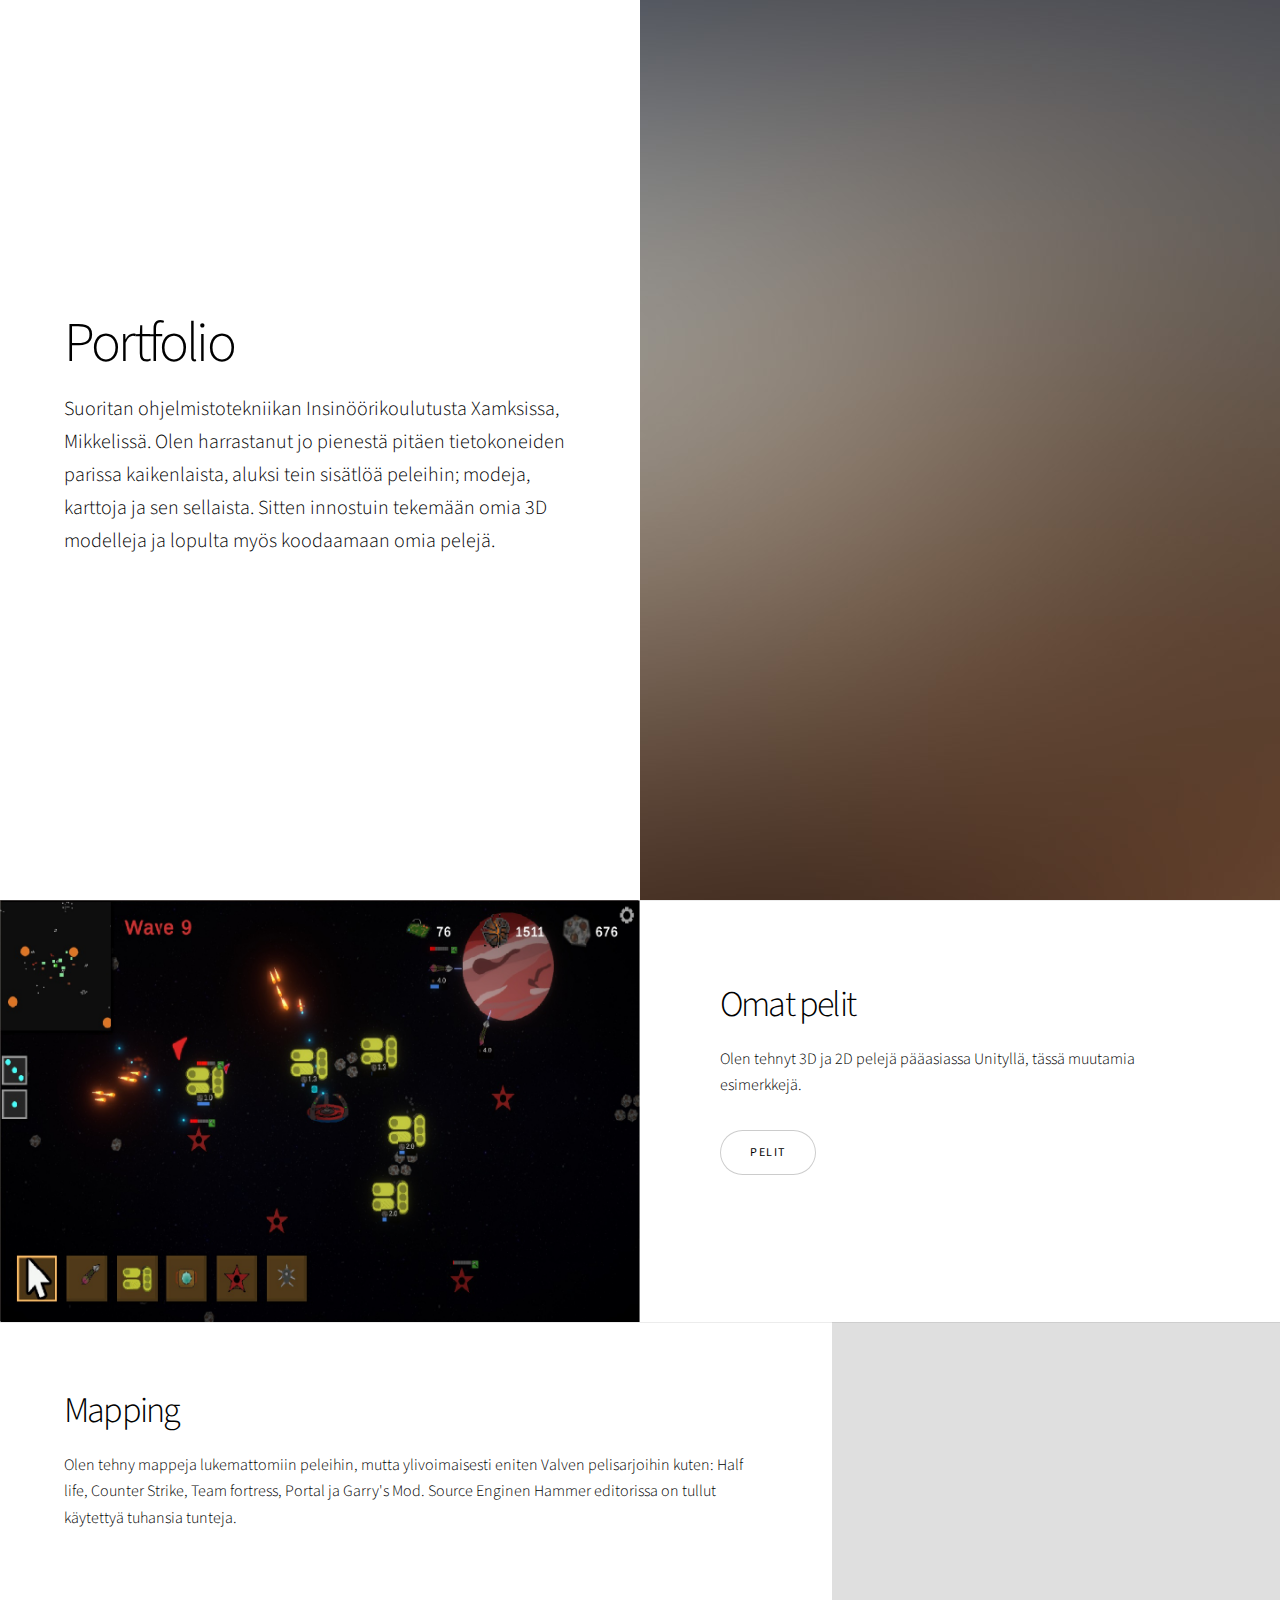
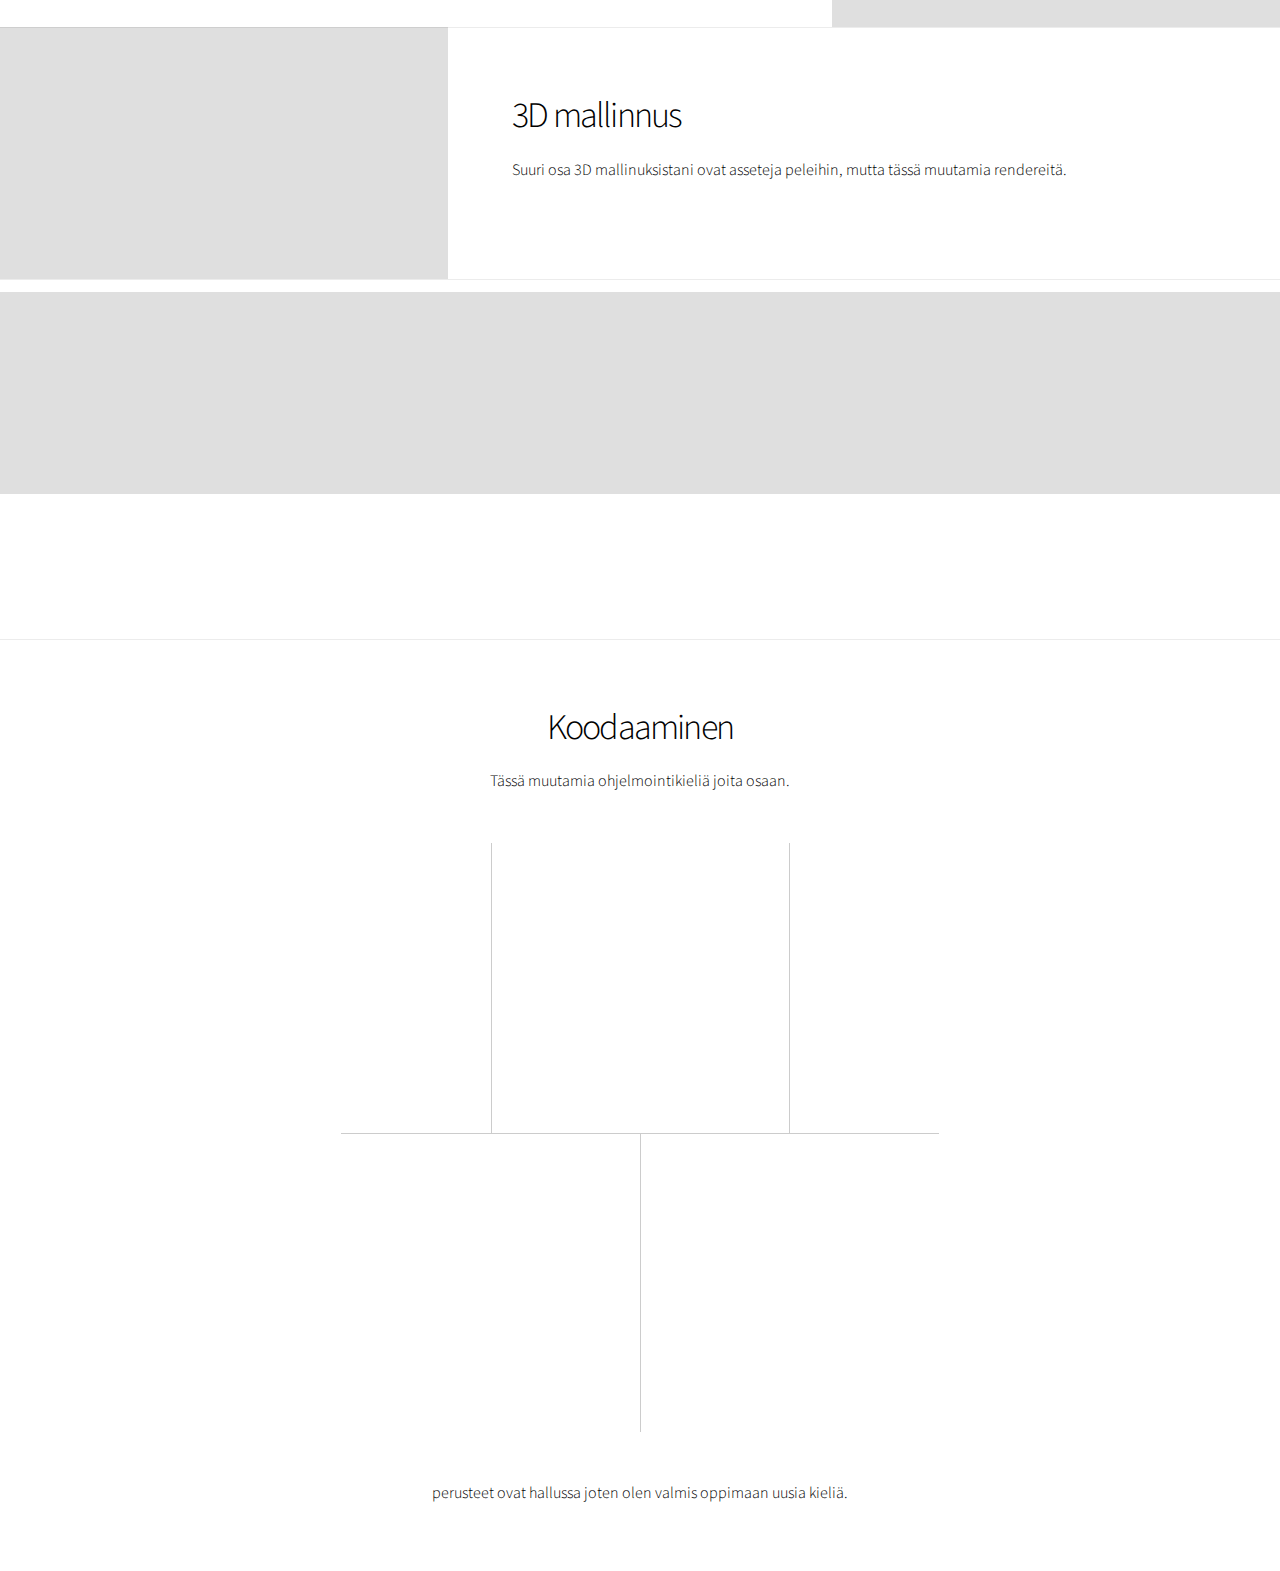
==== index.html @ 754f5ac3 "Add files via upload" ====
<!DOCTYPE HTML>
<html>
	<head>
		<title>Portfolio</title>
		<meta charset="utf-8" />
		<meta name="viewport" content="width=device-width, initial-scale=1, user-scalable=no" />
		<link rel="stylesheet" href="assets/css/main.css" />
		<noscript><link rel="stylesheet" href="assets/css/noscript.css" /></noscript>
	</head>
	<body class="is-preload">

		<!-- Wrapper -->
			<div id="wrapper" class="divided">

				<!-- One -->
					<section class="banner style1 orient-left content-align-left image-position-right fullscreen onload-image-fade-in onload-content-fade-right">
						<div class="content">
							<h1>Portfolio</h1>
							<p class="major">Suoritan ohjelmistotekniikan Insinöörikoulutusta Xamksissa, Mikkelissä. Olen harrastanut jo pienestä pitäen tietokoneiden parissa kaikenlaista, aluksi tein sisätlöä peleihin; modeja, karttoja ja sen sellaista. Sitten innostuin tekemään omia 3D modelleja ja lopulta myös koodaamaan omia pelejä.</p>
							<ul class="actions stacked">
							</ul>
						</div>
						<div class="image">
							<img src="images/banner.jpg" alt="" />
						</div>
					</section>

				<!-- Two -->

					<section style="display: flex; flex-direction: row; flex-wrap: wrap;">
						<img src="images/spotlight01.jpg" alt="" class="teemu-image"/>
						<div class="content mobile-fullwidth">
							<h2>Omat pelit</h2>
							<p>Olen tehnyt 3D ja 2D pelejä pääasiassa Unityllä, tässä muutamia esimerkkejä.</p>
							<ul class="actions stacked">
								<li><a href="/Games.html" class="button">Pelit</a></li>
							</ul>
						</div>
					</section>
					
				<!-- Three -->
					<section class="spotlight style1 orient-left content-align-left image-position-center onscroll-image-fade-in">
						<div class="content">
							<h2>Mapping</h2>
							<p>Olen tehny mappeja lukemattomiin peleihin, mutta ylivoimaisesti eniten Valven pelisarjoihin kuten: Half life, Counter Strike, Team fortress, Portal ja Garry's Mod. Source Enginen Hammer editorissa on tullut käytettyä tuhansia tunteja.</p>
							<ul class="actions stacked">
							
							</ul>
						</div>
						<div class="image">
							<img src="images/Source2.png" alt="" />
						</div>
					</section>

				<!-- Four -->
					<section class="spotlight style1 orient-right content-align-left image-position-center onscroll-image-fade-in">
						<div class="content">
							<h2>3D mallinnus</h2>
							<p>Suuri osa 3D mallinuksistani ovat asseteja peleihin, mutta tässä muutamia rendereitä.</p>
							<ul class="actions stacked">
							</ul>
						</div>
						<div class="image">
							<img src="images/gallery/fulls/barrel.png" alt="" />
						</div>
					</section>

				<!-- Five -->
					<section class="wrapper style1 align-center">
						<div style="padding-top: 1%;">							
						</div>

						<!-- Gallery -->
							<div class="gallery style2 medium lightbox onscroll-fade-in">
								<article>
									<a href="images/gallery/fulls/TaloNight.png" class="image">
										<img src="images/gallery/fulls/TaloNight.png" alt="" />
									</a>
									<div class="caption">
										<h3>Rintamamiestalo</h3>
										<p>Isometrinen rintamamiestalo talvella</p>
										<ul class="actions fixed">
											<li><span class="button small">iso kuva</span></li>
										</ul>
									</div>
								</article>
								<article>
									<a href="images/gallery/fulls/Rendercompass04.png" class="image">
										<img src="images/gallery/fulls/Rendercompass04.png" alt="" />
									</a>
									<div class="caption">
										<h3>Kompassi</h3>
										<p>Kompassi kannon päällä</p>
										<ul class="actions fixed">
											<li><span class="button small">iso kuva</span></li>
										</ul>
									</div>
								</article>
								<article>
									<a href="images/gallery/fulls/Chair.png" class="image">
										<img src="images/gallery/fulls/Chair.png" alt="" />
									</a>
									<div class="caption">
										<h3>Søborg tuoli</h3>
										<p>Tuoli.</p>
										<ul class="actions fixed">
											<li><span class="button small">iso kuva</span></li>
										</ul>
									</div>
								</article>
								<article>
									<a href="images/gallery/fulls/Render.png" class="image">
										<img src="images/gallery/fulls/Render.png" alt="" />
									</a>
									<div class="caption">
										<h3>Vene</h3>
										<p>Vene järvellä</p>
										<ul class="actions fixed">
											<li><span class="button small">iso kuva</span></li>
										</ul>
									</div>
								</article>
								<article>
									<a href="images/gallery/fulls/ModernTest3.png" class="image">
										<img src="images/gallery/fulls/ModernTest3.png" alt="" />
									</a>
									<div class="caption">
										<h3>Moderni talo</h3>
										<p>Isometrinen moderni talo yöllä</p>
										<ul class="actions fixed">
											<li><span class="button small">iso kuva</span></li>
										</ul>
									</div>
								</article>
								<article>
									<a href="images/gallery/fulls/Render02.png" class="image">
										<img src="images/gallery/thumbs/RenderThumb.png" alt="" />
									</a>
									<div class="caption">
										<h3>Subway</h3>
										<p>Subway tunnelin portaat</p>
										<ul class="actions fixed">
											<li><span class="button small">iso kuva</span></li>
										</ul>
									</div>
								</article>
								<article>
									<a href="images/gallery/fulls/Bottle.png" class="image">
										<img src="images/gallery/fulls/Bottle.png" alt="" />
									</a>
									<div class="caption">
										<h3>Pullo</h3>
										<p>Lasipullo täynnä epäilyttävää mönjää</p>
										<ul class="actions fixed">
											<li><span class="button small">iso kuva</span></li>
										</ul>
									</div>
								</article>
								<article>
									<a href="images/gallery/fulls/FireCar.png" class="image">
										<img src="images/gallery/thumbs/FireCarThumb.png" alt="" />
									</a>
									<div class="caption">
										<h3>Auto</h3>
										<p>Sairaan nopee auto</p>
										<ul class="actions fixed">
											<li><span class="button small">iso kuva</span></li>
										</ul>
									</div>
								</article>
								<article>
									<a href="images/gallery/fulls/tunnelsRender.png" class="image">
										<img src="images/gallery/fulls/tunnelsRender.png" alt="" />
									</a>
									<div class="caption">
										<h3>Tunneli</h3>
										<p>Maanalainen juna asema</p>
										<ul class="actions fixed">
											<li><span class="button small">iso kuva</span></li>
										</ul>
									</div>
								</article>
								<article>
									<a href="images/gallery/fulls/Render2.png" class="image">
										<img src="images/gallery/fulls/Render2.png" alt="" />
									</a>
									<div class="caption">
										<h3>Spitfire</h3>
										<p>Spitfire lentokone</p>
										<ul class="actions fixed">
											<li><span class="button small">iso kuva</span></li>
										</ul>
									</div>
								</article>
								<article>
									<a href="images/gallery/fulls/Render3.png" class="image">
										<img src="images/gallery/fulls/Render3.png" alt="" />
									</a>
									<div class="caption">
										<h3>Lentokenttä</h3>
										<p>Lentokenttä täynnä spitfire lentokoneita</p>
										<ul class="actions fixed">
											<li><span class="button small">iso kuva</span></li>
										</ul>
									</div>
								</article>
								<article>
									<a href="images/gallery/fulls/RoomXmass.png" class="image">
										<img src="images/gallery/thumbs/RoomXmassThumb.png" alt="" />
									</a>
									<div class="caption">
										<h3>Joulu</h3>
										<p>Joulukuusi pienessä yksiössä</p>
										<ul class="actions fixed">
											<li><span class="button small">iso kuva</span></li>
										</ul>
									</div>
								</article>

								<section style="display: flex; flex-direction: row; margin-top: 32px;">
									<iframe width="560" height="315" src="https://www.youtube.com/embed/3MI1x42mP4A" title="YouTube video player" frameborder="0" allow="accelerometer; autoplay; clipboard-write; encrypted-media; gyroscope; picture-in-picture" allowfullscreen></iframe>
								</section>							
								
							</div>

					</section>

				<!-- Six -->
					<section class="wrapper style1 align-center">
						<div class="inner">
							<h2>Koodaaminen

							</h2>
							<p>Tässä muutamia ohjelmointikieliä joita osaan.</p>
							<div class="items style1 medium onscroll-fade-in">
								<section>
									<img class="logo" src="images/gallery/cSharp.svg" alt="">
									<h3>C#</h3>
									<p>C# on vahvin kielistäni, olen käyttänyt sitä niin harrasteprojekteissa kuin koulussakin.</p>
								</section>
								<section>
									<img class="logo" src="images/gallery/C++.svg" alt="">
									<h3>C++</h3>
									<p>Paljon samaa c#:n kanssa, mutta olen käyttäny myös pelkkää c++</p>
								</section>
								<section>
									<img class="logo" src="images/gallery/python.svg" alt="">
									<h3>Python</h3>
									<p>Pythonin Syntaksi luonnistuu ja olen tehnyt muutamia text-based pelejä ja ohjelmia</p>
								</section>
								<section>
									<img class="logo" src="images/gallery/HTML.svg" alt="">
									<h3>HTML</h3>
									<p>Osaan HTML:n perusasiat, jotta ymmärän nettisivujen toiminnasta. Muutamia sivuja olen tehny itsekkin.</p>
								</section>
								<section>
									<img class="logo" src="images/gallery/JS.svg" alt="">
									<h3>JavaScript</h3>
									<p>JavaScriptiä olen kätyttänyt hieman omiin nettisivuihin, sekä olen koodannut oman Discord botin.</p>
								</section>

							</div>
							<p>perusteet ovat hallussa joten olen valmis oppimaan uusia kieliä.</p>
						</div>
					</section>

			</div>

		<!-- Scripts -->
			<script src="assets/js/jquery.min.js"></script>
			<script src="assets/js/jquery.scrollex.min.js"></script>
			<script src="assets/js/jquery.scrolly.min.js"></script>
			<script src="assets/js/browser.min.js"></script>
			<script src="assets/js/breakpoints.min.js"></script>
			<script src="assets/js/util.js"></script>
			<script src="assets/js/main.js"></script>

	</body>
</html>
---- assets/css/main.css ----
@import url(fontawesome-all.min.css);
@import url("https://fonts.googleapis.com/css?family=Source+Sans+Pro:300,300i,400,400i");

/*
	Story by HTML5 UP
	html5up.net | @ajlkn
	Free for personal and commercial use under the CCA 3.0 license (html5up.net/license)
*/

html, body, div, span, applet, object,
iframe, h1, h2, h3, h4, h5, h6, p, blockquote,
pre, a, abbr, acronym, address, big, cite,
code, del, dfn, em, img, ins, kbd, q, s, samp,
small, strike, strong, sub, sup, tt, var, b,
u, i, center, dl, dt, dd, ol, ul, li, fieldset,
form, label, legend, table, caption, tbody,
tfoot, thead, tr, th, td, article, aside,
canvas, details, embed, figure, figcaption,
footer, header, hgroup, menu, nav, output, ruby,
section, summary, time, mark, audio, video {
	margin: 0;
	padding: 0;
	border: 0;
	font-size: 100%;
	font: inherit;
	vertical-align: baseline;}

article, aside, details, figcaption, figure,
footer, header, hgroup, menu, nav, section {
	display: block;}

body {
	line-height: 1;
}

ol, ul {
	list-style: none;
}

blockquote, q {
	quotes: none;
}

	blockquote:before, blockquote:after, q:before, q:after {
		content: '';
		content: none;
	}

table {
	border-collapse: collapse;
	border-spacing: 0;
}

body {
	-webkit-text-size-adjust: none;
}

mark {
	background-color: transparent;
	color: inherit;
}

input::-moz-focus-inner {
	border: 0;
	padding: 0;
}

input, select, textarea {
	-moz-appearance: none;
	-webkit-appearance: none;
	-ms-appearance: none;
	appearance: none;
}

/* Basic */

	@-ms-viewport {
		width: device-width;
	}

	body {
		-ms-overflow-style: scrollbar;
	}

	@media screen and (max-width: 480px) {

		html, body {
			min-width: 320px;
		}

	}

	html {
		box-sizing: border-box;
	}

	*, *:before, *:after {
		box-sizing: inherit;
	}

	body {
		background: #ffffff;
	}

		body.is-preload *, body.is-preload *:before, body.is-preload *:after {
			-moz-animation: none !important;
			-webkit-animation: none !important;
			-ms-animation: none !important;
			animation: none !important;
			-moz-transition: none !important;
			-webkit-transition: none !important;
			-ms-transition: none !important;
			transition: none !important;
		}

/* Type */

	html {
		font-size: 18pt;
	}

		@media screen and (max-width: 1680px) {

			html {
				font-size: 14pt;
			}

		}

		@media screen and (max-width: 1280px) {

			html {
				font-size: 12pt;
			}

		}

		@media screen and (max-width: 736px) {

			html {
				font-size: 11pt;
			}

		}

		@media screen and (max-width: 360px) {

			html {
				font-size: 10pt;
			}

		}

	body {
		background-color: #ffffff;
		color: #000000;
	}

	body, input, select, textarea {
		font-family: "Source Sans Pro", Helvetica, sans-serif;
		font-size: 1rem;
		font-weight: 300;
		line-height: 1.65;
	}

	a {
		-moz-transition: color 0.2s ease-in-out;
		-webkit-transition: color 0.2s ease-in-out;
		-ms-transition: color 0.2s ease-in-out;
		transition: color 0.2s ease-in-out;
		text-decoration: underline;
	}

		a:hover {
			text-decoration: none;
		}

	strong, b {
		font-weight: 400;
	}

	em, i {
		font-style: italic;
	}

	p {
		margin: 0 0 2rem 0;
	}

		p.major {
			font-size: 1.25rem;
		}

	h1, h2, h3, h4, h5, h6 {
		font-weight: 300;
		line-height: 1.375;
		letter-spacing: -0.05em;
		margin: 0 0 1rem 0;
	}

		h1 a, h2 a, h3 a, h4 a, h5 a, h6 a {
			color: inherit;
			text-decoration: none;
		}

	h1 {
		font-size: 3.5rem;
		line-height: 1.2;
	}

	h2 {
		font-size: 2.25rem;
	}

	h3 {
		font-size: 1.5rem;
	}

	h4 {
		font-size: 1.1rem;
	}

	h5 {
		font-size: 0.9rem;
	}

	h6 {
		font-size: 0.7rem;
	}

	sub {
		font-size: 0.8rem;
		position: relative;
		top: 0.5rem;
	}

	sup {
		font-size: 0.8rem;
		position: relative;
		top: -0.5rem;
	}

	blockquote {
		border-left: solid 4px;
		font-style: italic;
		margin: 0 0 2rem 0;
		padding: 0.5rem 0 0.5rem 2rem;
	}

	code {
		border-radius: 4px;
		font-family: "Courier New", monospace;
		font-size: 0.9em;
		margin: 0 0.25rem;
		padding: 0.25rem 0.325rem;
	}

	pre {
		-webkit-overflow-scrolling: touch;
		font-family: "Courier New", monospace;
		font-size: 0.9em;
		margin: 0 0 2rem 0;
	}

		pre code {
			display: block;
			line-height: 1.5;
			padding: 0.75rem 1rem;
			overflow-x: auto;
		}

	hr {
		border: 0;
		border-bottom: solid 1px;
		margin: 2.5rem 0;
	}

		hr.major {
			margin: 3.5rem 0;
		}

	.align-left {
		text-align: left;
	}

	.align-center {
		text-align: center;
	}

	.align-right {
		text-align: right;
	}

	@media screen and (max-width: 736px) {

		p.major {
			font-size: 1.1rem;
		}

		h1 {
			font-size: 2.5rem;
		}

		h2 {
			font-size: 2rem;
		}

		h3 {
			font-size: 1.25rem;
		}

		h4 {
			font-size: 1rem;
		}

	}

	input, select, textarea {
		color: #000000;
	}

	a {
		color: #000000;
	}

		a:hover {
			color: #47D3E5;
		}

	strong, b {
		color: #000000;
	}

	h1, h2, h3, h4, h5, h6 {
		color: #000000;
	}

	blockquote {
		border-left-color: rgba(0, 0, 0, 0.2);
	}

	code {
		background: rgba(0, 0, 0, 0.05);
		border-color: rgba(0, 0, 0, 0.2);
	}

	hr {
		border-bottom-color: rgba(0, 0, 0, 0.2);
	}

/* Row */

	.row {
		display: flex;
		flex-wrap: wrap;
		box-sizing: border-box;
		align-items: stretch;
	}

		.row > * {
			box-sizing: border-box;
		}

		.row.gtr-uniform > * > :last-child {
			margin-bottom: 0;
		}

		.row.aln-left {
			justify-content: flex-start;
		}

		.row.aln-center {
			justify-content: center;
		}

		.row.aln-right {
			justify-content: flex-end;
		}

		.row.aln-top {
			align-items: flex-start;
		}

		.row.aln-middle {
			align-items: center;
		}

		.row.aln-bottom {
			align-items: flex-end;
		}

		.row > .imp {
			order: -1;
		}

		.row > .col-1 {
			width: 8.33333%;
		}

		.row > .off-1 {
			margin-left: 8.33333%;
		}

		.row > .col-2 {
			width: 16.66667%;
		}

		.row > .off-2 {
			margin-left: 16.66667%;
		}

		.row > .col-3 {
			width: 25%;
		}

		.row > .off-3 {
			margin-left: 25%;
		}

		.row > .col-4 {
			width: 33.33333%;
		}

		.row > .off-4 {
			margin-left: 33.33333%;
		}

		.row > .col-5 {
			width: 41.66667%;
		}

		.row > .off-5 {
			margin-left: 41.66667%;
		}

		.row > .col-6 {
			width: 50%;
		}

		.row > .off-6 {
			margin-left: 50%;
		}

		.row > .col-7 {
			width: 58.33333%;
		}

		.row > .off-7 {
			margin-left: 58.33333%;
		}

		.row > .col-8 {
			width: 66.66667%;
		}

		.row > .off-8 {
			margin-left: 66.66667%;
		}

		.row > .col-9 {
			width: 75%;
		}

		.row > .off-9 {
			margin-left: 75%;
		}

		.row > .col-10 {
			width: 83.33333%;
		}

		.row > .off-10 {
			margin-left: 83.33333%;
		}

		.row > .col-11 {
			width: 91.66667%;
		}

		.row > .off-11 {
			margin-left: 91.66667%;
		}

		.row > .col-12 {
			width: 100%;
		}

		.row > .off-12 {
			margin-left: 100%;
		}

		.row.gtr-0 {
			margin-top: 0;
			margin-left: 0rem;
		}

			.row.gtr-0 > * {
				padding: 0 0 0 0rem;
			}

			.row.gtr-0.gtr-uniform {
				margin-top: 0rem;
			}

				.row.gtr-0.gtr-uniform > * {
					padding-top: 0rem;
				}

		.row.gtr-25 {
			margin-top: 0;
			margin-left: -0.5rem;
		}

			.row.gtr-25 > * {
				padding: 0 0 0 0.5rem;
			}

			.row.gtr-25.gtr-uniform {
				margin-top: -0.5rem;
			}

				.row.gtr-25.gtr-uniform > * {
					padding-top: 0.5rem;
				}

		.row.gtr-50 {
			margin-top: 0;
			margin-left: -1rem;
		}

			.row.gtr-50 > * {
				padding: 0 0 0 1rem;
			}

			.row.gtr-50.gtr-uniform {
				margin-top: -1rem;
			}

				.row.gtr-50.gtr-uniform > * {
					padding-top: 1rem;
				}

		.row {
			margin-top: 0;
			margin-left: -2rem;
		}

			.row > * {
				padding: 0 0 0 2rem;
			}

			.row.gtr-uniform {
				margin-top: -2rem;
			}

				.row.gtr-uniform > * {
					padding-top: 2rem;
				}

		.row.gtr-150 {
			margin-top: 0;
			margin-left: -3rem;
		}

			.row.gtr-150 > * {
				padding: 0 0 0 3rem;
			}

			.row.gtr-150.gtr-uniform {
				margin-top: -3rem;
			}

				.row.gtr-150.gtr-uniform > * {
					padding-top: 3rem;
				}

		.row.gtr-200 {
			margin-top: 0;
			margin-left: -4rem;
		}

			.row.gtr-200 > * {
				padding: 0 0 0 4rem;
			}

			.row.gtr-200.gtr-uniform {
				margin-top: -4rem;
			}

				.row.gtr-200.gtr-uniform > * {
					padding-top: 4rem;
				}

		@media screen and (max-width: 1680px) {

			.row {
				display: flex;
				flex-wrap: wrap;
				box-sizing: border-box;
				align-items: stretch;
			}

				.row > * {
					box-sizing: border-box;
				}

				.row.gtr-uniform > * > :last-child {
					margin-bottom: 0;
				}

				.row.aln-left {
					justify-content: flex-start;
				}

				.row.aln-center {
					justify-content: center;
				}

				.row.aln-right {
					justify-content: flex-end;
				}

				.row.aln-top {
					align-items: flex-start;
				}

				.row.aln-middle {
					align-items: center;
				}

				.row.aln-bottom {
					align-items: flex-end;
				}

				.row > .imp-xlarge {
					order: -1;
				}

				.row > .col-1-xlarge {
					width: 8.33333%;
				}

				.row > .off-1-xlarge {
					margin-left: 8.33333%;
				}

				.row > .col-2-xlarge {
					width: 16.66667%;
				}

				.row > .off-2-xlarge {
					margin-left: 16.66667%;
				}

				.row > .col-3-xlarge {
					width: 25%;
				}

				.row > .off-3-xlarge {
					margin-left: 25%;
				}

				.row > .col-4-xlarge {
					width: 33.33333%;
				}

				.row > .off-4-xlarge {
					margin-left: 33.33333%;
				}

				.row > .col-5-xlarge {
					width: 41.66667%;
				}

				.row > .off-5-xlarge {
					margin-left: 41.66667%;
				}

				.row > .col-6-xlarge {
					width: 50%;
				}

				.row > .off-6-xlarge {
					margin-left: 50%;
				}

				.row > .col-7-xlarge {
					width: 58.33333%;
				}

				.row > .off-7-xlarge {
					margin-left: 58.33333%;
				}

				.row > .col-8-xlarge {
					width: 66.66667%;
				}

				.row > .off-8-xlarge {
					margin-left: 66.66667%;
				}

				.row > .col-9-xlarge {
					width: 75%;
				}

				.row > .off-9-xlarge {
					margin-left: 75%;
				}

				.row > .col-10-xlarge {
					width: 83.33333%;
				}

				.row > .off-10-xlarge {
					margin-left: 83.33333%;
				}

				.row > .col-11-xlarge {
					width: 91.66667%;
				}

				.row > .off-11-xlarge {
					margin-left: 91.66667%;
				}

				.row > .col-12-xlarge {
					width: 100%;
				}

				.row > .off-12-xlarge {
					margin-left: 100%;
				}

				.row.gtr-0 {
					margin-top: 0;
					margin-left: 0rem;
				}

					.row.gtr-0 > * {
						padding: 0 0 0 0rem;
					}

					.row.gtr-0.gtr-uniform {
						margin-top: 0rem;
					}

						.row.gtr-0.gtr-uniform > * {
							padding-top: 0rem;
						}

				.row.gtr-25 {
					margin-top: 0;
					margin-left: -0.5rem;
				}

					.row.gtr-25 > * {
						padding: 0 0 0 0.5rem;
					}

					.row.gtr-25.gtr-uniform {
						margin-top: -0.5rem;
					}

						.row.gtr-25.gtr-uniform > * {
							padding-top: 0.5rem;
						}

				.row.gtr-50 {
					margin-top: 0;
					margin-left: -1rem;
				}

					.row.gtr-50 > * {
						padding: 0 0 0 1rem;
					}

					.row.gtr-50.gtr-uniform {
						margin-top: -1rem;
					}

						.row.gtr-50.gtr-uniform > * {
							padding-top: 1rem;
						}

				.row {
					margin-top: 0;
					margin-left: -2rem;
				}

					.row > * {
						padding: 0 0 0 2rem;
					}

					.row.gtr-uniform {
						margin-top: -2rem;
					}

						.row.gtr-uniform > * {
							padding-top: 2rem;
						}

				.row.gtr-150 {
					margin-top: 0;
					margin-left: -3rem;
				}

					.row.gtr-150 > * {
						padding: 0 0 0 3rem;
					}

					.row.gtr-150.gtr-uniform {
						margin-top: -3rem;
					}

						.row.gtr-150.gtr-uniform > * {
							padding-top: 3rem;
						}

				.row.gtr-200 {
					margin-top: 0;
					margin-left: -4rem;
				}

					.row.gtr-200 > * {
						padding: 0 0 0 4rem;
					}

					.row.gtr-200.gtr-uniform {
						margin-top: -4rem;
					}

						.row.gtr-200.gtr-uniform > * {
							padding-top: 4rem;
						}

		}

		@media screen and (max-width: 1280px) {

			.row {
				display: flex;
				flex-wrap: wrap;
				box-sizing: border-box;
				align-items: stretch;
			}

				.row > * {
					box-sizing: border-box;
				}

				.row.gtr-uniform > * > :last-child {
					margin-bottom: 0;
				}

				.row.aln-left {
					justify-content: flex-start;
				}

				.row.aln-center {
					justify-content: center;
				}

				.row.aln-right {
					justify-content: flex-end;
				}

				.row.aln-top {
					align-items: flex-start;
				}

				.row.aln-middle {
					align-items: center;
				}

				.row.aln-bottom {
					align-items: flex-end;
				}

				.row > .imp-large {
					order: -1;
				}

				.row > .col-1-large {
					width: 8.33333%;
				}

				.row > .off-1-large {
					margin-left: 8.33333%;
				}

				.row > .col-2-large {
					width: 16.66667%;
				}

				.row > .off-2-large {
					margin-left: 16.66667%;
				}

				.row > .col-3-large {
					width: 25%;
				}

				.row > .off-3-large {
					margin-left: 25%;
				}

				.row > .col-4-large {
					width: 33.33333%;
				}

				.row > .off-4-large {
					margin-left: 33.33333%;
				}

				.row > .col-5-large {
					width: 41.66667%;
				}

				.row > .off-5-large {
					margin-left: 41.66667%;
				}

				.row > .col-6-large {
					width: 50%;
				}

				.row > .off-6-large {
					margin-left: 50%;
				}

				.row > .col-7-large {
					width: 58.33333%;
				}

				.row > .off-7-large {
					margin-left: 58.33333%;
				}

				.row > .col-8-large {
					width: 66.66667%;
				}

				.row > .off-8-large {
					margin-left: 66.66667%;
				}

				.row > .col-9-large {
					width: 75%;
				}

				.row > .off-9-large {
					margin-left: 75%;
				}

				.row > .col-10-large {
					width: 83.33333%;
				}

				.row > .off-10-large {
					margin-left: 83.33333%;
				}

				.row > .col-11-large {
					width: 91.66667%;
				}

				.row > .off-11-large {
					margin-left: 91.66667%;
				}

				.row > .col-12-large {
					width: 100%;
				}

				.row > .off-12-large {
					margin-left: 100%;
				}

				.row.gtr-0 {
					margin-top: 0;
					margin-left: 0rem;
				}

					.row.gtr-0 > * {
						padding: 0 0 0 0rem;
					}

					.row.gtr-0.gtr-uniform {
						margin-top: 0rem;
					}

						.row.gtr-0.gtr-uniform > * {
							padding-top: 0rem;
						}

				.row.gtr-25 {
					margin-top: 0;
					margin-left: -0.5rem;
				}

					.row.gtr-25 > * {
						padding: 0 0 0 0.5rem;
					}

					.row.gtr-25.gtr-uniform {
						margin-top: -0.5rem;
					}

						.row.gtr-25.gtr-uniform > * {
							padding-top: 0.5rem;
						}

				.row.gtr-50 {
					margin-top: 0;
					margin-left: -1rem;
				}

					.row.gtr-50 > * {
						padding: 0 0 0 1rem;
					}

					.row.gtr-50.gtr-uniform {
						margin-top: -1rem;
					}

						.row.gtr-50.gtr-uniform > * {
							padding-top: 1rem;
						}

				.row {
					margin-top: 0;
					margin-left: -2rem;
				}

					.row > * {
						padding: 0 0 0 2rem;
					}

					.row.gtr-uniform {
						margin-top: -2rem;
					}

						.row.gtr-uniform > * {
							padding-top: 2rem;
						}

				.row.gtr-150 {
					margin-top: 0;
					margin-left: -3rem;
				}

					.row.gtr-150 > * {
						padding: 0 0 0 3rem;
					}

					.row.gtr-150.gtr-uniform {
						margin-top: -3rem;
					}

						.row.gtr-150.gtr-uniform > * {
							padding-top: 3rem;
						}

				.row.gtr-200 {
					margin-top: 0;
					margin-left: -4rem;
				}

					.row.gtr-200 > * {
						padding: 0 0 0 4rem;
					}

					.row.gtr-200.gtr-uniform {
						margin-top: -4rem;
					}

						.row.gtr-200.gtr-uniform > * {
							padding-top: 4rem;
						}

		}

		@media screen and (max-width: 980px) {

			.row {
				display: flex;
				flex-wrap: wrap;
				box-sizing: border-box;
				align-items: stretch;
			}

				.row > * {
					box-sizing: border-box;
				}

				.row.gtr-uniform > * > :last-child {
					margin-bottom: 0;
				}

				.row.aln-left {
					justify-content: flex-start;
				}

				.row.aln-center {
					justify-content: center;
				}

				.row.aln-right {
					justify-content: flex-end;
				}

				.row.aln-top {
					align-items: flex-start;
				}

				.row.aln-middle {
					align-items: center;
				}

				.row.aln-bottom {
					align-items: flex-end;
				}

				.row > .imp-medium {
					order: -1;
				}

				.row > .col-1-medium {
					width: 8.33333%;
				}

				.row > .off-1-medium {
					margin-left: 8.33333%;
				}

				.row > .col-2-medium {
					width: 16.66667%;
				}

				.row > .off-2-medium {
					margin-left: 16.66667%;
				}

				.row > .col-3-medium {
					width: 25%;
				}

				.row > .off-3-medium {
					margin-left: 25%;
				}

				.row > .col-4-medium {
					width: 33.33333%;
				}

				.row > .off-4-medium {
					margin-left: 33.33333%;
				}

				.row > .col-5-medium {
					width: 41.66667%;
				}

				.row > .off-5-medium {
					margin-left: 41.66667%;
				}

				.row > .col-6-medium {
					width: 50%;
				}

				.row > .off-6-medium {
					margin-left: 50%;
				}

				.row > .col-7-medium {
					width: 58.33333%;
				}

				.row > .off-7-medium {
					margin-left: 58.33333%;
				}

				.row > .col-8-medium {
					width: 66.66667%;
				}

				.row > .off-8-medium {
					margin-left: 66.66667%;
				}

				.row > .col-9-medium {
					width: 75%;
				}

				.row > .off-9-medium {
					margin-left: 75%;
				}

				.row > .col-10-medium {
					width: 83.33333%;
				}

				.row > .off-10-medium {
					margin-left: 83.33333%;
				}

				.row > .col-11-medium {
					width: 91.66667%;
				}

				.row > .off-11-medium {
					margin-left: 91.66667%;
				}

				.row > .col-12-medium {
					width: 100%;
				}

				.row > .off-12-medium {
					margin-left: 100%;
				}

				.row.gtr-0 {
					margin-top: 0;
					margin-left: 0rem;
				}

					.row.gtr-0 > * {
						padding: 0 0 0 0rem;
					}

					.row.gtr-0.gtr-uniform {
						margin-top: 0rem;
					}

						.row.gtr-0.gtr-uniform > * {
							padding-top: 0rem;
						}

				.row.gtr-25 {
					margin-top: 0;
					margin-left: -0.5rem;
				}

					.row.gtr-25 > * {
						padding: 0 0 0 0.5rem;
					}

					.row.gtr-25.gtr-uniform {
						margin-top: -0.5rem;
					}

						.row.gtr-25.gtr-uniform > * {
							padding-top: 0.5rem;
						}

				.row.gtr-50 {
					margin-top: 0;
					margin-left: -1rem;
				}

					.row.gtr-50 > * {
						padding: 0 0 0 1rem;
					}

					.row.gtr-50.gtr-uniform {
						margin-top: -1rem;
					}

						.row.gtr-50.gtr-uniform > * {
							padding-top: 1rem;
						}

				.row {
					margin-top: 0;
					margin-left: -2rem;
				}

					.row > * {
						padding: 0 0 0 2rem;
					}

					.row.gtr-uniform {
						margin-top: -2rem;
					}

						.row.gtr-uniform > * {
							padding-top: 2rem;
						}

				.row.gtr-150 {
					margin-top: 0;
					margin-left: -3rem;
				}

					.row.gtr-150 > * {
						padding: 0 0 0 3rem;
					}

					.row.gtr-150.gtr-uniform {
						margin-top: -3rem;
					}

						.row.gtr-150.gtr-uniform > * {
							padding-top: 3rem;
						}

				.row.gtr-200 {
					margin-top: 0;
					margin-left: -4rem;
				}

					.row.gtr-200 > * {
						padding: 0 0 0 4rem;
					}

					.row.gtr-200.gtr-uniform {
						margin-top: -4rem;
					}

						.row.gtr-200.gtr-uniform > * {
							padding-top: 4rem;
						}

		}

		@media screen and (max-width: 736px) {

			.row {
				display: flex;
				flex-wrap: wrap;
				box-sizing: border-box;
				align-items: stretch;
			}

				.row > * {
					box-sizing: border-box;
				}

				.row.gtr-uniform > * > :last-child {
					margin-bottom: 0;
				}

				.row.aln-left {
					justify-content: flex-start;
				}

				.row.aln-center {
					justify-content: center;
				}

				.row.aln-right {
					justify-content: flex-end;
				}

				.row.aln-top {
					align-items: flex-start;
				}

				.row.aln-middle {
					align-items: center;
				}

				.row.aln-bottom {
					align-items: flex-end;
				}

				.row > .imp-small {
					order: -1;
				}

				.row > .col-1-small {
					width: 8.33333%;
				}

				.row > .off-1-small {
					margin-left: 8.33333%;
				}

				.row > .col-2-small {
					width: 16.66667%;
				}

				.row > .off-2-small {
					margin-left: 16.66667%;
				}

				.row > .col-3-small {
					width: 25%;
				}

				.row > .off-3-small {
					margin-left: 25%;
				}

				.row > .col-4-small {
					width: 33.33333%;
				}

				.row > .off-4-small {
					margin-left: 33.33333%;
				}

				.row > .col-5-small {
					width: 41.66667%;
				}

				.row > .off-5-small {
					margin-left: 41.66667%;
				}

				.row > .col-6-small {
					width: 50%;
				}

				.row > .off-6-small {
					margin-left: 50%;
				}

				.row > .col-7-small {
					width: 58.33333%;
				}

				.row > .off-7-small {
					margin-left: 58.33333%;
				}

				.row > .col-8-small {
					width: 66.66667%;
				}

				.row > .off-8-small {
					margin-left: 66.66667%;
				}

				.row > .col-9-small {
					width: 75%;
				}

				.row > .off-9-small {
					margin-left: 75%;
				}

				.row > .col-10-small {
					width: 83.33333%;
				}

				.row > .off-10-small {
					margin-left: 83.33333%;
				}

				.row > .col-11-small {
					width: 91.66667%;
				}

				.row > .off-11-small {
					margin-left: 91.66667%;
				}

				.row > .col-12-small {
					width: 100%;
				}

				.row > .off-12-small {
					margin-left: 100%;
				}

				.row.gtr-0 {
					margin-top: 0;
					margin-left: 0rem;
				}

					.row.gtr-0 > * {
						padding: 0 0 0 0rem;
					}

					.row.gtr-0.gtr-uniform {
						margin-top: 0rem;
					}

						.row.gtr-0.gtr-uniform > * {
							padding-top: 0rem;
						}

				.row.gtr-25 {
					margin-top: 0;
					margin-left: -0.5rem;
				}

					.row.gtr-25 > * {
						padding: 0 0 0 0.5rem;
					}

					.row.gtr-25.gtr-uniform {
						margin-top: -0.5rem;
					}

						.row.gtr-25.gtr-uniform > * {
							padding-top: 0.5rem;
						}

				.row.gtr-50 {
					margin-top: 0;
					margin-left: -1rem;
				}

					.row.gtr-50 > * {
						padding: 0 0 0 1rem;
					}

					.row.gtr-50.gtr-uniform {
						margin-top: -1rem;
					}

						.row.gtr-50.gtr-uniform > * {
							padding-top: 1rem;
						}

				.row {
					margin-top: 0;
					margin-left: -2rem;
				}

					.row > * {
						padding: 0 0 0 2rem;
					}

					.row.gtr-uniform {
						margin-top: -2rem;
					}

						.row.gtr-uniform > * {
							padding-top: 2rem;
						}

				.row.gtr-150 {
					margin-top: 0;
					margin-left: -3rem;
				}

					.row.gtr-150 > * {
						padding: 0 0 0 3rem;
					}

					.row.gtr-150.gtr-uniform {
						margin-top: -3rem;
					}

						.row.gtr-150.gtr-uniform > * {
							padding-top: 3rem;
						}

				.row.gtr-200 {
					margin-top: 0;
					margin-left: -4rem;
				}

					.row.gtr-200 > * {
						padding: 0 0 0 4rem;
					}

					.row.gtr-200.gtr-uniform {
						margin-top: -4rem;
					}

						.row.gtr-200.gtr-uniform > * {
							padding-top: 4rem;
						}

		}

		@media screen and (max-width: 480px) {

			.row {
				display: flex;
				flex-wrap: wrap;
				box-sizing: border-box;
				align-items: stretch;
			}

				.row > * {
					box-sizing: border-box;
				}

				.row.gtr-uniform > * > :last-child {
					margin-bottom: 0;
				}

				.row.aln-left {
					justify-content: flex-start;
				}

				.row.aln-center {
					justify-content: center;
				}

				.row.aln-right {
					justify-content: flex-end;
				}

				.row.aln-top {
					align-items: flex-start;
				}

				.row.aln-middle {
					align-items: center;
				}

				.row.aln-bottom {
					align-items: flex-end;
				}

				.row > .imp-xsmall {
					order: -1;
				}

				.row > .col-1-xsmall {
					width: 8.33333%;
				}

				.row > .off-1-xsmall {
					margin-left: 8.33333%;
				}

				.row > .col-2-xsmall {
					width: 16.66667%;
				}

				.row > .off-2-xsmall {
					margin-left: 16.66667%;
				}

				.row > .col-3-xsmall {
					width: 25%;
				}

				.row > .off-3-xsmall {
					margin-left: 25%;
				}

				.row > .col-4-xsmall {
					width: 33.33333%;
				}

				.row > .off-4-xsmall {
					margin-left: 33.33333%;
				}

				.row > .col-5-xsmall {
					width: 41.66667%;
				}

				.row > .off-5-xsmall {
					margin-left: 41.66667%;
				}

				.row > .col-6-xsmall {
					width: 50%;
				}

				.row > .off-6-xsmall {
					margin-left: 50%;
				}

				.row > .col-7-xsmall {
					width: 58.33333%;
				}

				.row > .off-7-xsmall {
					margin-left: 58.33333%;
				}

				.row > .col-8-xsmall {
					width: 66.66667%;
				}

				.row > .off-8-xsmall {
					margin-left: 66.66667%;
				}

				.row > .col-9-xsmall {
					width: 75%;
				}

				.row > .off-9-xsmall {
					margin-left: 75%;
				}

				.row > .col-10-xsmall {
					width: 83.33333%;
				}

				.row > .off-10-xsmall {
					margin-left: 83.33333%;
				}

				.row > .col-11-xsmall {
					width: 91.66667%;
				}

				.row > .off-11-xsmall {
					margin-left: 91.66667%;
				}

				.row > .col-12-xsmall {
					width: 100%;
				}

				.row > .off-12-xsmall {
					margin-left: 100%;
				}

				.row.gtr-0 {
					margin-top: 0;
					margin-left: 0rem;
				}

					.row.gtr-0 > * {
						padding: 0 0 0 0rem;
					}

					.row.gtr-0.gtr-uniform {
						margin-top: 0rem;
					}

						.row.gtr-0.gtr-uniform > * {
							padding-top: 0rem;
						}

				.row.gtr-25 {
					margin-top: 0;
					margin-left: -0.5rem;
				}

					.row.gtr-25 > * {
						padding: 0 0 0 0.5rem;
					}

					.row.gtr-25.gtr-uniform {
						margin-top: -0.5rem;
					}

						.row.gtr-25.gtr-uniform > * {
							padding-top: 0.5rem;
						}

				.row.gtr-50 {
					margin-top: 0;
					margin-left: -1rem;
				}

					.row.gtr-50 > * {
						padding: 0 0 0 1rem;
					}

					.row.gtr-50.gtr-uniform {
						margin-top: -1rem;
					}

						.row.gtr-50.gtr-uniform > * {
							padding-top: 1rem;
						}

				.row {
					margin-top: 0;
					margin-left: -2rem;
				}

					.row > * {
						padding: 0 0 0 2rem;
					}

					.row.gtr-uniform {
						margin-top: -2rem;
					}

						.row.gtr-uniform > * {
							padding-top: 2rem;
						}

				.row.gtr-150 {
					margin-top: 0;
					margin-left: -3rem;
				}

					.row.gtr-150 > * {
						padding: 0 0 0 3rem;
					}

					.row.gtr-150.gtr-uniform {
						margin-top: -3rem;
					}

						.row.gtr-150.gtr-uniform > * {
							padding-top: 3rem;
						}

				.row.gtr-200 {
					margin-top: 0;
					margin-left: -4rem;
				}

					.row.gtr-200 > * {
						padding: 0 0 0 4rem;
					}

					.row.gtr-200.gtr-uniform {
						margin-top: -4rem;
					}

						.row.gtr-200.gtr-uniform > * {
							padding-top: 4rem;
						}

		}

		@media screen and (max-width: 360px) {

			.row {
				display: flex;
				flex-wrap: wrap;
				box-sizing: border-box;
				align-items: stretch;
			}

				.row > * {
					box-sizing: border-box;
				}

				.row.gtr-uniform > * > :last-child {
					margin-bottom: 0;
				}

				.row.aln-left {
					justify-content: flex-start;
				}

				.row.aln-center {
					justify-content: center;
				}

				.row.aln-right {
					justify-content: flex-end;
				}

				.row.aln-top {
					align-items: flex-start;
				}

				.row.aln-middle {
					align-items: center;
				}

				.row.aln-bottom {
					align-items: flex-end;
				}

				.row > .imp-xxsmall {
					order: -1;
				}

				.row > .col-1-xxsmall {
					width: 8.33333%;
				}

				.row > .off-1-xxsmall {
					margin-left: 8.33333%;
				}

				.row > .col-2-xxsmall {
					width: 16.66667%;
				}

				.row > .off-2-xxsmall {
					margin-left: 16.66667%;
				}

				.row > .col-3-xxsmall {
					width: 25%;
				}

				.row > .off-3-xxsmall {
					margin-left: 25%;
				}

				.row > .col-4-xxsmall {
					width: 33.33333%;
				}

				.row > .off-4-xxsmall {
					margin-left: 33.33333%;
				}

				.row > .col-5-xxsmall {
					width: 41.66667%;
				}

				.row > .off-5-xxsmall {
					margin-left: 41.66667%;
				}

				.row > .col-6-xxsmall {
					width: 50%;
				}

				.row > .off-6-xxsmall {
					margin-left: 50%;
				}

				.row > .col-7-xxsmall {
					width: 58.33333%;
				}

				.row > .off-7-xxsmall {
					margin-left: 58.33333%;
				}

				.row > .col-8-xxsmall {
					width: 66.66667%;
				}

				.row > .off-8-xxsmall {
					margin-left: 66.66667%;
				}

				.row > .col-9-xxsmall {
					width: 75%;
				}

				.row > .off-9-xxsmall {
					margin-left: 75%;
				}

				.row > .col-10-xxsmall {
					width: 83.33333%;
				}

				.row > .off-10-xxsmall {
					margin-left: 83.33333%;
				}

				.row > .col-11-xxsmall {
					width: 91.66667%;
				}

				.row > .off-11-xxsmall {
					margin-left: 91.66667%;
				}

				.row > .col-12-xxsmall {
					width: 100%;
				}

				.row > .off-12-xxsmall {
					margin-left: 100%;
				}

				.row.gtr-0 {
					margin-top: 0;
					margin-left: 0rem;
				}

					.row.gtr-0 > * {
						padding: 0 0 0 0rem;
					}

					.row.gtr-0.gtr-uniform {
						margin-top: 0rem;
					}

						.row.gtr-0.gtr-uniform > * {
							padding-top: 0rem;
						}

				.row.gtr-25 {
					margin-top: 0;
					margin-left: -0.5rem;
				}

					.row.gtr-25 > * {
						padding: 0 0 0 0.5rem;
					}

					.row.gtr-25.gtr-uniform {
						margin-top: -0.5rem;
					}

						.row.gtr-25.gtr-uniform > * {
							padding-top: 0.5rem;
						}

				.row.gtr-50 {
					margin-top: 0;
					margin-left: -1rem;
				}

					.row.gtr-50 > * {
						padding: 0 0 0 1rem;
					}

					.row.gtr-50.gtr-uniform {
						margin-top: -1rem;
					}

						.row.gtr-50.gtr-uniform > * {
							padding-top: 1rem;
						}

				.row {
					margin-top: 0;
					margin-left: -2rem;
				}

					.row > * {
						padding: 0 0 0 2rem;
					}

					.row.gtr-uniform {
						margin-top: -2rem;
					}

						.row.gtr-uniform > * {
							padding-top: 2rem;
						}

				.row.gtr-150 {
					margin-top: 0;
					margin-left: -3rem;
				}

					.row.gtr-150 > * {
						padding: 0 0 0 3rem;
					}

					.row.gtr-150.gtr-uniform {
						margin-top: -3rem;
					}

						.row.gtr-150.gtr-uniform > * {
							padding-top: 3rem;
						}

				.row.gtr-200 {
					margin-top: 0;
					margin-left: -4rem;
				}

					.row.gtr-200 > * {
						padding: 0 0 0 4rem;
					}

					.row.gtr-200.gtr-uniform {
						margin-top: -4rem;
					}

						.row.gtr-200.gtr-uniform > * {
							padding-top: 4rem;
						}

		}

/* Box */

	.box {
		border-radius: 4px;
		border: solid 1px;
		margin-bottom: 2rem;
		padding: 1.5rem;
	}

		.box > :last-child,
		.box > :last-child > :last-child,
		.box > :last-child > :last-child > :last-child {
			margin-bottom: 0;
		}

		.box.alt {
			border: 0;
			border-radius: 0;
			padding: 0;
		}

	.box {
		border-color: rgba(0, 0, 0, 0.2);
	}

/* Button */

	input[type="submit"],
	input[type="reset"],
	input[type="button"],
	button,
	.button {
		-moz-appearance: none;
		-webkit-appearance: none;
		-ms-appearance: none;
		appearance: none;
		-moz-transition: background-color 0.2s ease-in-out, box-shadow 0.2s ease-in-out, color 0.2s ease-in-out;
		-webkit-transition: background-color 0.2s ease-in-out, box-shadow 0.2s ease-in-out, color 0.2s ease-in-out;
		-ms-transition: background-color 0.2s ease-in-out, box-shadow 0.2s ease-in-out, color 0.2s ease-in-out;
		transition: background-color 0.2s ease-in-out, box-shadow 0.2s ease-in-out, color 0.2s ease-in-out;
		border: 0;
		cursor: pointer;
		display: inline-block;
		font-weight: 400;
		letter-spacing: 0.125em;
		text-align: center;
		text-decoration: none;
		text-transform: uppercase;
		white-space: nowrap;
		font-size: 0.75rem;
		max-width: 20rem;
		height: 3.75em;
		line-height: 3.75em;
		border-radius: 3.75em;
		padding: 0 2.5em;
		text-overflow: ellipsis;
		overflow: hidden;
	}

		input[type="submit"].icon:before,
		input[type="reset"].icon:before,
		input[type="button"].icon:before,
		button.icon:before,
		.button.icon:before {
			margin-right: 0.5rem;
		}

		input[type="submit"].fit,
		input[type="reset"].fit,
		input[type="button"].fit,
		button.fit,
		.button.fit {
			width: 100%;
		}

		input[type="submit"].small,
		input[type="reset"].small,
		input[type="button"].small,
		button.small,
		.button.small {
			font-size: 0.6rem;
			height: 3.325em;
			line-height: 3.325em;
			border-radius: 3.325em;
			padding: 0 2em;
		}

		input[type="submit"].large,
		input[type="reset"].large,
		input[type="button"].large,
		button.large,
		.button.large {
			font-size: 0.8rem;
			height: 4em;
			line-height: 4em;
			border-radius: 4em;
			padding: 0 3em;
		}

		input[type="submit"].wide,
		input[type="reset"].wide,
		input[type="button"].wide,
		button.wide,
		.button.wide {
			min-width: 14em;
		}

		input[type="submit"].disabled, input[type="submit"]:disabled,
		input[type="reset"].disabled,
		input[type="reset"]:disabled,
		input[type="button"].disabled,
		input[type="button"]:disabled,
		button.disabled,
		button:disabled,
		.button.disabled,
		.button:disabled {
			pointer-events: none;
			opacity: 0.25;
		}

	input[type="submit"],
	input[type="reset"],
	input[type="button"],
	button,
	.button {
		background-color: transparent;
		box-shadow: inset 0 0 0 1px rgba(0, 0, 0, 0.2);
		color: #000000 !important;
	}

		input[type="submit"]:hover,
		input[type="reset"]:hover,
		input[type="button"]:hover,
		button:hover,
		.button:hover {
			box-shadow: inset 0 0 0 1px #47D3E5;
			color: #47D3E5 !important;
		}

		input[type="submit"]:active,
		input[type="reset"]:active,
		input[type="button"]:active,
		button:active,
		.button:active {
			background-color: rgba(71, 211, 229, 0.2);
			box-shadow: inset 0 0 0 1px #47D3E5;
			color: #47D3E5 !important;
		}

		input[type="submit"].primary,
		input[type="reset"].primary,
		input[type="button"].primary,
		button.primary,
		.button.primary {
			background-color: #000000;
			box-shadow: none;
			color: #ffffff !important;
		}

			input[type="submit"].primary:hover,
			input[type="reset"].primary:hover,
			input[type="button"].primary:hover,
			button.primary:hover,
			.button.primary:hover {
				background-color: #47D3E5;
			}

			input[type="submit"].primary:active,
			input[type="reset"].primary:active,
			input[type="button"].primary:active,
			button.primary:active,
			.button.primary:active {
				background-color: #1ebdd1;
			}

/* Form */

	form {
		margin: 0 0 2rem 0;
	}

		form > :last-child {
			margin-bottom: 0;
		}

		form > .fields {
			display: -moz-flex;
			display: -webkit-flex;
			display: -ms-flex;
			display: flex;
			-moz-flex-wrap: wrap;
			-webkit-flex-wrap: wrap;
			-ms-flex-wrap: wrap;
			flex-wrap: wrap;
			width: calc(100% + 3rem);
			margin: -1.5rem 0 2rem -1.5rem;
		}

			form > .fields > .field {
				-moz-flex-grow: 0;
				-webkit-flex-grow: 0;
				-ms-flex-grow: 0;
				flex-grow: 0;
				-moz-flex-shrink: 0;
				-webkit-flex-shrink: 0;
				-ms-flex-shrink: 0;
				flex-shrink: 0;
				padding: 1.5rem 0 0 1.5rem;
				width: calc(100% - 1.5rem);
			}

				form > .fields > .field.half {
					width: calc(50% - 0.75rem);
				}

				form > .fields > .field.third {
					width: calc(100%/3 - 0.5rem);
				}

				form > .fields > .field.quarter {
					width: calc(25% - 0.375rem);
				}

		@media screen and (max-width: 480px) {

			form > .fields {
				width: calc(100% + 3rem);
				margin: -1.5rem 0 2rem -1.5rem;
			}

				form > .fields > .field {
					padding: 1.5rem 0 0 1.5rem;
					width: calc(100% - 1.5rem);
				}

					form > .fields > .field.half {
						width: calc(100% - 1.5rem);
					}

					form > .fields > .field.third {
						width: calc(100% - 1.5rem);
					}

					form > .fields > .field.quarter {
						width: calc(100% - 1.5rem);
					}

		}

	label {
		display: block;
		font-size: 0.9rem;
		font-weight: 400;
		margin: 0 0 1rem 0;
	}

	input[type="text"],
	input[type="password"],
	input[type="email"],
	input[type="tel"],
	input[type="search"],
	input[type="url"],
	select,
	textarea {
		-moz-appearance: none;
		-webkit-appearance: none;
		-ms-appearance: none;
		appearance: none;
		background-color: transparent;
		border-radius: 4px;
		border: none;
		border: solid 1px;
		color: inherit;
		display: block;
		outline: 0;
		padding: 0 0.825rem;
		text-decoration: none;
		width: 100%;
	}

		input[type="text"]:invalid,
		input[type="password"]:invalid,
		input[type="email"]:invalid,
		input[type="tel"]:invalid,
		input[type="search"]:invalid,
		input[type="url"]:invalid,
		select:invalid,
		textarea:invalid {
			box-shadow: none;
		}

	select {
		background-size: 1.25rem;
		background-repeat: no-repeat;
		background-position: calc(100% - 1rem) center;
		height: 2.75rem;
		padding-right: 2.75rem;
		text-overflow: ellipsis;
	}

		select:focus::-ms-value {
			background-color: transparent;
		}

		select::-ms-expand {
			display: none;
		}

	input[type="text"],
	input[type="password"],
	input[type="email"],
	input[type="tel"],
	input[type="search"],
	input[type="url"],
	select {
		height: 2.75rem;
	}

	textarea {
		padding: 0.75rem 1rem;
	}

	input[type="checkbox"],
	input[type="radio"] {
		-moz-appearance: none;
		-webkit-appearance: none;
		-ms-appearance: none;
		appearance: none;
		display: block;
		float: left;
		margin-right: -2rem;
		opacity: 0;
		width: 1rem;
		z-index: -1;
	}

		input[type="checkbox"] + label,
		input[type="radio"] + label {
			text-decoration: none;
			-moz-user-select: none;
			-webkit-user-select: none;
			-ms-user-select: none;
			user-select: none;
			cursor: pointer;
			display: inline-block;
			font-size: 1rem;
			font-weight: 300;
			padding-left: 2.4rem;
			padding-right: 0.75rem;
			position: relative;
			margin-bottom: 0;
		}

			input[type="checkbox"] + label:before,
			input[type="radio"] + label:before {
				-moz-osx-font-smoothing: grayscale;
				-webkit-font-smoothing: antialiased;
				display: inline-block;
				font-style: normal;
				font-variant: normal;
				text-rendering: auto;
				line-height: 1;
				text-transform: none !important;
				font-family: 'Font Awesome 5 Free';
				font-weight: 900;
			}

			input[type="checkbox"] + label:before,
			input[type="radio"] + label:before {
				border-radius: 4px;
				border: solid 1px;
				content: '';
				display: inline-block;
				font-size: 0.8rem;
				height: 1.65rem;
				left: 0;
				line-height: 1.65rem;
				position: absolute;
				text-align: center;
				top: 0;
				width: 1.65rem;
			}

		input[type="checkbox"]:checked + label:before,
		input[type="radio"]:checked + label:before {
			content: '\f00c';
		}

	input[type="checkbox"] + label:before {
		border-radius: 4px;
	}

	input[type="radio"] + label:before {
		border-radius: 100%;
	}

	::-webkit-input-placeholder {
		opacity: 1.0;
	}

	:-moz-placeholder {
		opacity: 1.0;
	}

	::-moz-placeholder {
		opacity: 1.0;
	}

	:-ms-input-placeholder {
		opacity: 1.0;
	}

	label {
		color: #000000;
	}

	input[type="text"],
	input[type="password"],
	input[type="email"],
	input[type="tel"],
	input[type="search"],
	input[type="url"],
	select,
	textarea {
		border-color: rgba(0, 0, 0, 0.2);
	}

		input[type="text"]:focus,
		input[type="password"]:focus,
		input[type="email"]:focus,
		input[type="tel"]:focus,
		input[type="search"]:focus,
		input[type="url"]:focus,
		select:focus,
		textarea:focus {
			border-color: #47D3E5;
			box-shadow: 0 0 0 1px #47D3E5;
		}

	select {
		background-image: url("data:image/svg+xml;charset=utf8,%3Csvg xmlns='http://www.w3.org/2000/svg' width='40' height='40' preserveAspectRatio='none' viewBox='0 0 40 40'%3E%3Cpath d='M9.4,12.3l10.4,10.4l10.4-10.4c0.2-0.2,0.5-0.4,0.9-0.4c0.3,0,0.6,0.1,0.9,0.4l3.3,3.3c0.2,0.2,0.4,0.5,0.4,0.9 c0,0.4-0.1,0.6-0.4,0.9L20.7,31.9c-0.2,0.2-0.5,0.4-0.9,0.4c-0.3,0-0.6-0.1-0.9-0.4L4.3,17.3c-0.2-0.2-0.4-0.5-0.4-0.9 c0-0.4,0.1-0.6,0.4-0.9l3.3-3.3c0.2-0.2,0.5-0.4,0.9-0.4S9.1,12.1,9.4,12.3z' fill='rgba(0, 0, 0, 0.2)' /%3E%3C/svg%3E");
	}

		select option {
			color: #000000;
			background: #ffffff;
		}

	input[type="checkbox"] + label,
	input[type="radio"] + label {
		color: #000000;
	}

		input[type="checkbox"] + label:before,
		input[type="radio"] + label:before {
			border-color: rgba(0, 0, 0, 0.2);
		}

	input[type="checkbox"]:checked + label:before,
	input[type="radio"]:checked + label:before {
		background-color: #000000;
		border-color: #000000;
		color: #ffffff;
	}

	input[type="checkbox"]:focus + label:before,
	input[type="radio"]:focus + label:before {
		border-color: #47D3E5;
		box-shadow: 0 0 0 1px #47D3E5;
	}

	::-webkit-input-placeholder {
		color: rgba(0, 0, 0, 0.75) !important;
	}

	:-moz-placeholder {
		color: rgba(0, 0, 0, 0.75) !important;
	}

	::-moz-placeholder {
		color: rgba(0, 0, 0, 0.75) !important;
	}

	:-ms-input-placeholder {
		color: rgba(0, 0, 0, 0.75) !important;
	}

/* Icon */

	.icon {
		text-decoration: none;
		border-bottom: none;
		position: relative;
		text-align: center;
	}

		.icon:before {
			-moz-osx-font-smoothing: grayscale;
			-webkit-font-smoothing: antialiased;
			display: inline-block;
			font-style: normal;
			font-variant: normal;
			text-rendering: auto;
			line-height: 1;
			text-transform: none !important;
			font-family: 'Font Awesome 5 Free';
			font-weight: 400;
		}

		.icon > .label {
			display: none;
		}

		.icon:before {
			line-height: inherit;
		}

		.icon.solid:before {
			font-weight: 900;
		}

		.icon.brands:before {
			font-family: 'Font Awesome 5 Brands';
		}

		.icon.style2:before {
			border-radius: 2.75em;
			display: inline-block;
			height: 2.75em;
			line-height: 2.75em;
			width: 2.75em;
		}

		.icon.major {
			display: block;
			margin: 0 0 1rem 0;
		}

			.icon.major:before {
				font-size: 1.25rem;
			}

	a.icon.style2:before {
		-moz-transition: background-color 0.2s ease-in-out, box-shadow 0.2s ease-in-out, color 0.2s ease-in-out;
		-webkit-transition: background-color 0.2s ease-in-out, box-shadow 0.2s ease-in-out, color 0.2s ease-in-out;
		-ms-transition: background-color 0.2s ease-in-out, box-shadow 0.2s ease-in-out, color 0.2s ease-in-out;
		transition: background-color 0.2s ease-in-out, box-shadow 0.2s ease-in-out, color 0.2s ease-in-out;
	}

	.icon.style2:before {
		box-shadow: inset 0 0 0 1px rgba(0, 0, 0, 0.2);
	}

	a.icon.style2:hover:before {
		box-shadow: inset 0 0 0 1px #47D3E5;
		color: #47D3E5;
	}

	a.icon.style2:active:before {
		background-color: rgba(71, 211, 229, 0.1);
		box-shadow: inset 0 0 0 1px #47D3E5;
		color: #47D3E5;
	}

/* Image */

.logo {
	width: 25%;
	height: 25%;
}

	.image {
		border: 0;
		border-radius: 4px;
		display: inline-block;
		position: relative;
	}

		.image img {
			display: block;
			border-radius: 4px;
		}

		.image.left, .image.right {
			width: 40%;
			max-width: 10rem;
		}

			.image.left img, .image.right img {
				width: 100%;
			}

		.image.left {
			float: left;
			margin: 0 1.5rem 1rem 0;
			top: 0.25rem;
		}

		.image.right {
			float: right;
			margin: 0 0 1rem 1.5rem;
			top: 0.25rem;
		}

		.image.fit {
			display: block;
			margin: 0 0 2rem 0;
			width: 100%;
			max-width: 100vw;
		}

			.image.fit img {
				width: 100%;
			}

		.image.main {
			display: block;
			margin: 0 0 3rem 0;
			width: 100%;
		}

			.image.main img {
				width: 100%;
			}

/* List */

	ol {
		list-style: decimal;
		margin: 0 0 2rem 0;
		padding-left: 1.25rem;
	}

		ol li {
			padding-left: 0.25rem;
		}

	ul {
		list-style: disc;
		margin: 0 0 2rem 0;
		padding-left: 1rem;
	}

		ul li {
			padding-left: 0.5rem;
		}

		ul.alt {
			list-style: none;
			padding-left: 0;
		}

			ul.alt li {
				border-top: solid 1px;
				padding: 0.5rem 0;
			}

				ul.alt li:first-child {
					border-top: 0;
					padding-top: 0;
				}

	dl {
		margin: 0 0 2rem 0;
	}

		dl dt {
			display: block;
			font-weight: 400;
			margin: 0 0 1rem 0;
		}

		dl dd {
			margin-left: 2rem;
		}

		dl.style2 dt {
			width: 25%;
			float: left;
		}

		dl.style2 dd {
			width: 70%;
			float: left;
		}

		dl.style2:after {
			content: '';
			display: block;
			clear: both;
		}

	ul.alt li {
		border-top-color: rgba(0, 0, 0, 0.2);
	}

/* Actions */

	ul.actions {
		display: -moz-flex;
		display: -webkit-flex;
		display: -ms-flex;
		display: flex;
		cursor: default;
		list-style: none;
		margin-left: -1rem;
		padding-left: 0;
	}

		ul.actions li {
			padding: 0 0 0 1rem;
			vertical-align: middle;
		}

		ul.actions.special {
			-moz-justify-content: center;
			-webkit-justify-content: center;
			-ms-justify-content: center;
			justify-content: center;
			width: 100%;
			margin-left: 0;
		}

			ul.actions.special li:first-child {
				padding-left: 0;
			}

		ul.actions.stacked {
			-moz-flex-direction: column;
			-webkit-flex-direction: column;
			-ms-flex-direction: column;
			flex-direction: column;
			margin-left: 0;
		}

			ul.actions.stacked li {
				padding: 1.3rem 0 0 0;
			}

				ul.actions.stacked li:first-child {
					padding-top: 0;
				}

		ul.actions.fit {
			width: calc(100% + 1rem);
		}

			ul.actions.fit li {
				-moz-flex-grow: 1;
				-webkit-flex-grow: 1;
				-ms-flex-grow: 1;
				flex-grow: 1;
				-moz-flex-shrink: 1;
				-webkit-flex-shrink: 1;
				-ms-flex-shrink: 1;
				flex-shrink: 1;
				width: 100%;
			}

				ul.actions.fit li > * {
					width: 100%;
				}

			ul.actions.fit.stacked {
				width: 100%;
			}

		@media screen and (max-width: 480px) {

			ul.actions:not(.fixed) {
				-moz-flex-direction: column;
				-webkit-flex-direction: column;
				-ms-flex-direction: column;
				flex-direction: column;
				margin-left: 0;
				width: 100% !important;
			}

				ul.actions:not(.fixed) li {
					-moz-flex-grow: 1;
					-webkit-flex-grow: 1;
					-ms-flex-grow: 1;
					flex-grow: 1;
					-moz-flex-shrink: 1;
					-webkit-flex-shrink: 1;
					-ms-flex-shrink: 1;
					flex-shrink: 1;
					padding: 1rem 0 0 0;
					text-align: center;
					width: 100%;
				}

					ul.actions:not(.fixed) li > * {
						width: 100%;
					}

					ul.actions:not(.fixed) li:first-child {
						padding-top: 0;
					}

					ul.actions:not(.fixed) li input[type="submit"],
					ul.actions:not(.fixed) li input[type="reset"],
					ul.actions:not(.fixed) li input[type="button"],
					ul.actions:not(.fixed) li button,
					ul.actions:not(.fixed) li .button {
						width: 100%;
					}

						ul.actions:not(.fixed) li input[type="submit"].icon:before,
						ul.actions:not(.fixed) li input[type="reset"].icon:before,
						ul.actions:not(.fixed) li input[type="button"].icon:before,
						ul.actions:not(.fixed) li button.icon:before,
						ul.actions:not(.fixed) li .button.icon:before {
							margin-left: -0.5rem;
						}

		}

/* Icons */

	ul.icons {
		cursor: default;
		list-style: none;
		padding-left: 0;
	}

		ul.icons li {
			display: inline-block;
			padding: 0 0.75rem 0 0;
		}

			ul.icons li:last-child {
				padding-right: 0;
			}

/* Section/Article */

	section.special, article.special {
		text-align: center;
	}

	header p {
		position: relative;
		margin: -0.65rem 0 1.5rem 0;
		font-style: italic;
	}

	header h1 + p {
		font-size: 1.375rem;
	}

	header h2 + p {
		font-size: 1.25rem;
	}

	header h3 + p {
		font-size: 1.1rem;
	}

	header h4 + p,
	header h5 + p,
	header h6 + p {
		font-size: 0.9rem;
	}

	header p {
		color: rgba(0, 0, 0, 0.75);
	}

/* Table */

	.table-wrapper {
		-webkit-overflow-scrolling: touch;
		margin: 0 0 2rem 0;
		overflow-x: auto;
	}

		.table-wrapper > table {
			margin-bottom: 0;
		}

	table {
		margin: 0 0 2rem 0;
		width: 100%;
	}

		table tbody tr {
			border: solid 1px;
			border-left: 0;
			border-right: 0;
		}

		table td {
			padding: 0.75rem 0.75rem;
		}

		table th {
			font-size: 0.9rem;
			font-weight: 400;
			padding: 0 0.75rem 0.75rem 0.75rem;
			text-align: left;
		}

		table thead {
			border-bottom: solid 2px;
		}

		table tfoot {
			border-top: solid 2px;
		}

		table.alt {
			border-collapse: separate;
		}

			table.alt tbody tr td {
				border: solid 1px;
				border-left-width: 0;
				border-top-width: 0;
			}

				table.alt tbody tr td:first-child {
					border-left-width: 1px;
				}

			table.alt tbody tr:first-child td {
				border-top-width: 1px;
			}

			table.alt thead {
				border-bottom: 0;
			}

			table.alt tfoot {
				border-top: 0;
			}

		table.fixed {
			table-layout: fixed;
		}

	table tbody tr {
		border-color: rgba(0, 0, 0, 0.2);
	}

		table tbody tr:nth-child(2n + 1) {
			background-color: rgba(0, 0, 0, 0.05);
		}

		table tbody tr.alt {
			background-color: rgba(0, 0, 0, 0.05) !important;
		}

	table th {
		color: #000000;
	}

	table thead {
		border-bottom-color: rgba(0, 0, 0, 0.2);
	}

	table tfoot {
		border-top-color: rgba(0, 0, 0, 0.2);
	}

	table.alt tbody tr td {
		border-color: rgba(0, 0, 0, 0.2);
	}

	table.uniform tbody tr:nth-child(2n + 1) {
		background-color: transparent;
	}

/* Banner (transitions) */

	.banner.onload-content-fade-up .content {
		-moz-transition: opacity 0.75s ease-in-out, -moz-transform 0.75s ease-in-out;
		-webkit-transition: opacity 0.75s ease-in-out, -webkit-transform 0.75s ease-in-out;
		-ms-transition: opacity 0.75s ease-in-out, -ms-transform 0.75s ease-in-out;
		transition: opacity 0.75s ease-in-out, transform 0.75s ease-in-out;
	}

	body.is-preload .banner.onload-content-fade-up .content {
		-moz-transform: translateY(1rem);
		-webkit-transform: translateY(1rem);
		-ms-transform: translateY(1rem);
		transform: translateY(1rem);
		opacity: 0;
	}

	.banner.onload-content-fade-down .content {
		-moz-transition: opacity 0.75s ease-in-out, -moz-transform 0.75s ease-in-out;
		-webkit-transition: opacity 0.75s ease-in-out, -webkit-transform 0.75s ease-in-out;
		-ms-transition: opacity 0.75s ease-in-out, -ms-transform 0.75s ease-in-out;
		transition: opacity 0.75s ease-in-out, transform 0.75s ease-in-out;
	}

	body.is-preload .banner.onload-content-fade-down .content {
		-moz-transform: translateY(-1rem);
		-webkit-transform: translateY(-1rem);
		-ms-transform: translateY(-1rem);
		transform: translateY(-1rem);
		opacity: 0;
	}

	.banner.onload-content-fade-left .content {
		-moz-transition: opacity 0.75s ease-in-out, -moz-transform 0.75s ease-in-out;
		-webkit-transition: opacity 0.75s ease-in-out, -webkit-transform 0.75s ease-in-out;
		-ms-transition: opacity 0.75s ease-in-out, -ms-transform 0.75s ease-in-out;
		transition: opacity 0.75s ease-in-out, transform 0.75s ease-in-out;
	}

	body.is-preload .banner.onload-content-fade-left .content {
		-moz-transform: translateX(1rem);
		-webkit-transform: translateX(1rem);
		-ms-transform: translateX(1rem);
		transform: translateX(1rem);
		opacity: 0;
	}

	.banner.onload-content-fade-right .content {
		-moz-transition: opacity 0.75s ease-in-out, -moz-transform 0.75s ease-in-out;
		-webkit-transition: opacity 0.75s ease-in-out, -webkit-transform 0.75s ease-in-out;
		-ms-transition: opacity 0.75s ease-in-out, -ms-transform 0.75s ease-in-out;
		transition: opacity 0.75s ease-in-out, transform 0.75s ease-in-out;
	}

	body.is-preload .banner.onload-content-fade-right .content {
		-moz-transform: translateX(-1rem);
		-webkit-transform: translateX(-1rem);
		-ms-transform: translateX(-1rem);
		transform: translateX(-1rem);
		opacity: 0;
	}

	.banner.onload-content-fade-in .content {
		-moz-transition: opacity 0.75s ease-in-out;
		-webkit-transition: opacity 0.75s ease-in-out;
		-ms-transition: opacity 0.75s ease-in-out;
		transition: opacity 0.75s ease-in-out;
	}

	body.is-preload .banner.onload-content-fade-in .content {
		opacity: 0;
	}

	.banner.onload-image-fade-up .image {
		-moz-transition: opacity 0.75s ease-in-out, -moz-transform 0.75s ease-in-out;
		-webkit-transition: opacity 0.75s ease-in-out, -webkit-transform 0.75s ease-in-out;
		-ms-transition: opacity 0.75s ease-in-out, -ms-transform 0.75s ease-in-out;
		transition: opacity 0.75s ease-in-out, transform 0.75s ease-in-out;
	}

		.banner.onload-image-fade-up .image img {
			-moz-transition: opacity 0.75s ease-in-out;
			-webkit-transition: opacity 0.75s ease-in-out;
			-ms-transition: opacity 0.75s ease-in-out;
			transition: opacity 0.75s ease-in-out;
			-moz-transition-delay: 0.5625s;
			-webkit-transition-delay: 0.5625s;
			-ms-transition-delay: 0.5625s;
			transition-delay: 0.5625s;
		}

	body.is-preload .banner.onload-image-fade-up .image {
		-moz-transform: translateY(1rem);
		-webkit-transform: translateY(1rem);
		-ms-transform: translateY(1rem);
		transform: translateY(1rem);
		opacity: 0;
	}

		body.is-preload .banner.onload-image-fade-up .image img {
			opacity: 0;
		}

	.banner.onload-image-fade-down .image {
		-moz-transition: opacity 0.75s ease-in-out, -moz-transform 0.75s ease-in-out;
		-webkit-transition: opacity 0.75s ease-in-out, -webkit-transform 0.75s ease-in-out;
		-ms-transition: opacity 0.75s ease-in-out, -ms-transform 0.75s ease-in-out;
		transition: opacity 0.75s ease-in-out, transform 0.75s ease-in-out;
	}

		.banner.onload-image-fade-down .image img {
			-moz-transition: opacity 0.75s ease-in-out;
			-webkit-transition: opacity 0.75s ease-in-out;
			-ms-transition: opacity 0.75s ease-in-out;
			transition: opacity 0.75s ease-in-out;
			-moz-transition-delay: 0.5625s;
			-webkit-transition-delay: 0.5625s;
			-ms-transition-delay: 0.5625s;
			transition-delay: 0.5625s;
		}

	body.is-preload .banner.onload-image-fade-down .image {
		-moz-transform: translateY(-1rem);
		-webkit-transform: translateY(-1rem);
		-ms-transform: translateY(-1rem);
		transform: translateY(-1rem);
		opacity: 0;
	}

		body.is-preload .banner.onload-image-fade-down .image img {
			opacity: 0;
		}

	.banner.onload-image-fade-left .image {
		-moz-transition: opacity 0.75s ease-in-out, -moz-transform 0.75s ease-in-out;
		-webkit-transition: opacity 0.75s ease-in-out, -webkit-transform 0.75s ease-in-out;
		-ms-transition: opacity 0.75s ease-in-out, -ms-transform 0.75s ease-in-out;
		transition: opacity 0.75s ease-in-out, transform 0.75s ease-in-out;
	}

		.banner.onload-image-fade-left .image img {
			-moz-transition: opacity 0.75s ease-in-out;
			-webkit-transition: opacity 0.75s ease-in-out;
			-ms-transition: opacity 0.75s ease-in-out;
			transition: opacity 0.75s ease-in-out;
			-moz-transition-delay: 0.5625s;
			-webkit-transition-delay: 0.5625s;
			-ms-transition-delay: 0.5625s;
			transition-delay: 0.5625s;
		}

	body.is-preload .banner.onload-image-fade-left .image {
		-moz-transform: translateX(1rem);
		-webkit-transform: translateX(1rem);
		-ms-transform: translateX(1rem);
		transform: translateX(1rem);
		opacity: 0;
	}

		body.is-preload .banner.onload-image-fade-left .image img {
			opacity: 0;
		}

	.banner.onload-image-fade-right .image {
		-moz-transition: opacity 0.75s ease-in-out, -moz-transform 0.75s ease-in-out;
		-webkit-transition: opacity 0.75s ease-in-out, -webkit-transform 0.75s ease-in-out;
		-ms-transition: opacity 0.75s ease-in-out, -ms-transform 0.75s ease-in-out;
		transition: opacity 0.75s ease-in-out, transform 0.75s ease-in-out;
	}

		.banner.onload-image-fade-right .image img {
			-moz-transition: opacity 0.75s ease-in-out;
			-webkit-transition: opacity 0.75s ease-in-out;
			-ms-transition: opacity 0.75s ease-in-out;
			transition: opacity 0.75s ease-in-out;
			-moz-transition-delay: 0.5625s;
			-webkit-transition-delay: 0.5625s;
			-ms-transition-delay: 0.5625s;
			transition-delay: 0.5625s;
		}

	body.is-preload .banner.onload-image-fade-right .image {
		-moz-transform: translateX(-1rem);
		-webkit-transform: translateX(-1rem);
		-ms-transform: translateX(-1rem);
		transform: translateX(-1rem);
		opacity: 0;
	}

		body.is-preload .banner.onload-image-fade-right .image img {
			opacity: 0;
		}

	.banner.onload-image-fade-in .image img {
		-moz-transition: opacity 0.75s ease-in-out;
		-webkit-transition: opacity 0.75s ease-in-out;
		-ms-transition: opacity 0.75s ease-in-out;
		transition: opacity 0.75s ease-in-out;
	}

	body.is-preload .banner.onload-image-fade-in .image img {
		opacity: 0;
	}

	.banner.onscroll-content-fade-up .content {
		-moz-transition: opacity 0.75s ease-in-out, -moz-transform 0.75s ease-in-out;
		-webkit-transition: opacity 0.75s ease-in-out, -webkit-transform 0.75s ease-in-out;
		-ms-transition: opacity 0.75s ease-in-out, -ms-transform 0.75s ease-in-out;
		transition: opacity 0.75s ease-in-out, transform 0.75s ease-in-out;
	}

	.banner.onscroll-content-fade-up.is-inactive .content {
		-moz-transform: translateY(1rem);
		-webkit-transform: translateY(1rem);
		-ms-transform: translateY(1rem);
		transform: translateY(1rem);
		opacity: 0;
	}

	.banner.onscroll-content-fade-down .content {
		-moz-transition: opacity 0.75s ease-in-out, -moz-transform 0.75s ease-in-out;
		-webkit-transition: opacity 0.75s ease-in-out, -webkit-transform 0.75s ease-in-out;
		-ms-transition: opacity 0.75s ease-in-out, -ms-transform 0.75s ease-in-out;
		transition: opacity 0.75s ease-in-out, transform 0.75s ease-in-out;
	}

	.banner.onscroll-content-fade-down.is-inactive .content {
		-moz-transform: translateY(-1rem);
		-webkit-transform: translateY(-1rem);
		-ms-transform: translateY(-1rem);
		transform: translateY(-1rem);
		opacity: 0;
	}

	.banner.onscroll-content-fade-left .content {
		-moz-transition: opacity 0.75s ease-in-out, -moz-transform 0.75s ease-in-out;
		-webkit-transition: opacity 0.75s ease-in-out, -webkit-transform 0.75s ease-in-out;
		-ms-transition: opacity 0.75s ease-in-out, -ms-transform 0.75s ease-in-out;
		transition: opacity 0.75s ease-in-out, transform 0.75s ease-in-out;
	}

	.banner.onscroll-content-fade-left.is-inactive .content {
		-moz-transform: translateX(1rem);
		-webkit-transform: translateX(1rem);
		-ms-transform: translateX(1rem);
		transform: translateX(1rem);
		opacity: 0;
	}

	.banner.onscroll-content-fade-right .content {
		-moz-transition: opacity 0.75s ease-in-out, -moz-transform 0.75s ease-in-out;
		-webkit-transition: opacity 0.75s ease-in-out, -webkit-transform 0.75s ease-in-out;
		-ms-transition: opacity 0.75s ease-in-out, -ms-transform 0.75s ease-in-out;
		transition: opacity 0.75s ease-in-out, transform 0.75s ease-in-out;
	}

	.banner.onscroll-content-fade-right.is-inactive .content {
		-moz-transform: translateX(-1rem);
		-webkit-transform: translateX(-1rem);
		-ms-transform: translateX(-1rem);
		transform: translateX(-1rem);
		opacity: 0;
	}

	.banner.onscroll-content-fade-in .content {
		-moz-transition: opacity 0.75s ease-in-out;
		-webkit-transition: opacity 0.75s ease-in-out;
		-ms-transition: opacity 0.75s ease-in-out;
		transition: opacity 0.75s ease-in-out;
	}

	.banner.onscroll-content-fade-in.is-inactive .content {
		opacity: 0;
	}

	.banner.onscroll-image-fade-up .image {
		-moz-transition: opacity 0.75s ease-in-out, -moz-transform 0.75s ease-in-out;
		-webkit-transition: opacity 0.75s ease-in-out, -webkit-transform 0.75s ease-in-out;
		-ms-transition: opacity 0.75s ease-in-out, -ms-transform 0.75s ease-in-out;
		transition: opacity 0.75s ease-in-out, transform 0.75s ease-in-out;
	}

		.banner.onscroll-image-fade-up .image img {
			-moz-transition: opacity 0.75s ease-in-out;
			-webkit-transition: opacity 0.75s ease-in-out;
			-ms-transition: opacity 0.75s ease-in-out;
			transition: opacity 0.75s ease-in-out;
			-moz-transition-delay: 0.5625s;
			-webkit-transition-delay: 0.5625s;
			-ms-transition-delay: 0.5625s;
			transition-delay: 0.5625s;
		}

	.banner.onscroll-image-fade-up.is-inactive .image {
		-moz-transform: translateY(1rem);
		-webkit-transform: translateY(1rem);
		-ms-transform: translateY(1rem);
		transform: translateY(1rem);
		opacity: 0;
	}

		.banner.onscroll-image-fade-up.is-inactive .image img {
			opacity: 0;
		}

	.banner.onscroll-image-fade-down .image {
		-moz-transition: opacity 0.75s ease-in-out, -moz-transform 0.75s ease-in-out;
		-webkit-transition: opacity 0.75s ease-in-out, -webkit-transform 0.75s ease-in-out;
		-ms-transition: opacity 0.75s ease-in-out, -ms-transform 0.75s ease-in-out;
		transition: opacity 0.75s ease-in-out, transform 0.75s ease-in-out;
	}

		.banner.onscroll-image-fade-down .image img {
			-moz-transition: opacity 0.75s ease-in-out;
			-webkit-transition: opacity 0.75s ease-in-out;
			-ms-transition: opacity 0.75s ease-in-out;
			transition: opacity 0.75s ease-in-out;
			-moz-transition-delay: 0.5625s;
			-webkit-transition-delay: 0.5625s;
			-ms-transition-delay: 0.5625s;
			transition-delay: 0.5625s;
		}

	.banner.onscroll-image-fade-down.is-inactive .image {
		-moz-transform: translateY(-1rem);
		-webkit-transform: translateY(-1rem);
		-ms-transform: translateY(-1rem);
		transform: translateY(-1rem);
		opacity: 0;
	}

		.banner.onscroll-image-fade-down.is-inactive .image img {
			opacity: 0;
		}

	.banner.onscroll-image-fade-left .image {
		-moz-transition: opacity 0.75s ease-in-out, -moz-transform 0.75s ease-in-out;
		-webkit-transition: opacity 0.75s ease-in-out, -webkit-transform 0.75s ease-in-out;
		-ms-transition: opacity 0.75s ease-in-out, -ms-transform 0.75s ease-in-out;
		transition: opacity 0.75s ease-in-out, transform 0.75s ease-in-out;
	}

		.banner.onscroll-image-fade-left .image img {
			-moz-transition: opacity 0.75s ease-in-out;
			-webkit-transition: opacity 0.75s ease-in-out;
			-ms-transition: opacity 0.75s ease-in-out;
			transition: opacity 0.75s ease-in-out;
			-moz-transition-delay: 0.5625s;
			-webkit-transition-delay: 0.5625s;
			-ms-transition-delay: 0.5625s;
			transition-delay: 0.5625s;
		}

	.banner.onscroll-image-fade-left.is-inactive .image {
		-moz-transform: translateX(1rem);
		-webkit-transform: translateX(1rem);
		-ms-transform: translateX(1rem);
		transform: translateX(1rem);
		opacity: 0;
	}

		.banner.onscroll-image-fade-left.is-inactive .image img {
			opacity: 0;
		}

	.banner.onscroll-image-fade-right .image {
		-moz-transition: opacity 0.75s ease-in-out, -moz-transform 0.75s ease-in-out;
		-webkit-transition: opacity 0.75s ease-in-out, -webkit-transform 0.75s ease-in-out;
		-ms-transition: opacity 0.75s ease-in-out, -ms-transform 0.75s ease-in-out;
		transition: opacity 0.75s ease-in-out, transform 0.75s ease-in-out;
	}

		.banner.onscroll-image-fade-right .image img {
			-moz-transition: opacity 0.75s ease-in-out;
			-webkit-transition: opacity 0.75s ease-in-out;
			-ms-transition: opacity 0.75s ease-in-out;
			transition: opacity 0.75s ease-in-out;
			-moz-transition-delay: 0.5625s;
			-webkit-transition-delay: 0.5625s;
			-ms-transition-delay: 0.5625s;
			transition-delay: 0.5625s;
		}

	.banner.onscroll-image-fade-right.is-inactive .image {
		-moz-transform: translateX(-1rem);
		-webkit-transform: translateX(-1rem);
		-ms-transform: translateX(-1rem);
		transform: translateX(-1rem);
		opacity: 0;
	}

		.banner.onscroll-image-fade-right.is-inactive .image img {
			opacity: 0;
		}

	.banner.onscroll-image-fade-in .image img {
		-moz-transition: opacity 0.75s ease-in-out;
		-webkit-transition: opacity 0.75s ease-in-out;
		-ms-transition: opacity 0.75s ease-in-out;
		transition: opacity 0.75s ease-in-out;
	}

	.banner.onscroll-image-fade-in.is-inactive .image img {
		opacity: 0;
	}

/* Banner (style1) */

	.banner.style1 {
		-moz-align-items: -moz-stretch;
		-webkit-align-items: -webkit-stretch;
		-ms-align-items: -ms-stretch;
		align-items: stretch;
		display: -moz-flex;
		display: -webkit-flex;
		display: -ms-flex;
		display: flex;
		-moz-flex-direction: row;
		-webkit-flex-direction: row;
		-ms-flex-direction: row;
		flex-direction: row;
		-moz-justify-content: -moz-flex-end;
		-webkit-justify-content: -webkit-flex-end;
		-ms-justify-content: -ms-flex-end;
		justify-content: flex-end;
		position: relative;
		text-align: left;
		overflow-x: hidden;
	}

		.banner.style1 .content {
			padding: 7rem 7rem 5rem 7rem ;
			-moz-align-self: center;
			-webkit-align-self: center;
			-ms-align-self: center;
			align-self: center;
			-moz-flex-grow: 1;
			-webkit-flex-grow: 1;
			-ms-flex-grow: 1;
			flex-grow: 1;
			-moz-flex-shrink: 1;
			-webkit-flex-shrink: 1;
			-ms-flex-shrink: 1;
			flex-shrink: 1;
			width: 50%;
			max-width: 48rem;
			margin: 0 auto;
		}

		.banner.style1 .image {
			-moz-flex-grow: 0;
			-webkit-flex-grow: 0;
			-ms-flex-grow: 0;
			flex-grow: 0;
			-moz-flex-shrink: 0;
			-webkit-flex-shrink: 0;
			-ms-flex-shrink: 0;
			flex-shrink: 0;
			border-radius: 0;
			width: 50%;
		}

			.banner.style1 .image img {
				-moz-object-fit: cover;
				-webkit-object-fit: cover;
				-ms-object-fit: cover;
				object-fit: cover;
				-moz-object-position: center;
				-webkit-object-position: center;
				-ms-object-position: center;
				object-position: center;
				display: block;
				position: absolute;
				top: 0;
				left: 0;
				width: 100%;
				height: 100%;
				border-radius: 0;
			}

		@media screen and (max-width: 1680px) {

			.banner.style1 .content {
				padding: 5rem 5rem 3rem 5rem ;
			}

		}

		@media screen and (max-width: 1280px) {

			.banner.style1 .content {
				padding: 4rem 4rem 2rem 4rem ;
			}

		}

		@media screen and (max-width: 980px) {

			.banner.style1 .content {
				padding: 3.75rem 3rem 1.75rem 3rem ;
			}

		}

		@media screen and (max-width: 736px) {

			.banner.style1 .content {
				padding: 2.5rem 2rem 0.5rem 2rem ;
			}

		}

		@media screen and (orientation: portrait) {

			.banner.style1 {
				-moz-flex-direction: column-reverse;
				-webkit-flex-direction: column-reverse;
				-ms-flex-direction: column-reverse;
				flex-direction: column-reverse;
				text-align: center;
			}

				.banner.style1 .content {
					display: -moz-flex;
					display: -webkit-flex;
					display: -ms-flex;
					display: flex;
					-moz-flex-direction: column;
					-webkit-flex-direction: column;
					-ms-flex-direction: column;
					flex-direction: column;
					-moz-justify-content: center;
					-webkit-justify-content: center;
					-ms-justify-content: center;
					justify-content: center;
					width: 100%;
					max-width: 100%;
				}

				.banner.style1 .image {
					width: 100%;
					max-width: 100%;
					height: 45vh;
				}

		}

		.banner.style1.fullscreen {
			min-height: 100vh;
		}

			@media screen and (orientation: portrait) {

				.banner.style1.fullscreen .content {
					min-height: 50vh;
				}

				.banner.style1.fullscreen .image {
					height: 50vh;
				}

			}

		.banner.style1.orient-right {
			-moz-flex-direction: row-reverse;
			-webkit-flex-direction: row-reverse;
			-ms-flex-direction: row-reverse;
			flex-direction: row-reverse;
		}

			@media screen and (orientation: portrait) {

				.banner.style1.orient-right {
					-moz-flex-direction: column-reverse;
					-webkit-flex-direction: column-reverse;
					-ms-flex-direction: column-reverse;
					flex-direction: column-reverse;
				}

			}

		.banner.style1.content-align-center {
			text-align: center;
		}

		.banner.style1.content-align-right {
			text-align: right;
		}

			@media screen and (orientation: portrait) {

				.banner.style1.content-align-right {
					text-align: center;
				}

			}

		.banner.style1.image-position-left .image img {
			-moz-object-position: left;
			-webkit-object-position: left;
			-ms-object-position: left;
			object-position: left;
		}

		.banner.style1.image-position-right .image img {
			-moz-object-position: right;
			-webkit-object-position: right;
			-ms-object-position: right;
			object-position: right;
		}

/* Banner (style2) */

	.banner.style2 {
		padding: 5.25rem 5.25rem 3.25rem 5.25rem ;
		-moz-align-items: center;
		-webkit-align-items: center;
		-ms-align-items: center;
		align-items: center;
		display: -moz-flex;
		display: -webkit-flex;
		display: -ms-flex;
		display: flex;
		-moz-justify-content: center;
		-webkit-justify-content: center;
		-ms-justify-content: center;
		justify-content: center;
		background-color: inherit;
		position: relative;
		text-align: center;
		overflow-x: hidden;
	}

		.banner.style2 .content {
			padding: 5.25rem 5.25rem 3.25rem 5.25rem ;
			position: relative;
			width: 40rem;
			max-width: 100%;
			background-color: inherit;
			border-radius: 0.5rem;
			margin-bottom: 2rem;
			z-index: 1;
		}

		.banner.style2 .image {
			-moz-flex-grow: 0;
			-webkit-flex-grow: 0;
			-ms-flex-grow: 0;
			flex-grow: 0;
			-moz-flex-shrink: 0;
			-webkit-flex-shrink: 0;
			-ms-flex-shrink: 0;
			flex-shrink: 0;
			position: absolute;
			width: 100%;
			height: 100%;
			top: 0;
			left: 0;
			border-radius: 0;
		}

			.banner.style2 .image img {
				-moz-object-fit: cover;
				-webkit-object-fit: cover;
				-ms-object-fit: cover;
				object-fit: cover;
				-moz-object-position: center;
				-webkit-object-position: center;
				-ms-object-position: center;
				object-position: center;
				display: block;
				position: absolute;
				top: 0;
				left: 0;
				width: 100%;
				height: 100%;
				border-radius: 0;
			}

		@media screen and (max-width: 1680px) {

			.banner.style2 {
				padding: 3.75rem 3.75rem 1.75rem 3.75rem ;
			}

				.banner.style2 .content {
					padding: 3.75rem 3.75rem 1.75rem 3.75rem ;
				}

		}

		@media screen and (max-width: 1280px) {

			.banner.style2 {
				padding: 4rem 3rem 2rem 3rem ;
			}

				.banner.style2 .content {
					padding: 4rem 3rem 2rem 3rem ;
				}

		}

		@media screen and (max-width: 980px) {

			.banner.style2 {
				padding: 3rem 3rem 1rem 3rem ;
			}

				.banner.style2 .content {
					padding: 3.75rem 2.25rem 1.75rem 2.25rem ;
				}

		}

		@media screen and (max-width: 736px) {

			.banner.style2 {
				padding: 2rem 2rem 0.1rem 2rem ;
			}

				.banner.style2 .content {
					padding: 2.5rem 1.5rem 0.5rem 1.5rem ;
				}

		}

		.banner.style2.fullscreen {
			min-height: 100vh;
		}

		.banner.style2.orient-left {
			-moz-justify-content: -moz-flex-start;
			-webkit-justify-content: -webkit-flex-start;
			-ms-justify-content: -ms-flex-start;
			justify-content: flex-start;
			padding-left: 0;
		}

			.banner.style2.orient-left .content {
				border-top-left-radius: 0;
				border-bottom-left-radius: 0;
			}

		.banner.style2.orient-right {
			-moz-justify-content: -moz-flex-end;
			-webkit-justify-content: -webkit-flex-end;
			-ms-justify-content: -ms-flex-end;
			justify-content: flex-end;
			padding-right: 0;
		}

			.banner.style2.orient-right .content {
				border-top-right-radius: 0;
				border-bottom-right-radius: 0;
			}

		.banner.style2.content-align-left {
			text-align: left;
		}

		.banner.style2.content-align-right {
			text-align: right;
		}

		.banner.style2.image-position-left .image img {
			-moz-object-position: left;
			-webkit-object-position: left;
			-ms-object-position: left;
			object-position: left;
		}

		.banner.style2.image-position-right .image img {
			-moz-object-position: right;
			-webkit-object-position: right;
			-ms-object-position: right;
			object-position: right;
		}

/* Banner (style3) */

	.banner.style3 {
		padding: 7rem 7rem 5rem 7rem ;
		-moz-align-items: center;
		-webkit-align-items: center;
		-ms-align-items: center;
		align-items: center;
		display: -moz-flex;
		display: -webkit-flex;
		display: -ms-flex;
		display: flex;
		-moz-flex-direction: row-reverse;
		-webkit-flex-direction: row-reverse;
		-ms-flex-direction: row-reverse;
		flex-direction: row-reverse;
		-moz-justify-content: center;
		-webkit-justify-content: center;
		-ms-justify-content: center;
		justify-content: center;
		position: relative;
		text-align: left;
		overflow-x: hidden;
	}

		.banner.style3 .content {
			width: 31.5rem;
			max-width: 100%;
		}

		.banner.style3 .image {
			-moz-flex-grow: 0;
			-webkit-flex-grow: 0;
			-ms-flex-grow: 0;
			flex-grow: 0;
			-moz-flex-shrink: 0;
			-webkit-flex-shrink: 0;
			-ms-flex-shrink: 0;
			flex-shrink: 0;
			width: 21rem;
			height: 21rem;
			border-radius: 100%;
			margin: 0 3.5rem 2rem 0;
		}

			.banner.style3 .image img {
				-moz-object-fit: cover;
				-webkit-object-fit: cover;
				-ms-object-fit: cover;
				object-fit: cover;
				-moz-object-position: center;
				-webkit-object-position: center;
				-ms-object-position: center;
				object-position: center;
				display: block;
				width: 100%;
				height: 100%;
				border-radius: 100%;
			}

		@media screen and (max-width: 1680px) {

			.banner.style3 {
				padding: 5rem 5rem 3rem 5rem ;
			}

		}

		@media screen and (max-width: 1280px) {

			.banner.style3 {
				padding: 4rem 4rem 2rem 4rem ;
			}

		}

		@media screen and (max-width: 980px) {

			.banner.style3 {
				padding: 3.75rem 3rem 1.75rem 3rem ;
			}

				.banner.style3 .image {
					width: 18.375rem;
					height: 18.375rem;
				}

		}

		@media screen and (max-width: 736px) {

			.banner.style3 {
				padding: 2.5rem 2rem 0.5rem 2rem ;
				-moz-align-items: -moz-flex-start;
				-webkit-align-items: -webkit-flex-start;
				-ms-align-items: -ms-flex-start;
				align-items: flex-start;
			}

				.banner.style3 .image {
					width: 15.75rem;
					height: 15.75rem;
					margin: 0 2rem 2rem 0;
				}

		}

		@media screen and (orientation: portrait) {

			.banner.style3 {
				-moz-align-items: center;
				-webkit-align-items: center;
				-ms-align-items: center;
				align-items: center;
				-moz-flex-direction: column-reverse;
				-webkit-flex-direction: column-reverse;
				-ms-flex-direction: column-reverse;
				flex-direction: column-reverse;
				text-align: center;
			}

				.banner.style3 .content {
					width: 34rem;
					max-width: 100%;
				}

				.banner.style3 .image {
					margin-right: 0;
				}

		}

		.banner.style3.fullscreen {
			min-height: 100vh;
		}

		.banner.style3.orient-left {
			-moz-flex-direction: row;
			-webkit-flex-direction: row;
			-ms-flex-direction: row;
			flex-direction: row;
		}

			.banner.style3.orient-left .image {
				margin: 0 0 2rem 3.5rem;
			}

			@media screen and (max-width: 736px) {

				.banner.style3.orient-left .image {
					margin: 0 0 2rem 2rem;
				}

			}

			@media screen and (orientation: portrait) {

				.banner.style3.orient-left {
					-moz-flex-direction: column-reverse;
					-webkit-flex-direction: column-reverse;
					-ms-flex-direction: column-reverse;
					flex-direction: column-reverse;
				}

					.banner.style3.orient-left .image {
						margin-left: 0;
					}

			}

		.banner.style3.content-align-center {
			text-align: center;
		}

		.banner.style3.content-align-right {
			text-align: right;
		}

		.banner.style3.image-position-left .image img {
			-moz-object-position: left;
			-webkit-object-position: left;
			-ms-object-position: left;
			object-position: left;
		}

		.banner.style3.image-position-right .image img {
			-moz-object-position: right;
			-webkit-object-position: right;
			-ms-object-position: right;
			object-position: right;
		}

/* Banner (style4) */

	.banner.style4 {
		padding: 7rem 7rem 5rem 7rem ;
		-moz-align-items: center;
		-webkit-align-items: center;
		-ms-align-items: center;
		align-items: center;
		display: -moz-flex;
		display: -webkit-flex;
		display: -ms-flex;
		display: flex;
		-moz-flex-direction: row-reverse;
		-webkit-flex-direction: row-reverse;
		-ms-flex-direction: row-reverse;
		flex-direction: row-reverse;
		-moz-justify-content: center;
		-webkit-justify-content: center;
		-ms-justify-content: center;
		justify-content: center;
		position: relative;
		text-align: left;
		overflow-x: hidden;
	}

		.banner.style4 .content {
			width: 31.5rem;
			max-width: 100%;
		}

		.banner.style4 .image {
			-moz-flex-grow: 0;
			-webkit-flex-grow: 0;
			-ms-flex-grow: 0;
			flex-grow: 0;
			-moz-flex-shrink: 0;
			-webkit-flex-shrink: 0;
			-ms-flex-shrink: 0;
			flex-shrink: 0;
			border-radius: 0;
			border: solid 1px;
			width: 13rem;
			height: 23.11111rem;
			margin-top: 2.5rem;
			margin-bottom: 5rem;
			margin-right: 3.5rem;
		}

			.banner.style4 .image img {
				-moz-object-fit: cover;
				-webkit-object-fit: cover;
				-ms-object-fit: cover;
				object-fit: cover;
				-moz-object-position: center;
				-webkit-object-position: center;
				-ms-object-position: center;
				object-position: center;
				display: block;
				width: 100%;
				height: 100%;
				border-radius: 0;
			}

			.banner.style4 .image:before {
				content: '';
				display: block;
				background-position: center;
				background-repeat: no-repeat;
				border: solid 1px;
				border-bottom: 0;
			}

			.banner.style4 .image:after {
				content: '';
				display: block;
				background-position: center;
				background-repeat: no-repeat;
				border: solid 1px;
				border-top: 0;
			}

			.banner.style4 .image:before {
				height: 2.5rem;
				background-size: 64px 32px;
				margin-top: -2.5rem;
				border-radius: 1rem 1rem 0 0;
			}

			.banner.style4 .image:after {
				height: 3rem;
				background-size: 64px 32px;
				margin-bottom: -3rem;
				border-radius: 0 0 1rem 1rem;
			}

		@media screen and (max-width: 1680px) {

			.banner.style4 {
				padding: 5rem 5rem 3rem 5rem ;
			}

		}

		@media screen and (max-width: 1280px) {

			.banner.style4 {
				padding: 4rem 4rem 2rem 4rem ;
			}

		}

		@media screen and (max-width: 980px) {

			.banner.style4 {
				padding: 3.75rem 3rem 1.75rem 3rem ;
			}

				.banner.style4 .image {
					width: 11.375rem;
					height: 20.22222rem;
					margin-top: 2.1875rem;
					margin-bottom: 4.625rem;
				}

					.banner.style4 .image:before {
						height: 2.1875rem;
						background-size: 56px 28px;
						margin-top: -2.1875rem;
						border-radius: 0.875rem 0.875rem 0 0;
					}

					.banner.style4 .image:after {
						height: 2.625rem;
						background-size: 56px 28px;
						margin-bottom: -2.625rem;
						border-radius: 0 0 0.875rem 0.875rem;
					}

		}

		@media screen and (max-width: 736px) {

			.banner.style4 {
				padding: 2.5rem 2rem 0.5rem 2rem ;
				-moz-align-items: -moz-flex-start;
				-webkit-align-items: -webkit-flex-start;
				-ms-align-items: -ms-flex-start;
				align-items: flex-start;
			}

				.banner.style4 .image {
					width: 8.125rem;
					height: 14.44444rem;
					margin-top: 1.5625rem;
					margin-bottom: 3.875rem;
				}

					.banner.style4 .image:before {
						height: 1.5625rem;
						background-size: 40px 20px;
						margin-top: -1.5625rem;
						border-radius: 0.625rem 0.625rem 0 0;
					}

					.banner.style4 .image:after {
						height: 1.875rem;
						background-size: 40px 20px;
						margin-bottom: -1.875rem;
						border-radius: 0 0 0.625rem 0.625rem;
					}

		}

		@media screen and (orientation: portrait) {

			.banner.style4 {
				-moz-align-items: center;
				-webkit-align-items: center;
				-ms-align-items: center;
				align-items: center;
				-moz-flex-direction: column-reverse;
				-webkit-flex-direction: column-reverse;
				-ms-flex-direction: column-reverse;
				flex-direction: column-reverse;
				text-align: center;
			}

				.banner.style4 .content {
					width: 34rem;
					max-width: 100%;
				}

				.banner.style4 .image {
					margin-right: 0;
					margin-left: 0;
				}

		}

		.banner.style4.fullscreen {
			min-height: 100vh;
		}

		.banner.style4.orient-left {
			-moz-flex-direction: row;
			-webkit-flex-direction: row;
			-ms-flex-direction: row;
			flex-direction: row;
		}

			.banner.style4.orient-left .image {
				margin-right: 0;
				margin-left: 3.5rem;
			}

			@media screen and (orientation: portrait) {

				.banner.style4.orient-left {
					-moz-flex-direction: column-reverse;
					-webkit-flex-direction: column-reverse;
					-ms-flex-direction: column-reverse;
					flex-direction: column-reverse;
				}

					.banner.style4.orient-left .image {
						margin-right: 0;
						margin-left: 0;
					}

			}

		.banner.style4.content-align-center {
			text-align: center;
		}

		.banner.style4.content-align-right {
			text-align: right;
		}

		.banner.style4.image-position-left .image img {
			-moz-object-position: left;
			-webkit-object-position: left;
			-ms-object-position: left;
			object-position: left;
		}

		.banner.style4.image-position-right .image img {
			-moz-object-position: right;
			-webkit-object-position: right;
			-ms-object-position: right;
			object-position: right;
		}

/* Banner (style5) */

	.banner.style5 {
		padding: 7rem 7rem 5rem 7rem ;
		-moz-align-items: center;
		-webkit-align-items: center;
		-ms-align-items: center;
		align-items: center;
		display: -moz-flex;
		display: -webkit-flex;
		display: -ms-flex;
		display: flex;
		-moz-justify-content: center;
		-webkit-justify-content: center;
		-ms-justify-content: center;
		justify-content: center;
		background-color: inherit;
		position: relative;
		text-align: center;
		overflow-x: hidden;
	}

		.banner.style5 .content {
			position: relative;
			width: 40rem;
			max-width: 100%;
			margin-bottom: 2rem;
			z-index: 1;
		}

		.banner.style5 .image {
			-moz-flex-grow: 0;
			-webkit-flex-grow: 0;
			-ms-flex-grow: 0;
			flex-grow: 0;
			-moz-flex-shrink: 0;
			-webkit-flex-shrink: 0;
			-ms-flex-shrink: 0;
			flex-shrink: 0;
			position: absolute;
			width: 100%;
			height: 100%;
			top: 0;
			left: 0;
			border-radius: 0;
			opacity: 0.5;
		}

			.banner.style5 .image img {
				-moz-object-fit: cover;
				-webkit-object-fit: cover;
				-ms-object-fit: cover;
				object-fit: cover;
				-moz-object-position: center;
				-webkit-object-position: center;
				-ms-object-position: center;
				object-position: center;
				display: block;
				position: absolute;
				top: 0;
				left: 0;
				width: 100%;
				height: 100%;
				border-radius: 0;
			}

		@media screen and (max-width: 1680px) {

			.banner.style5 {
				padding: 5rem 5rem 3rem 5rem ;
			}

		}

		@media screen and (max-width: 1280px) {

			.banner.style5 {
				padding: 4rem 4rem 2rem 4rem ;
			}

		}

		@media screen and (max-width: 980px) {

			.banner.style5 {
				padding: 3.75rem 3rem 1.75rem 3rem ;
			}

		}

		@media screen and (max-width: 736px) {

			.banner.style5 {
				padding: 2.5rem 2rem 0.5rem 2rem ;
			}

		}

		.banner.style5.fullscreen {
			min-height: 100vh;
		}

		.banner.style5.content-align-left {
			text-align: left;
		}

		.banner.style5.content-align-right {
			text-align: right;
		}

		.banner.style5.image-position-left .image img {
			-moz-object-position: left;
			-webkit-object-position: left;
			-ms-object-position: left;
			object-position: left;
		}

		.banner.style5.image-position-right .image img {
			-moz-object-position: right;
			-webkit-object-position: right;
			-ms-object-position: right;
			object-position: right;
		}

	.banner .image {
		background-color: rgba(0, 0, 0, 0.125);
	}

	.banner.invert .image {
		background-color: rgba(255, 255, 255, 0.125);
	}

	.banner.style4 .image {
		border-color: rgba(0, 0, 0, 0.2);
		background-color: rgba(0, 0, 0, 0.2);
		border-width: 0;
	}

		.banner.style4 .image:before {
			background-image: url("data:image/svg+xml;charset=utf8,%3Csvg xmlns='http://www.w3.org/2000/svg' xmlns:xlink='http://www.w3.org/1999/xlink' width='64px' height='32px' viewBox='0 0 64 32' zoomAndPan='disable'%3E%3Cstyle%3Erect %7Bfill: transparent%3B stroke: rgba(0, 0, 0, 0.2)%3B stroke-width: 1px%3B %7D%3C/style%3E%3Crect rx='4' ry='4' x='11' y='12' width='42' height='8' vector-effect='non-scaling-stroke' /%3E%3C/svg%3E");
			border-color: rgba(0, 0, 0, 0.2);
			width: 100%;
		}

		.banner.style4 .image:after {
			background-image: url("data:image/svg+xml;charset=utf8,%3Csvg xmlns='http://www.w3.org/2000/svg' xmlns:xlink='http://www.w3.org/1999/xlink' width='64px' height='32px' viewBox='0 0 64 32' zoomAndPan='disable'%3E%3Cstyle%3Ecircle %7Bfill: transparent%3B stroke: rgba(0, 0, 0, 0.2)%3B stroke-width: 1px%3B %7D%3C/style%3E%3Ccircle cx='32' cy='16' r='14' vector-effect='non-scaling-stroke' /%3E%3C/svg%3E");
			border-color: rgba(0, 0, 0, 0.2);
			width: 100%;
		}

	.banner.style4.android .image:after {
		background-image: url("data:image/svg+xml;charset=utf8,%3Csvg xmlns='http://www.w3.org/2000/svg' xmlns:xlink='http://www.w3.org/1999/xlink' width='64px' height='32px' viewBox='0 0 64 32' zoomAndPan='disable'%3E%3Cstyle%3Erect %7Bfill: transparent%3B stroke: rgba(0, 0, 0, 0.2)%3B stroke-width: 1px%3B %7D%3C/style%3E%3Crect rx='4' ry='4' x='6' y='4' width='52' height='24' vector-effect='non-scaling-stroke' /%3E%3C/svg%3E");
	}

	.banner.style4.invert .image {
		border-color: white;
		background-color: white;
		border-width: 1px;
	}

		.banner.style4.invert .image:before {
			background-image: url("data:image/svg+xml;charset=utf8,%3Csvg xmlns='http://www.w3.org/2000/svg' xmlns:xlink='http://www.w3.org/1999/xlink' width='64px' height='32px' viewBox='0 0 64 32' zoomAndPan='disable'%3E%3Cstyle%3Erect %7Bfill: transparent%3B stroke: white%3B stroke-width: 1px%3B %7D%3C/style%3E%3Crect rx='4' ry='4' x='11' y='12' width='42' height='8' vector-effect='non-scaling-stroke' /%3E%3C/svg%3E");
			border-color: white;
			width: calc(100% + 2px);
			margin-left: -1px;
		}

		.banner.style4.invert .image:after {
			background-image: url("data:image/svg+xml;charset=utf8,%3Csvg xmlns='http://www.w3.org/2000/svg' xmlns:xlink='http://www.w3.org/1999/xlink' width='64px' height='32px' viewBox='0 0 64 32' zoomAndPan='disable'%3E%3Cstyle%3Ecircle %7Bfill: transparent%3B stroke: white%3B stroke-width: 1px%3B %7D%3C/style%3E%3Ccircle cx='32' cy='16' r='14' vector-effect='non-scaling-stroke' /%3E%3C/svg%3E");
			border-color: white;
			width: calc(100% + 2px);
			margin-left: -1px;
		}

	.banner.style4.invert.android .image:after {
		background-image: url("data:image/svg+xml;charset=utf8,%3Csvg xmlns='http://www.w3.org/2000/svg' xmlns:xlink='http://www.w3.org/1999/xlink' width='64px' height='32px' viewBox='0 0 64 32' zoomAndPan='disable'%3E%3Cstyle%3Erect %7Bfill: transparent%3B stroke: white%3B stroke-width: 1px%3B %7D%3C/style%3E%3Crect rx='4' ry='4' x='6' y='4' width='52' height='24' vector-effect='non-scaling-stroke' /%3E%3C/svg%3E");
	}

/* Spotlight (transitions) */

	.spotlight.onload-content-fade-up .content {
		-moz-transition: opacity 0.75s ease-in-out, -moz-transform 0.75s ease-in-out;
		-webkit-transition: opacity 0.75s ease-in-out, -webkit-transform 0.75s ease-in-out;
		-ms-transition: opacity 0.75s ease-in-out, -ms-transform 0.75s ease-in-out;
		transition: opacity 0.75s ease-in-out, transform 0.75s ease-in-out;
	}

	body.is-preload .spotlight.onload-content-fade-up .content {
		-moz-transform: translateY(1rem);
		-webkit-transform: translateY(1rem);
		-ms-transform: translateY(1rem);
		transform: translateY(1rem);
		opacity: 0;
	}

	.spotlight.onload-content-fade-down .content {
		-moz-transition: opacity 0.75s ease-in-out, -moz-transform 0.75s ease-in-out;
		-webkit-transition: opacity 0.75s ease-in-out, -webkit-transform 0.75s ease-in-out;
		-ms-transition: opacity 0.75s ease-in-out, -ms-transform 0.75s ease-in-out;
		transition: opacity 0.75s ease-in-out, transform 0.75s ease-in-out;
	}

	body.is-preload .spotlight.onload-content-fade-down .content {
		-moz-transform: translateY(-1rem);
		-webkit-transform: translateY(-1rem);
		-ms-transform: translateY(-1rem);
		transform: translateY(-1rem);
		opacity: 0;
	}

	.spotlight.onload-content-fade-left .content {
		-moz-transition: opacity 0.75s ease-in-out, -moz-transform 0.75s ease-in-out;
		-webkit-transition: opacity 0.75s ease-in-out, -webkit-transform 0.75s ease-in-out;
		-ms-transition: opacity 0.75s ease-in-out, -ms-transform 0.75s ease-in-out;
		transition: opacity 0.75s ease-in-out, transform 0.75s ease-in-out;
	}

	body.is-preload .spotlight.onload-content-fade-left .content {
		-moz-transform: translateX(1rem);
		-webkit-transform: translateX(1rem);
		-ms-transform: translateX(1rem);
		transform: translateX(1rem);
		opacity: 0;
	}

	.spotlight.onload-content-fade-right .content {
		-moz-transition: opacity 0.75s ease-in-out, -moz-transform 0.75s ease-in-out;
		-webkit-transition: opacity 0.75s ease-in-out, -webkit-transform 0.75s ease-in-out;
		-ms-transition: opacity 0.75s ease-in-out, -ms-transform 0.75s ease-in-out;
		transition: opacity 0.75s ease-in-out, transform 0.75s ease-in-out;
	}

	body.is-preload .spotlight.onload-content-fade-right .content {
		-moz-transform: translateX(-1rem);
		-webkit-transform: translateX(-1rem);
		-ms-transform: translateX(-1rem);
		transform: translateX(-1rem);
		opacity: 0;
	}

	.spotlight.onload-content-fade-in .content {
		-moz-transition: opacity 0.75s ease-in-out;
		-webkit-transition: opacity 0.75s ease-in-out;
		-ms-transition: opacity 0.75s ease-in-out;
		transition: opacity 0.75s ease-in-out;
	}

	body.is-preload .spotlight.onload-content-fade-in .content {
		opacity: 0;
	}

	.spotlight.onload-image-fade-up .image {
		-moz-transition: opacity 0.75s ease-in-out, -moz-transform 0.75s ease-in-out;
		-webkit-transition: opacity 0.75s ease-in-out, -webkit-transform 0.75s ease-in-out;
		-ms-transition: opacity 0.75s ease-in-out, -ms-transform 0.75s ease-in-out;
		transition: opacity 0.75s ease-in-out, transform 0.75s ease-in-out;
	}

		.spotlight.onload-image-fade-up .image img {
			-moz-transition: opacity 0.75s ease-in-out;
			-webkit-transition: opacity 0.75s ease-in-out;
			-ms-transition: opacity 0.75s ease-in-out;
			transition: opacity 0.75s ease-in-out;
			-moz-transition-delay: 0.5625s;
			-webkit-transition-delay: 0.5625s;
			-ms-transition-delay: 0.5625s;
			transition-delay: 0.5625s;
		}

	body.is-preload .spotlight.onload-image-fade-up .image {
		-moz-transform: translateY(1rem);
		-webkit-transform: translateY(1rem);
		-ms-transform: translateY(1rem);
		transform: translateY(1rem);
		opacity: 0;
	}

		body.is-preload .spotlight.onload-image-fade-up .image img {
			opacity: 0;
		}

	.spotlight.onload-image-fade-down .image {
		-moz-transition: opacity 0.75s ease-in-out, -moz-transform 0.75s ease-in-out;
		-webkit-transition: opacity 0.75s ease-in-out, -webkit-transform 0.75s ease-in-out;
		-ms-transition: opacity 0.75s ease-in-out, -ms-transform 0.75s ease-in-out;
		transition: opacity 0.75s ease-in-out, transform 0.75s ease-in-out;
	}

		.spotlight.onload-image-fade-down .image img {
			-moz-transition: opacity 0.75s ease-in-out;
			-webkit-transition: opacity 0.75s ease-in-out;
			-ms-transition: opacity 0.75s ease-in-out;
			transition: opacity 0.75s ease-in-out;
			-moz-transition-delay: 0.5625s;
			-webkit-transition-delay: 0.5625s;
			-ms-transition-delay: 0.5625s;
			transition-delay: 0.5625s;
		}

	body.is-preload .spotlight.onload-image-fade-down .image {
		-moz-transform: translateY(-1rem);
		-webkit-transform: translateY(-1rem);
		-ms-transform: translateY(-1rem);
		transform: translateY(-1rem);
		opacity: 0;
	}

		body.is-preload .spotlight.onload-image-fade-down .image img {
			opacity: 0;
		}

	.spotlight.onload-image-fade-left .image {
		-moz-transition: opacity 0.75s ease-in-out, -moz-transform 0.75s ease-in-out;
		-webkit-transition: opacity 0.75s ease-in-out, -webkit-transform 0.75s ease-in-out;
		-ms-transition: opacity 0.75s ease-in-out, -ms-transform 0.75s ease-in-out;
		transition: opacity 0.75s ease-in-out, transform 0.75s ease-in-out;
	}

		.spotlight.onload-image-fade-left .image img {
			-moz-transition: opacity 0.75s ease-in-out;
			-webkit-transition: opacity 0.75s ease-in-out;
			-ms-transition: opacity 0.75s ease-in-out;
			transition: opacity 0.75s ease-in-out;
			-moz-transition-delay: 0.5625s;
			-webkit-transition-delay: 0.5625s;
			-ms-transition-delay: 0.5625s;
			transition-delay: 0.5625s;
		}

	body.is-preload .spotlight.onload-image-fade-left .image {
		-moz-transform: translateX(1rem);
		-webkit-transform: translateX(1rem);
		-ms-transform: translateX(1rem);
		transform: translateX(1rem);
		opacity: 0;
	}

		body.is-preload .spotlight.onload-image-fade-left .image img {
			opacity: 0;
		}

	.spotlight.onload-image-fade-right .image {
		-moz-transition: opacity 0.75s ease-in-out, -moz-transform 0.75s ease-in-out;
		-webkit-transition: opacity 0.75s ease-in-out, -webkit-transform 0.75s ease-in-out;
		-ms-transition: opacity 0.75s ease-in-out, -ms-transform 0.75s ease-in-out;
		transition: opacity 0.75s ease-in-out, transform 0.75s ease-in-out;
	}

		.spotlight.onload-image-fade-right .image img {
			-moz-transition: opacity 0.75s ease-in-out;
			-webkit-transition: opacity 0.75s ease-in-out;
			-ms-transition: opacity 0.75s ease-in-out;
			transition: opacity 0.75s ease-in-out;
			-moz-transition-delay: 0.5625s;
			-webkit-transition-delay: 0.5625s;
			-ms-transition-delay: 0.5625s;
			transition-delay: 0.5625s;
		}

	body.is-preload .spotlight.onload-image-fade-right .image {
		-moz-transform: translateX(-1rem);
		-webkit-transform: translateX(-1rem);
		-ms-transform: translateX(-1rem);
		transform: translateX(-1rem);
		opacity: 0;
	}

		body.is-preload .spotlight.onload-image-fade-right .image img {
			opacity: 0;
		}

	.spotlight.onload-image-fade-in .image img {
		-moz-transition: opacity 0.75s ease-in-out;
		-webkit-transition: opacity 0.75s ease-in-out;
		-ms-transition: opacity 0.75s ease-in-out;
		transition: opacity 0.75s ease-in-out;
	}

	body.is-preload .spotlight.onload-image-fade-in .image img {
		opacity: 0;
	}

	.spotlight.onscroll-content-fade-up .content {
		-moz-transition: opacity 0.75s ease-in-out, -moz-transform 0.75s ease-in-out;
		-webkit-transition: opacity 0.75s ease-in-out, -webkit-transform 0.75s ease-in-out;
		-ms-transition: opacity 0.75s ease-in-out, -ms-transform 0.75s ease-in-out;
		transition: opacity 0.75s ease-in-out, transform 0.75s ease-in-out;
	}

	.spotlight.onscroll-content-fade-up.is-inactive .content {
		-moz-transform: translateY(1rem);
		-webkit-transform: translateY(1rem);
		-ms-transform: translateY(1rem);
		transform: translateY(1rem);
		opacity: 0;
	}

	.spotlight.onscroll-content-fade-down .content {
		-moz-transition: opacity 0.75s ease-in-out, -moz-transform 0.75s ease-in-out;
		-webkit-transition: opacity 0.75s ease-in-out, -webkit-transform 0.75s ease-in-out;
		-ms-transition: opacity 0.75s ease-in-out, -ms-transform 0.75s ease-in-out;
		transition: opacity 0.75s ease-in-out, transform 0.75s ease-in-out;
	}

	.spotlight.onscroll-content-fade-down.is-inactive .content {
		-moz-transform: translateY(-1rem);
		-webkit-transform: translateY(-1rem);
		-ms-transform: translateY(-1rem);
		transform: translateY(-1rem);
		opacity: 0;
	}

	.spotlight.onscroll-content-fade-left .content {
		-moz-transition: opacity 0.75s ease-in-out, -moz-transform 0.75s ease-in-out;
		-webkit-transition: opacity 0.75s ease-in-out, -webkit-transform 0.75s ease-in-out;
		-ms-transition: opacity 0.75s ease-in-out, -ms-transform 0.75s ease-in-out;
		transition: opacity 0.75s ease-in-out, transform 0.75s ease-in-out;
	}

	.spotlight.onscroll-content-fade-left.is-inactive .content {
		-moz-transform: translateX(1rem);
		-webkit-transform: translateX(1rem);
		-ms-transform: translateX(1rem);
		transform: translateX(1rem);
		opacity: 0;
	}

	.spotlight.onscroll-content-fade-right .content {
		-moz-transition: opacity 0.75s ease-in-out, -moz-transform 0.75s ease-in-out;
		-webkit-transition: opacity 0.75s ease-in-out, -webkit-transform 0.75s ease-in-out;
		-ms-transition: opacity 0.75s ease-in-out, -ms-transform 0.75s ease-in-out;
		transition: opacity 0.75s ease-in-out, transform 0.75s ease-in-out;
	}

	.spotlight.onscroll-content-fade-right.is-inactive .content {
		-moz-transform: translateX(-1rem);
		-webkit-transform: translateX(-1rem);
		-ms-transform: translateX(-1rem);
		transform: translateX(-1rem);
		opacity: 0;
	}

	.spotlight.onscroll-content-fade-in .content {
		-moz-transition: opacity 0.75s ease-in-out;
		-webkit-transition: opacity 0.75s ease-in-out;
		-ms-transition: opacity 0.75s ease-in-out;
		transition: opacity 0.75s ease-in-out;
	}

	.spotlight.onscroll-content-fade-in.is-inactive .content {
		opacity: 0;
	}

	.spotlight.onscroll-image-fade-up .image {
		-moz-transition: opacity 0.75s ease-in-out, -moz-transform 0.75s ease-in-out;
		-webkit-transition: opacity 0.75s ease-in-out, -webkit-transform 0.75s ease-in-out;
		-ms-transition: opacity 0.75s ease-in-out, -ms-transform 0.75s ease-in-out;
		transition: opacity 0.75s ease-in-out, transform 0.75s ease-in-out;
	}

		.spotlight.onscroll-image-fade-up .image img {
			-moz-transition: opacity 0.75s ease-in-out;
			-webkit-transition: opacity 0.75s ease-in-out;
			-ms-transition: opacity 0.75s ease-in-out;
			transition: opacity 0.75s ease-in-out;
			-moz-transition-delay: 0.5625s;
			-webkit-transition-delay: 0.5625s;
			-ms-transition-delay: 0.5625s;
			transition-delay: 0.5625s;
		}

	.spotlight.onscroll-image-fade-up.is-inactive .image {
		-moz-transform: translateY(1rem);
		-webkit-transform: translateY(1rem);
		-ms-transform: translateY(1rem);
		transform: translateY(1rem);
		opacity: 0;
	}

		.spotlight.onscroll-image-fade-up.is-inactive .image img {
			opacity: 0;
		}

	.spotlight.onscroll-image-fade-down .image {
		-moz-transition: opacity 0.75s ease-in-out, -moz-transform 0.75s ease-in-out;
		-webkit-transition: opacity 0.75s ease-in-out, -webkit-transform 0.75s ease-in-out;
		-ms-transition: opacity 0.75s ease-in-out, -ms-transform 0.75s ease-in-out;
		transition: opacity 0.75s ease-in-out, transform 0.75s ease-in-out;
	}

		.spotlight.onscroll-image-fade-down .image img {
			-moz-transition: opacity 0.75s ease-in-out;
			-webkit-transition: opacity 0.75s ease-in-out;
			-ms-transition: opacity 0.75s ease-in-out;
			transition: opacity 0.75s ease-in-out;
			-moz-transition-delay: 0.5625s;
			-webkit-transition-delay: 0.5625s;
			-ms-transition-delay: 0.5625s;
			transition-delay: 0.5625s;
		}

	.spotlight.onscroll-image-fade-down.is-inactive .image {
		-moz-transform: translateY(-1rem);
		-webkit-transform: translateY(-1rem);
		-ms-transform: translateY(-1rem);
		transform: translateY(-1rem);
		opacity: 0;
	}

		.spotlight.onscroll-image-fade-down.is-inactive .image img {
			opacity: 0;
		}

	.spotlight.onscroll-image-fade-left .image {
		-moz-transition: opacity 0.75s ease-in-out, -moz-transform 0.75s ease-in-out;
		-webkit-transition: opacity 0.75s ease-in-out, -webkit-transform 0.75s ease-in-out;
		-ms-transition: opacity 0.75s ease-in-out, -ms-transform 0.75s ease-in-out;
		transition: opacity 0.75s ease-in-out, transform 0.75s ease-in-out;
	}

		.spotlight.onscroll-image-fade-left .image img {
			-moz-transition: opacity 0.75s ease-in-out;
			-webkit-transition: opacity 0.75s ease-in-out;
			-ms-transition: opacity 0.75s ease-in-out;
			transition: opacity 0.75s ease-in-out;
			-moz-transition-delay: 0.5625s;
			-webkit-transition-delay: 0.5625s;
			-ms-transition-delay: 0.5625s;
			transition-delay: 0.5625s;
		}

	.spotlight.onscroll-image-fade-left.is-inactive .image {
		-moz-transform: translateX(1rem);
		-webkit-transform: translateX(1rem);
		-ms-transform: translateX(1rem);
		transform: translateX(1rem);
		opacity: 0;
	}

		.spotlight.onscroll-image-fade-left.is-inactive .image img {
			opacity: 0;
		}

	.spotlight.onscroll-image-fade-right .image {
		-moz-transition: opacity 0.75s ease-in-out, -moz-transform 0.75s ease-in-out;
		-webkit-transition: opacity 0.75s ease-in-out, -webkit-transform 0.75s ease-in-out;
		-ms-transition: opacity 0.75s ease-in-out, -ms-transform 0.75s ease-in-out;
		transition: opacity 0.75s ease-in-out, transform 0.75s ease-in-out;
	}

		.spotlight.onscroll-image-fade-right .image img {
			-moz-transition: opacity 0.75s ease-in-out;
			-webkit-transition: opacity 0.75s ease-in-out;
			-ms-transition: opacity 0.75s ease-in-out;
			transition: opacity 0.75s ease-in-out;
			-moz-transition-delay: 0.5625s;
			-webkit-transition-delay: 0.5625s;
			-ms-transition-delay: 0.5625s;
			transition-delay: 0.5625s;
		}

	.spotlight.onscroll-image-fade-right.is-inactive .image {
		-moz-transform: translateX(-1rem);
		-webkit-transform: translateX(-1rem);
		-ms-transform: translateX(-1rem);
		transform: translateX(-1rem);
		opacity: 0;
	}

		.spotlight.onscroll-image-fade-right.is-inactive .image img {
			opacity: 0;
		}

	.spotlight.onscroll-image-fade-in .image img {
		-moz-transition: opacity 0.75s ease-in-out;
		-webkit-transition: opacity 0.75s ease-in-out;
		-ms-transition: opacity 0.75s ease-in-out;
		transition: opacity 0.75s ease-in-out;
	}

	.spotlight.onscroll-image-fade-in.is-inactive .image img {
		opacity: 0;
	}

/* Spotlight (style1) */

	.spotlight.style1 {
		-moz-align-items: -moz-stretch;
		-webkit-align-items: -webkit-stretch;
		-ms-align-items: -ms-stretch;
		align-items: stretch;
		display: -moz-flex;
		display: -webkit-flex;
		display: -ms-flex;
		display: flex;
		-moz-flex-direction: row;
		-webkit-flex-direction: row;
		-ms-flex-direction: row;
		flex-direction: row;
		-moz-justify-content: -moz-flex-end;
		-webkit-justify-content: -webkit-flex-end;
		-ms-justify-content: -ms-flex-end;
		justify-content: flex-end;
		position: relative;
		overflow-x: hidden;
		text-align: left;
	}

		.spotlight.style1 .content {
			padding: 7rem 7rem 5rem 7rem ;
			-moz-align-self: center;
			-webkit-align-self: center;
			-ms-align-self: center;
			align-self: center;
			-moz-flex-grow: 1;
			-webkit-flex-grow: 1;
			-ms-flex-grow: 1;
			flex-grow: 1;
			-moz-flex-shrink: 1;
			-webkit-flex-shrink: 1;
			-ms-flex-shrink: 1;
			flex-shrink: 1;
			width: 65%;
			max-width: 64rem;
			margin: 0 auto;
		}

		.spotlight.style1 .image {
			-moz-flex-grow: 0;
			-webkit-flex-grow: 0;
			-ms-flex-grow: 0;
			flex-grow: 0;
			-moz-flex-shrink: 0;
			-webkit-flex-shrink: 0;
			-ms-flex-shrink: 0;
			flex-shrink: 0;
			width: 35%;
			min-width: 25rem;
			border-radius: 0;
		}

			.spotlight.style1 .image img {
				-moz-object-fit: cover;
				-webkit-object-fit: cover;
				-ms-object-fit: cover;
				object-fit: cover;
				-moz-object-position: center;
				-webkit-object-position: center;
				-ms-object-position: center;
				object-position: center;
				display: block;
				position: absolute;
				top: 0;
				left: 0;
				width: 100%;
				height: 100%;
				border-radius: 0;
			}

		@media screen and (max-width: 1680px) {

			.spotlight.style1 .content {
				padding: 5rem 5rem 3rem 5rem ;
			}

		}

		@media screen and (max-width: 1280px) {

			.spotlight.style1 .content {
				padding: 4rem 4rem 2rem 4rem ;
			}

		}

		@media screen and (max-width: 980px) {

			.spotlight.style1 .content {
				padding: 3.75rem 3rem 1.75rem 3rem ;
				width: 50%;
				min-width: 0;
			}

			.spotlight.style1 .image {
				width: 50%;
				min-width: 0;
			}

		}

		@media screen and (max-width: 736px) {

			.spotlight.style1 .content {
				padding: 2.5rem 2rem 0.5rem 2rem ;
			}

		}

	@media screen and (max-width: 736px) and (orientation: portrait) {

		.spotlight.style1 {
			-moz-flex-direction: column-reverse;
			-webkit-flex-direction: column-reverse;
			-ms-flex-direction: column-reverse;
			flex-direction: column-reverse;
			text-align: center !important;
		}

			.spotlight.style1 .content {
				width: 100%;
			}

			.spotlight.style1 .image {
				width: 100%;
			}

				.spotlight.style1 .image img {
					position: relative;
				}

	}

		.spotlight.style1.orient-right {
			-moz-flex-direction: row-reverse;
			-webkit-flex-direction: row-reverse;
			-ms-flex-direction: row-reverse;
			flex-direction: row-reverse;
		}

	@media screen and (max-width: 736px) and (orientation: portrait) {

		.spotlight.style1.orient-right {
			-moz-flex-direction: column-reverse;
			-webkit-flex-direction: column-reverse;
			-ms-flex-direction: column-reverse;
			flex-direction: column-reverse;
		}

	}

		.spotlight.style1.content-align-center {
			text-align: center;
		}

		.spotlight.style1.content-align-right {
			text-align: right;
		}

		.spotlight.style1.image-position-left .image img {
			-moz-object-position: left;
			-webkit-object-position: left;
			-ms-object-position: left;
			object-position: left;
		}

		.spotlight.style1.image-position-right .image img {
			-moz-object-position: right;
			-webkit-object-position: right;
			-ms-object-position: right;
			object-position: right;
		}

/* Spotlight (style2) */

	.spotlight.style2 {
		padding: 7rem 7rem 5rem 7rem ;
		-moz-align-items: center;
		-webkit-align-items: center;
		-ms-align-items: center;
		align-items: center;
		display: -moz-flex;
		display: -webkit-flex;
		display: -ms-flex;
		display: flex;
		-moz-flex-direction: row-reverse;
		-webkit-flex-direction: row-reverse;
		-ms-flex-direction: row-reverse;
		flex-direction: row-reverse;
		-moz-justify-content: center;
		-webkit-justify-content: center;
		-ms-justify-content: center;
		justify-content: center;
		position: relative;
		overflow-x: hidden;
		text-align: left;
	}

		.spotlight.style2 .content {
			width: 44.5rem;
			max-width: 100%;
		}

		.spotlight.style2 .image {
			-moz-flex-grow: 0;
			-webkit-flex-grow: 0;
			-ms-flex-grow: 0;
			flex-grow: 0;
			-moz-flex-shrink: 0;
			-webkit-flex-shrink: 0;
			-ms-flex-shrink: 0;
			flex-shrink: 0;
			width: 21rem;
			height: 21rem;
			border-radius: 100%;
			margin: 0 3.5rem 2rem 0;
		}

			.spotlight.style2 .image img {
				-moz-object-fit: cover;
				-webkit-object-fit: cover;
				-ms-object-fit: cover;
				object-fit: cover;
				-moz-object-position: center;
				-webkit-object-position: center;
				-ms-object-position: center;
				object-position: center;
				display: block;
				width: 100%;
				height: 100%;
				border-radius: 100%;
			}

		@media screen and (max-width: 1680px) {

			.spotlight.style2 {
				padding: 5rem 5rem 3rem 5rem ;
			}

		}

		@media screen and (max-width: 1280px) {

			.spotlight.style2 {
				padding: 4rem 4rem 2rem 4rem ;
			}

		}

		@media screen and (max-width: 980px) {

			.spotlight.style2 {
				padding: 3.75rem 3rem 1.75rem 3rem ;
			}

				.spotlight.style2 .image {
					width: 18.375rem;
					height: 18.375rem;
				}

		}

		@media screen and (max-width: 736px) {

			.spotlight.style2 {
				padding: 2.5rem 2rem 0.5rem 2rem ;
				-moz-align-items: -moz-flex-start;
				-webkit-align-items: -webkit-flex-start;
				-ms-align-items: -ms-flex-start;
				align-items: flex-start;
			}

				.spotlight.style2 .image {
					width: 15.75rem;
					height: 15.75rem;
					margin: 0 2rem 2rem 0;
				}

		}

		@media screen and (orientation: portrait) {

			.spotlight.style2 {
				-moz-align-items: center;
				-webkit-align-items: center;
				-ms-align-items: center;
				align-items: center;
				-moz-flex-direction: column-reverse;
				-webkit-flex-direction: column-reverse;
				-ms-flex-direction: column-reverse;
				flex-direction: column-reverse;
				text-align: center !important;
			}

				.spotlight.style2 .content {
					width: 34rem;
					max-width: 100%;
				}

				.spotlight.style2 .image {
					margin-right: 0;
				}

		}

		.spotlight.style2.orient-left {
			-moz-flex-direction: row;
			-webkit-flex-direction: row;
			-ms-flex-direction: row;
			flex-direction: row;
		}

			.spotlight.style2.orient-left .image {
				margin: 0 0 2rem 3.5rem;
			}

			@media screen and (max-width: 736px) {

				.spotlight.style2.orient-left .image {
					margin: 0 0 2rem 2rem;
				}

			}

			@media screen and (orientation: portrait) {

				.spotlight.style2.orient-left {
					-moz-flex-direction: column-reverse;
					-webkit-flex-direction: column-reverse;
					-ms-flex-direction: column-reverse;
					flex-direction: column-reverse;
				}

					.spotlight.style2.orient-left .image {
						margin-left: 0;
					}

			}

		.spotlight.style2.content-align-center {
			text-align: center;
		}

		.spotlight.style2.content-align-right {
			text-align: right;
		}

		.spotlight.style2.image-position-left .image img {
			-moz-object-position: left;
			-webkit-object-position: left;
			-ms-object-position: left;
			object-position: left;
		}

		.spotlight.style2.image-position-right .image img {
			-moz-object-position: right;
			-webkit-object-position: right;
			-ms-object-position: right;
			object-position: right;
		}

/* Spotlight (style3) */

	.spotlight.style3 {
		padding: 7rem 7rem 5rem 7rem ;
		-moz-align-items: center;
		-webkit-align-items: center;
		-ms-align-items: center;
		align-items: center;
		display: -moz-flex;
		display: -webkit-flex;
		display: -ms-flex;
		display: flex;
		-moz-flex-direction: row-reverse;
		-webkit-flex-direction: row-reverse;
		-ms-flex-direction: row-reverse;
		flex-direction: row-reverse;
		-moz-justify-content: center;
		-webkit-justify-content: center;
		-ms-justify-content: center;
		justify-content: center;
		position: relative;
		overflow-x: hidden;
		text-align: left;
	}

		.spotlight.style3 .content {
			width: 44.5rem;
			max-width: 100%;
		}

		.spotlight.style3 .image {
			-moz-flex-grow: 0;
			-webkit-flex-grow: 0;
			-ms-flex-grow: 0;
			flex-grow: 0;
			-moz-flex-shrink: 0;
			-webkit-flex-shrink: 0;
			-ms-flex-shrink: 0;
			flex-shrink: 0;
			border-radius: 0;
			border: solid 1px;
			width: 13rem;
			height: 23.11111rem;
			margin-top: 2.5rem;
			margin-bottom: 5rem;
			margin-right: 3.5rem;
		}

			.spotlight.style3 .image img {
				-moz-object-fit: cover;
				-webkit-object-fit: cover;
				-ms-object-fit: cover;
				object-fit: cover;
				-moz-object-position: center;
				-webkit-object-position: center;
				-ms-object-position: center;
				object-position: center;
				display: block;
				width: 100%;
				height: 100%;
				border-radius: 0;
			}

			.spotlight.style3 .image:before {
				content: '';
				display: block;
				background-position: center;
				background-repeat: no-repeat;
				border: solid 1px;
				border-bottom: 0;
			}

			.spotlight.style3 .image:after {
				content: '';
				display: block;
				background-position: center;
				background-repeat: no-repeat;
				border: solid 1px;
				border-top: 0;
			}

			.spotlight.style3 .image:before {
				height: 2.5rem;
				background-size: 64px 32px;
				margin-top: -2.5rem;
				border-radius: 1rem 1rem 0 0;
			}

			.spotlight.style3 .image:after {
				height: 3rem;
				background-size: 64px 32px;
				margin-bottom: -3rem;
				border-radius: 0 0 1rem 1rem;
			}

		@media screen and (max-width: 1680px) {

			.spotlight.style3 {
				padding: 5rem 5rem 3rem 5rem ;
			}

		}

		@media screen and (max-width: 1280px) {

			.spotlight.style3 {
				padding: 4rem 4rem 2rem 4rem ;
			}

		}

		@media screen and (max-width: 980px) {

			.spotlight.style3 {
				padding: 3.75rem 3rem 1.75rem 3rem ;
			}

				.spotlight.style3 .image {
					width: 11.375rem;
					height: 20.22222rem;
					margin-top: 2.1875rem;
					margin-bottom: 4.625rem;
				}

					.spotlight.style3 .image:before {
						height: 2.1875rem;
						background-size: 56px 28px;
						margin-top: -2.1875rem;
						border-radius: 0.875rem 0.875rem 0 0;
					}

					.spotlight.style3 .image:after {
						height: 2.625rem;
						background-size: 56px 28px;
						margin-bottom: -2.625rem;
						border-radius: 0 0 0.875rem 0.875rem;
					}

		}

		@media screen and (max-width: 736px) {

			.spotlight.style3 {
				padding: 2.5rem 2rem 0.5rem 2rem ;
				-moz-align-items: -moz-flex-start;
				-webkit-align-items: -webkit-flex-start;
				-ms-align-items: -ms-flex-start;
				align-items: flex-start;
			}

				.spotlight.style3 .image {
					width: 8.125rem;
					height: 14.44444rem;
					margin-top: 1.5625rem;
					margin-bottom: 3.875rem;
				}

					.spotlight.style3 .image:before {
						height: 1.5625rem;
						background-size: 40px 20px;
						margin-top: -1.5625rem;
						border-radius: 0.625rem 0.625rem 0 0;
					}

					.spotlight.style3 .image:after {
						height: 1.875rem;
						background-size: 40px 20px;
						margin-bottom: -1.875rem;
						border-radius: 0 0 0.625rem 0.625rem;
					}

		}

		@media screen and (orientation: portrait) {

			.spotlight.style3 {
				-moz-align-items: center;
				-webkit-align-items: center;
				-ms-align-items: center;
				align-items: center;
				-moz-flex-direction: column-reverse;
				-webkit-flex-direction: column-reverse;
				-ms-flex-direction: column-reverse;
				flex-direction: column-reverse;
				text-align: center !important;
			}

				.spotlight.style3 .content {
					width: 34rem;
					max-width: 100%;
				}

				.spotlight.style3 .image {
					margin-right: 0;
					margin-left: 0;
				}

		}

		.spotlight.style3.orient-left {
			-moz-flex-direction: row;
			-webkit-flex-direction: row;
			-ms-flex-direction: row;
			flex-direction: row;
		}

			.spotlight.style3.orient-left .image {
				margin-right: 0;
				margin-left: 3.5rem;
			}

			@media screen and (orientation: portrait) {

				.spotlight.style3.orient-left {
					-moz-flex-direction: column-reverse;
					-webkit-flex-direction: column-reverse;
					-ms-flex-direction: column-reverse;
					flex-direction: column-reverse;
				}

					.spotlight.style3.orient-left .image {
						margin-right: 0;
						margin-left: 0;
					}

			}

		.spotlight.style3.content-align-center {
			text-align: center;
		}

		.spotlight.style3.content-align-right {
			text-align: right;
		}

		.spotlight.style3.image-position-left .image img {
			-moz-object-position: left;
			-webkit-object-position: left;
			-ms-object-position: left;
			object-position: left;
		}

		.spotlight.style3.image-position-right .image img {
			-moz-object-position: right;
			-webkit-object-position: right;
			-ms-object-position: right;
			object-position: right;
		}

/* Spotlight (style4) */

	.spotlight.style4 {
		padding: 7rem 5.25rem 5rem 5.25rem ;
		-moz-align-items: center;
		-webkit-align-items: center;
		-ms-align-items: center;
		align-items: center;
		display: -moz-flex;
		display: -webkit-flex;
		display: -ms-flex;
		display: flex;
		-moz-justify-content: center;
		-webkit-justify-content: center;
		-ms-justify-content: center;
		justify-content: center;
		background-color: inherit;
		position: relative;
		overflow-x: hidden;
		text-align: center;
	}

		.spotlight.style4 .content {
			padding: 3.5rem 3.5rem 1.5rem 3.5rem ;
			position: relative;
			width: 40rem;
			max-width: 50%;
			background-color: inherit;
			border-radius: 0.5rem;
			margin-bottom: 2rem;
			z-index: 1;
		}

		.spotlight.style4 .image {
			-moz-flex-grow: 0;
			-webkit-flex-grow: 0;
			-ms-flex-grow: 0;
			flex-grow: 0;
			-moz-flex-shrink: 0;
			-webkit-flex-shrink: 0;
			-ms-flex-shrink: 0;
			flex-shrink: 0;
			position: absolute;
			width: 100%;
			height: 100%;
			top: 0;
			left: 0;
			border-radius: 0;
		}

			.spotlight.style4 .image img {
				-moz-object-fit: cover;
				-webkit-object-fit: cover;
				-ms-object-fit: cover;
				object-fit: cover;
				-moz-object-position: center;
				-webkit-object-position: center;
				-ms-object-position: center;
				object-position: center;
				display: block;
				position: absolute;
				top: 0;
				left: 0;
				width: 100%;
				height: 100%;
				border-radius: 0;
			}

		@media screen and (max-width: 1680px) {

			.spotlight.style4 {
				padding: 5rem 3.75rem 3rem 3.75rem ;
			}

				.spotlight.style4 .content {
					padding: 2.5rem 2.5rem 0.5rem 2.5rem ;
				}

		}

		@media screen and (max-width: 1280px) {

			.spotlight.style4 {
				padding: 4rem 3rem 2rem 3rem ;
			}

				.spotlight.style4 .content {
					padding: 3rem 3rem 1rem 3rem ;
				}

		}

		@media screen and (max-width: 980px) {

			.spotlight.style4 {
				padding: 3rem 2.25rem 1rem 2.25rem ;
			}

				.spotlight.style4 .content {
					padding: 2.25rem 2.25rem 0.25rem 2.25rem ;
				}

		}

		@media screen and (max-width: 736px) {

			.spotlight.style4 {
				padding: 2rem 1.5rem 0.1rem 1.5rem ;
			}

				.spotlight.style4 .content {
					padding: 1.5rem 1.5rem 0.1rem 1.5rem ;
				}

		}

		@media screen and (max-width: 480px) {

			.spotlight.style4 .content {
				max-width: 80%;
			}

		}

		.spotlight.style4.fullscreen {
			min-height: 100vh;
		}

		.spotlight.style4.halfscreen {
			min-height: 50vh;
		}

		.spotlight.style4.orient-left {
			-moz-justify-content: -moz-flex-start;
			-webkit-justify-content: -webkit-flex-start;
			-ms-justify-content: -ms-flex-start;
			justify-content: flex-start;
			padding-left: 0;
		}

			.spotlight.style4.orient-left .content {
				border-top-left-radius: 0;
				border-bottom-left-radius: 0;
			}

		.spotlight.style4.orient-right {
			-moz-justify-content: -moz-flex-end;
			-webkit-justify-content: -webkit-flex-end;
			-ms-justify-content: -ms-flex-end;
			justify-content: flex-end;
			padding-right: 0;
		}

			.spotlight.style4.orient-right .content {
				border-top-right-radius: 0;
				border-bottom-right-radius: 0;
			}

		.spotlight.style4.content-align-left {
			text-align: left;
		}

		.spotlight.style4.content-align-right {
			text-align: right;
		}

		.spotlight.style4.image-position-left .image img {
			-moz-object-position: left;
			-webkit-object-position: left;
			-ms-object-position: left;
			object-position: left;
		}

		.spotlight.style4.image-position-right .image img {
			-moz-object-position: right;
			-webkit-object-position: right;
			-ms-object-position: right;
			object-position: right;
		}

/* Spotlight (style5) */

	.spotlight.style5 {
		padding: 7rem 5.25rem 5rem 5.25rem ;
		-moz-align-items: center;
		-webkit-align-items: center;
		-ms-align-items: center;
		align-items: center;
		display: -moz-flex;
		display: -webkit-flex;
		display: -ms-flex;
		display: flex;
		-moz-justify-content: center;
		-webkit-justify-content: center;
		-ms-justify-content: center;
		justify-content: center;
		background-color: inherit;
		position: relative;
		overflow-x: hidden;
		text-align: center;
	}

		.spotlight.style5 .content {
			padding: 3.5rem 3.5rem 1.5rem 3.5rem ;
			position: relative;
			width: 40rem;
			max-width: 52.5%;
			background-color: inherit;
			border-radius: 0.5rem;
			margin-bottom: 2rem;
			z-index: 1;
		}

		.spotlight.style5 .image {
			-moz-flex-grow: 0;
			-webkit-flex-grow: 0;
			-ms-flex-grow: 0;
			flex-grow: 0;
			-moz-flex-shrink: 0;
			-webkit-flex-shrink: 0;
			-ms-flex-shrink: 0;
			flex-shrink: 0;
			position: absolute;
			width: 100%;
			height: 100%;
			top: 0;
			left: 0;
			border-radius: 0;
		}

			.spotlight.style5 .image img {
				-moz-object-fit: cover;
				-webkit-object-fit: cover;
				-ms-object-fit: cover;
				object-fit: cover;
				-moz-object-position: center;
				-webkit-object-position: center;
				-ms-object-position: center;
				object-position: center;
				display: block;
				position: absolute;
				top: 0;
				left: 0;
				width: 100%;
				height: 100%;
				border-radius: 0;
			}

		@media screen and (max-width: 1680px) {

			.spotlight.style5 {
				padding: 5rem 3.75rem 3rem 3.75rem ;
			}

				.spotlight.style5 .content {
					padding: 2.5rem 2.5rem 0.5rem 2.5rem ;
				}

		}

		@media screen and (max-width: 1280px) {

			.spotlight.style5 {
				padding: 4rem 3rem 2rem 3rem ;
			}

				.spotlight.style5 .content {
					padding: 3rem 3rem 1rem 3rem ;
				}

		}

		@media screen and (max-width: 980px) {

			.spotlight.style5 {
				padding: 3rem 2.25rem 1rem 2.25rem ;
			}

				.spotlight.style5 .content {
					padding: 2.25rem 2.25rem 0.25rem 2.25rem ;
				}

		}

		@media screen and (max-width: 736px) {

			.spotlight.style5 {
				padding: 2rem 1.5rem 0.1rem 1.5rem ;
			}

				.spotlight.style5 .content {
					padding: 1.5rem 1.5rem 0.1rem 1.5rem ;
				}

		}

		@media screen and (max-width: 480px) {

			.spotlight.style5 .content {
				max-width: 80%;
			}

		}

		.spotlight.style5.fullscreen {
			min-height: 100vh;
		}

		.spotlight.style5.halfscreen {
			min-height: 50vh;
		}

		.spotlight.style5.orient-left {
			-moz-justify-content: -moz-flex-start;
			-webkit-justify-content: -webkit-flex-start;
			-ms-justify-content: -ms-flex-start;
			justify-content: flex-start;
		}

		.spotlight.style5.orient-right {
			-moz-justify-content: -moz-flex-end;
			-webkit-justify-content: -webkit-flex-end;
			-ms-justify-content: -ms-flex-end;
			justify-content: flex-end;
		}

		.spotlight.style5.content-align-left {
			text-align: left;
		}

		.spotlight.style5.content-align-right {
			text-align: right;
		}

		.spotlight.style5.image-position-left .image img {
			-moz-object-position: left;
			-webkit-object-position: left;
			-ms-object-position: left;
			object-position: left;
		}

		.spotlight.style5.image-position-right .image img {
			-moz-object-position: right;
			-webkit-object-position: right;
			-ms-object-position: right;
			object-position: right;
		}

	.spotlight .image {
		background-color: rgba(0, 0, 0, 0.125);
	}

	.spotlight.invert .image {
		background-color: rgba(255, 255, 255, 0.125);
	}

	.spotlight.style3 .image {
		border-color: rgba(0, 0, 0, 0.2);
		background-color: rgba(0, 0, 0, 0.2);
		border-width: 0;
	}

		.spotlight.style3 .image:before {
			background-image: url("data:image/svg+xml;charset=utf8,%3Csvg xmlns='http://www.w3.org/2000/svg' xmlns:xlink='http://www.w3.org/1999/xlink' width='64px' height='32px' viewBox='0 0 64 32' zoomAndPan='disable'%3E%3Cstyle%3Erect %7Bfill: transparent%3B stroke: rgba(0, 0, 0, 0.2)%3B stroke-width: 1px%3B %7D%3C/style%3E%3Crect rx='4' ry='4' x='11' y='12' width='42' height='8' vector-effect='non-scaling-stroke' /%3E%3C/svg%3E");
			border-color: rgba(0, 0, 0, 0.2);
			width: 100%;
		}

		.spotlight.style3 .image:after {
			background-image: url("data:image/svg+xml;charset=utf8,%3Csvg xmlns='http://www.w3.org/2000/svg' xmlns:xlink='http://www.w3.org/1999/xlink' width='64px' height='32px' viewBox='0 0 64 32' zoomAndPan='disable'%3E%3Cstyle%3Ecircle %7Bfill: transparent%3B stroke: rgba(0, 0, 0, 0.2)%3B stroke-width: 1px%3B %7D%3C/style%3E%3Ccircle cx='32' cy='16' r='14' vector-effect='non-scaling-stroke' /%3E%3C/svg%3E");
			border-color: rgba(0, 0, 0, 0.2);
			width: 100%;
		}

	.spotlight.style3.android .image:after {
		background-image: url("data:image/svg+xml;charset=utf8,%3Csvg xmlns='http://www.w3.org/2000/svg' xmlns:xlink='http://www.w3.org/1999/xlink' width='64px' height='32px' viewBox='0 0 64 32' zoomAndPan='disable'%3E%3Cstyle%3Erect %7Bfill: transparent%3B stroke: rgba(0, 0, 0, 0.2)%3B stroke-width: 1px%3B %7D%3C/style%3E%3Crect rx='4' ry='4' x='6' y='4' width='52' height='24' vector-effect='non-scaling-stroke' /%3E%3C/svg%3E");
	}

	.spotlight.style3.invert .image {
		border-color: white;
		background-color: white;
		border-width: 1px;
	}

		.spotlight.style3.invert .image:before {
			background-image: url("data:image/svg+xml;charset=utf8,%3Csvg xmlns='http://www.w3.org/2000/svg' xmlns:xlink='http://www.w3.org/1999/xlink' width='64px' height='32px' viewBox='0 0 64 32' zoomAndPan='disable'%3E%3Cstyle%3Erect %7Bfill: transparent%3B stroke: white%3B stroke-width: 1px%3B %7D%3C/style%3E%3Crect rx='4' ry='4' x='11' y='12' width='42' height='8' vector-effect='non-scaling-stroke' /%3E%3C/svg%3E");
			border-color: white;
			width: calc(100% + 2px);
			margin-left: -1px;
		}

		.spotlight.style3.invert .image:after {
			background-image: url("data:image/svg+xml;charset=utf8,%3Csvg xmlns='http://www.w3.org/2000/svg' xmlns:xlink='http://www.w3.org/1999/xlink' width='64px' height='32px' viewBox='0 0 64 32' zoomAndPan='disable'%3E%3Cstyle%3Ecircle %7Bfill: transparent%3B stroke: white%3B stroke-width: 1px%3B %7D%3C/style%3E%3Ccircle cx='32' cy='16' r='14' vector-effect='non-scaling-stroke' /%3E%3C/svg%3E");
			border-color: white;
			width: calc(100% + 2px);
			margin-left: -1px;
		}

	.spotlight.style3.invert.android .image:after {
		background-image: url("data:image/svg+xml;charset=utf8,%3Csvg xmlns='http://www.w3.org/2000/svg' xmlns:xlink='http://www.w3.org/1999/xlink' width='64px' height='32px' viewBox='0 0 64 32' zoomAndPan='disable'%3E%3Cstyle%3Erect %7Bfill: transparent%3B stroke: white%3B stroke-width: 1px%3B %7D%3C/style%3E%3Crect rx='4' ry='4' x='6' y='4' width='52' height='24' vector-effect='non-scaling-stroke' /%3E%3C/svg%3E");
	}

/* Gallery (transitions) */

	.gallery.onload-fade-in article .image img {
		-moz-transition: opacity 0.75s ease-in-out;
		-webkit-transition: opacity 0.75s ease-in-out;
		-ms-transition: opacity 0.75s ease-in-out;
		transition: opacity 0.75s ease-in-out;
		-moz-transition-delay: 4.8s;
		-webkit-transition-delay: 4.8s;
		-ms-transition-delay: 4.8s;
		transition-delay: 4.8s;
	}

	.gallery.onload-fade-in article:nth-child(1) .image img {
		-moz-transition-delay: 0s;
		-webkit-transition-delay: 0s;
		-ms-transition-delay: 0s;
		transition-delay: 0s;
	}

	.gallery.onload-fade-in article:nth-child(2) .image img {
		-moz-transition-delay: 0.15s;
		-webkit-transition-delay: 0.15s;
		-ms-transition-delay: 0.15s;
		transition-delay: 0.15s;
	}

	.gallery.onload-fade-in article:nth-child(3) .image img {
		-moz-transition-delay: 0.3s;
		-webkit-transition-delay: 0.3s;
		-ms-transition-delay: 0.3s;
		transition-delay: 0.3s;
	}

	.gallery.onload-fade-in article:nth-child(4) .image img {
		-moz-transition-delay: 0.45s;
		-webkit-transition-delay: 0.45s;
		-ms-transition-delay: 0.45s;
		transition-delay: 0.45s;
	}

	.gallery.onload-fade-in article:nth-child(5) .image img {
		-moz-transition-delay: 0.6s;
		-webkit-transition-delay: 0.6s;
		-ms-transition-delay: 0.6s;
		transition-delay: 0.6s;
	}

	.gallery.onload-fade-in article:nth-child(6) .image img {
		-moz-transition-delay: 0.75s;
		-webkit-transition-delay: 0.75s;
		-ms-transition-delay: 0.75s;
		transition-delay: 0.75s;
	}

	.gallery.onload-fade-in article:nth-child(7) .image img {
		-moz-transition-delay: 0.9s;
		-webkit-transition-delay: 0.9s;
		-ms-transition-delay: 0.9s;
		transition-delay: 0.9s;
	}

	.gallery.onload-fade-in article:nth-child(8) .image img {
		-moz-transition-delay: 1.05s;
		-webkit-transition-delay: 1.05s;
		-ms-transition-delay: 1.05s;
		transition-delay: 1.05s;
	}

	.gallery.onload-fade-in article:nth-child(9) .image img {
		-moz-transition-delay: 1.2s;
		-webkit-transition-delay: 1.2s;
		-ms-transition-delay: 1.2s;
		transition-delay: 1.2s;
	}

	.gallery.onload-fade-in article:nth-child(10) .image img {
		-moz-transition-delay: 1.35s;
		-webkit-transition-delay: 1.35s;
		-ms-transition-delay: 1.35s;
		transition-delay: 1.35s;
	}

	.gallery.onload-fade-in article:nth-child(11) .image img {
		-moz-transition-delay: 1.5s;
		-webkit-transition-delay: 1.5s;
		-ms-transition-delay: 1.5s;
		transition-delay: 1.5s;
	}

	.gallery.onload-fade-in article:nth-child(12) .image img {
		-moz-transition-delay: 1.65s;
		-webkit-transition-delay: 1.65s;
		-ms-transition-delay: 1.65s;
		transition-delay: 1.65s;
	}

	.gallery.onload-fade-in article:nth-child(13) .image img {
		-moz-transition-delay: 1.8s;
		-webkit-transition-delay: 1.8s;
		-ms-transition-delay: 1.8s;
		transition-delay: 1.8s;
	}

	.gallery.onload-fade-in article:nth-child(14) .image img {
		-moz-transition-delay: 1.95s;
		-webkit-transition-delay: 1.95s;
		-ms-transition-delay: 1.95s;
		transition-delay: 1.95s;
	}

	.gallery.onload-fade-in article:nth-child(15) .image img {
		-moz-transition-delay: 2.1s;
		-webkit-transition-delay: 2.1s;
		-ms-transition-delay: 2.1s;
		transition-delay: 2.1s;
	}

	.gallery.onload-fade-in article:nth-child(16) .image img {
		-moz-transition-delay: 2.25s;
		-webkit-transition-delay: 2.25s;
		-ms-transition-delay: 2.25s;
		transition-delay: 2.25s;
	}

	.gallery.onload-fade-in article:nth-child(17) .image img {
		-moz-transition-delay: 2.4s;
		-webkit-transition-delay: 2.4s;
		-ms-transition-delay: 2.4s;
		transition-delay: 2.4s;
	}

	.gallery.onload-fade-in article:nth-child(18) .image img {
		-moz-transition-delay: 2.55s;
		-webkit-transition-delay: 2.55s;
		-ms-transition-delay: 2.55s;
		transition-delay: 2.55s;
	}

	.gallery.onload-fade-in article:nth-child(19) .image img {
		-moz-transition-delay: 2.7s;
		-webkit-transition-delay: 2.7s;
		-ms-transition-delay: 2.7s;
		transition-delay: 2.7s;
	}

	.gallery.onload-fade-in article:nth-child(20) .image img {
		-moz-transition-delay: 2.85s;
		-webkit-transition-delay: 2.85s;
		-ms-transition-delay: 2.85s;
		transition-delay: 2.85s;
	}

	.gallery.onload-fade-in article:nth-child(21) .image img {
		-moz-transition-delay: 3s;
		-webkit-transition-delay: 3s;
		-ms-transition-delay: 3s;
		transition-delay: 3s;
	}

	.gallery.onload-fade-in article:nth-child(22) .image img {
		-moz-transition-delay: 3.15s;
		-webkit-transition-delay: 3.15s;
		-ms-transition-delay: 3.15s;
		transition-delay: 3.15s;
	}

	.gallery.onload-fade-in article:nth-child(23) .image img {
		-moz-transition-delay: 3.3s;
		-webkit-transition-delay: 3.3s;
		-ms-transition-delay: 3.3s;
		transition-delay: 3.3s;
	}

	.gallery.onload-fade-in article:nth-child(24) .image img {
		-moz-transition-delay: 3.45s;
		-webkit-transition-delay: 3.45s;
		-ms-transition-delay: 3.45s;
		transition-delay: 3.45s;
	}

	.gallery.onload-fade-in article:nth-child(25) .image img {
		-moz-transition-delay: 3.6s;
		-webkit-transition-delay: 3.6s;
		-ms-transition-delay: 3.6s;
		transition-delay: 3.6s;
	}

	.gallery.onload-fade-in article:nth-child(26) .image img {
		-moz-transition-delay: 3.75s;
		-webkit-transition-delay: 3.75s;
		-ms-transition-delay: 3.75s;
		transition-delay: 3.75s;
	}

	.gallery.onload-fade-in article:nth-child(27) .image img {
		-moz-transition-delay: 3.9s;
		-webkit-transition-delay: 3.9s;
		-ms-transition-delay: 3.9s;
		transition-delay: 3.9s;
	}

	.gallery.onload-fade-in article:nth-child(28) .image img {
		-moz-transition-delay: 4.05s;
		-webkit-transition-delay: 4.05s;
		-ms-transition-delay: 4.05s;
		transition-delay: 4.05s;
	}

	.gallery.onload-fade-in article:nth-child(29) .image img {
		-moz-transition-delay: 4.2s;
		-webkit-transition-delay: 4.2s;
		-ms-transition-delay: 4.2s;
		transition-delay: 4.2s;
	}

	.gallery.onload-fade-in article:nth-child(30) .image img {
		-moz-transition-delay: 4.35s;
		-webkit-transition-delay: 4.35s;
		-ms-transition-delay: 4.35s;
		transition-delay: 4.35s;
	}

	.gallery.onload-fade-in article:nth-child(31) .image img {
		-moz-transition-delay: 4.5s;
		-webkit-transition-delay: 4.5s;
		-ms-transition-delay: 4.5s;
		transition-delay: 4.5s;
	}

	.gallery.onload-fade-in article:nth-child(32) .image img {
		-moz-transition-delay: 4.65s;
		-webkit-transition-delay: 4.65s;
		-ms-transition-delay: 4.65s;
		transition-delay: 4.65s;
	}

	.gallery.onload-fade-in article:nth-child(33) .image img {
		-moz-transition-delay: 4.8s;
		-webkit-transition-delay: 4.8s;
		-ms-transition-delay: 4.8s;
		transition-delay: 4.8s;
	}

	body.is-preload .gallery.onload-fade-in article .image img {
		opacity: 0;
	}

	.gallery.onscroll-fade-in article .image img {
		-moz-transition: opacity 0.75s ease-in-out;
		-webkit-transition: opacity 0.75s ease-in-out;
		-ms-transition: opacity 0.75s ease-in-out;
		transition: opacity 0.75s ease-in-out;
		-moz-transition-delay: 4.8s;
		-webkit-transition-delay: 4.8s;
		-ms-transition-delay: 4.8s;
		transition-delay: 4.8s;
	}

	.gallery.onscroll-fade-in article:nth-child(1) .image img {
		-moz-transition-delay: 0s;
		-webkit-transition-delay: 0s;
		-ms-transition-delay: 0s;
		transition-delay: 0s;
	}

	.gallery.onscroll-fade-in article:nth-child(2) .image img {
		-moz-transition-delay: 0.15s;
		-webkit-transition-delay: 0.15s;
		-ms-transition-delay: 0.15s;
		transition-delay: 0.15s;
	}

	.gallery.onscroll-fade-in article:nth-child(3) .image img {
		-moz-transition-delay: 0.3s;
		-webkit-transition-delay: 0.3s;
		-ms-transition-delay: 0.3s;
		transition-delay: 0.3s;
	}

	.gallery.onscroll-fade-in article:nth-child(4) .image img {
		-moz-transition-delay: 0.45s;
		-webkit-transition-delay: 0.45s;
		-ms-transition-delay: 0.45s;
		transition-delay: 0.45s;
	}

	.gallery.onscroll-fade-in article:nth-child(5) .image img {
		-moz-transition-delay: 0.6s;
		-webkit-transition-delay: 0.6s;
		-ms-transition-delay: 0.6s;
		transition-delay: 0.6s;
	}

	.gallery.onscroll-fade-in article:nth-child(6) .image img {
		-moz-transition-delay: 0.75s;
		-webkit-transition-delay: 0.75s;
		-ms-transition-delay: 0.75s;
		transition-delay: 0.75s;
	}

	.gallery.onscroll-fade-in article:nth-child(7) .image img {
		-moz-transition-delay: 0.9s;
		-webkit-transition-delay: 0.9s;
		-ms-transition-delay: 0.9s;
		transition-delay: 0.9s;
	}

	.gallery.onscroll-fade-in article:nth-child(8) .image img {
		-moz-transition-delay: 1.05s;
		-webkit-transition-delay: 1.05s;
		-ms-transition-delay: 1.05s;
		transition-delay: 1.05s;
	}

	.gallery.onscroll-fade-in article:nth-child(9) .image img {
		-moz-transition-delay: 1.2s;
		-webkit-transition-delay: 1.2s;
		-ms-transition-delay: 1.2s;
		transition-delay: 1.2s;
	}

	.gallery.onscroll-fade-in article:nth-child(10) .image img {
		-moz-transition-delay: 1.35s;
		-webkit-transition-delay: 1.35s;
		-ms-transition-delay: 1.35s;
		transition-delay: 1.35s;
	}

	.gallery.onscroll-fade-in article:nth-child(11) .image img {
		-moz-transition-delay: 1.5s;
		-webkit-transition-delay: 1.5s;
		-ms-transition-delay: 1.5s;
		transition-delay: 1.5s;
	}

	.gallery.onscroll-fade-in article:nth-child(12) .image img {
		-moz-transition-delay: 1.65s;
		-webkit-transition-delay: 1.65s;
		-ms-transition-delay: 1.65s;
		transition-delay: 1.65s;
	}

	.gallery.onscroll-fade-in article:nth-child(13) .image img {
		-moz-transition-delay: 1.8s;
		-webkit-transition-delay: 1.8s;
		-ms-transition-delay: 1.8s;
		transition-delay: 1.8s;
	}

	.gallery.onscroll-fade-in article:nth-child(14) .image img {
		-moz-transition-delay: 1.95s;
		-webkit-transition-delay: 1.95s;
		-ms-transition-delay: 1.95s;
		transition-delay: 1.95s;
	}

	.gallery.onscroll-fade-in article:nth-child(15) .image img {
		-moz-transition-delay: 2.1s;
		-webkit-transition-delay: 2.1s;
		-ms-transition-delay: 2.1s;
		transition-delay: 2.1s;
	}

	.gallery.onscroll-fade-in article:nth-child(16) .image img {
		-moz-transition-delay: 2.25s;
		-webkit-transition-delay: 2.25s;
		-ms-transition-delay: 2.25s;
		transition-delay: 2.25s;
	}

	.gallery.onscroll-fade-in article:nth-child(17) .image img {
		-moz-transition-delay: 2.4s;
		-webkit-transition-delay: 2.4s;
		-ms-transition-delay: 2.4s;
		transition-delay: 2.4s;
	}

	.gallery.onscroll-fade-in article:nth-child(18) .image img {
		-moz-transition-delay: 2.55s;
		-webkit-transition-delay: 2.55s;
		-ms-transition-delay: 2.55s;
		transition-delay: 2.55s;
	}

	.gallery.onscroll-fade-in article:nth-child(19) .image img {
		-moz-transition-delay: 2.7s;
		-webkit-transition-delay: 2.7s;
		-ms-transition-delay: 2.7s;
		transition-delay: 2.7s;
	}

	.gallery.onscroll-fade-in article:nth-child(20) .image img {
		-moz-transition-delay: 2.85s;
		-webkit-transition-delay: 2.85s;
		-ms-transition-delay: 2.85s;
		transition-delay: 2.85s;
	}

	.gallery.onscroll-fade-in article:nth-child(21) .image img {
		-moz-transition-delay: 3s;
		-webkit-transition-delay: 3s;
		-ms-transition-delay: 3s;
		transition-delay: 3s;
	}

	.gallery.onscroll-fade-in article:nth-child(22) .image img {
		-moz-transition-delay: 3.15s;
		-webkit-transition-delay: 3.15s;
		-ms-transition-delay: 3.15s;
		transition-delay: 3.15s;
	}

	.gallery.onscroll-fade-in article:nth-child(23) .image img {
		-moz-transition-delay: 3.3s;
		-webkit-transition-delay: 3.3s;
		-ms-transition-delay: 3.3s;
		transition-delay: 3.3s;
	}

	.gallery.onscroll-fade-in article:nth-child(24) .image img {
		-moz-transition-delay: 3.45s;
		-webkit-transition-delay: 3.45s;
		-ms-transition-delay: 3.45s;
		transition-delay: 3.45s;
	}

	.gallery.onscroll-fade-in article:nth-child(25) .image img {
		-moz-transition-delay: 3.6s;
		-webkit-transition-delay: 3.6s;
		-ms-transition-delay: 3.6s;
		transition-delay: 3.6s;
	}

	.gallery.onscroll-fade-in article:nth-child(26) .image img {
		-moz-transition-delay: 3.75s;
		-webkit-transition-delay: 3.75s;
		-ms-transition-delay: 3.75s;
		transition-delay: 3.75s;
	}

	.gallery.onscroll-fade-in article:nth-child(27) .image img {
		-moz-transition-delay: 3.9s;
		-webkit-transition-delay: 3.9s;
		-ms-transition-delay: 3.9s;
		transition-delay: 3.9s;
	}

	.gallery.onscroll-fade-in article:nth-child(28) .image img {
		-moz-transition-delay: 4.05s;
		-webkit-transition-delay: 4.05s;
		-ms-transition-delay: 4.05s;
		transition-delay: 4.05s;
	}

	.gallery.onscroll-fade-in article:nth-child(29) .image img {
		-moz-transition-delay: 4.2s;
		-webkit-transition-delay: 4.2s;
		-ms-transition-delay: 4.2s;
		transition-delay: 4.2s;
	}

	.gallery.onscroll-fade-in article:nth-child(30) .image img {
		-moz-transition-delay: 4.35s;
		-webkit-transition-delay: 4.35s;
		-ms-transition-delay: 4.35s;
		transition-delay: 4.35s;
	}

	.gallery.onscroll-fade-in article:nth-child(31) .image img {
		-moz-transition-delay: 4.5s;
		-webkit-transition-delay: 4.5s;
		-ms-transition-delay: 4.5s;
		transition-delay: 4.5s;
	}

	.gallery.onscroll-fade-in article:nth-child(32) .image img {
		-moz-transition-delay: 4.65s;
		-webkit-transition-delay: 4.65s;
		-ms-transition-delay: 4.65s;
		transition-delay: 4.65s;
	}

	.gallery.onscroll-fade-in article:nth-child(33) .image img {
		-moz-transition-delay: 4.8s;
		-webkit-transition-delay: 4.8s;
		-ms-transition-delay: 4.8s;
		transition-delay: 4.8s;
	}

	.gallery.onscroll-fade-in.is-inactive article .image img {
		opacity: 0;
	}

/* Gallery (style1) */

	.gallery.style1 {
		background-color: #000000;
		color: #ffffff;
		-moz-align-items: center;
		-webkit-align-items: center;
		-ms-align-items: center;
		align-items: center;
		display: -moz-flex;
		display: -webkit-flex;
		display: -ms-flex;
		display: flex;
		-moz-flex-wrap: wrap;
		-webkit-flex-wrap: wrap;
		-ms-flex-wrap: wrap;
		flex-wrap: wrap;
		-moz-justify-content: center;
		-webkit-justify-content: center;
		-ms-justify-content: center;
		justify-content: center;
		position: relative;
		width: 100%;
		background-color: transparent;
	}

		.gallery.style1 input, .gallery.style1 select, .gallery.style1 textarea {
			color: #ffffff;
		}

		.gallery.style1 a {
			color: #ffffff;
		}

			.gallery.style1 a:hover {
				color: #47D3E5;
			}

		.gallery.style1 strong, .gallery.style1 b {
			color: #ffffff;
		}

		.gallery.style1 h1, .gallery.style1 h2, .gallery.style1 h3, .gallery.style1 h4, .gallery.style1 h5, .gallery.style1 h6 {
			color: #ffffff;
		}

		.gallery.style1 blockquote {
			border-left-color: white;
		}

		.gallery.style1 code {
			background: rgba(255, 255, 255, 0.125);
			border-color: white;
		}

		.gallery.style1 hr {
			border-bottom-color: white;
		}

		.gallery.style1 input[type="submit"],
		.gallery.style1 input[type="reset"],
		.gallery.style1 input[type="button"],
		.gallery.style1 button,
		.gallery.style1 .button {
			background-color: transparent;
			box-shadow: inset 0 0 0 1px white;
			color: #ffffff !important;
		}

			.gallery.style1 input[type="submit"]:hover,
			.gallery.style1 input[type="reset"]:hover,
			.gallery.style1 input[type="button"]:hover,
			.gallery.style1 button:hover,
			.gallery.style1 .button:hover {
				box-shadow: inset 0 0 0 1px #47D3E5;
				color: #47D3E5 !important;
			}

			.gallery.style1 input[type="submit"]:active,
			.gallery.style1 input[type="reset"]:active,
			.gallery.style1 input[type="button"]:active,
			.gallery.style1 button:active,
			.gallery.style1 .button:active {
				background-color: rgba(71, 211, 229, 0.2);
				box-shadow: inset 0 0 0 1px #47D3E5;
				color: #47D3E5 !important;
			}

			.gallery.style1 input[type="submit"].primary,
			.gallery.style1 input[type="reset"].primary,
			.gallery.style1 input[type="button"].primary,
			.gallery.style1 button.primary,
			.gallery.style1 .button.primary {
				background-color: #ffffff;
				box-shadow: none;
				color: #000000 !important;
			}

				.gallery.style1 input[type="submit"].primary:hover,
				.gallery.style1 input[type="reset"].primary:hover,
				.gallery.style1 input[type="button"].primary:hover,
				.gallery.style1 button.primary:hover,
				.gallery.style1 .button.primary:hover {
					background-color: #47D3E5;
				}

				.gallery.style1 input[type="submit"].primary:active,
				.gallery.style1 input[type="reset"].primary:active,
				.gallery.style1 input[type="button"].primary:active,
				.gallery.style1 button.primary:active,
				.gallery.style1 .button.primary:active {
					background-color: #1ebdd1;
				}

		.gallery.style1 > .forward, .gallery.style1 > .backward {
			display: none;
		}

		.gallery.style1 > .inner {
			-moz-align-items: inherit;
			-webkit-align-items: inherit;
			-ms-align-items: inherit;
			align-items: inherit;
			display: inherit;
			-moz-flex-wrap: inherit;
			-webkit-flex-wrap: inherit;
			-ms-flex-wrap: inherit;
			flex-wrap: inherit;
			-moz-justify-content: inherit;
			-webkit-justify-content: inherit;
			-ms-justify-content: inherit;
			justify-content: inherit;
			height: 10%;
		}

		.gallery.style1 article {
			overflow: hidden;
			position: relative;
			width: 25%;
		}

			.gallery.style1 article .image {
				-moz-transition: opacity 0.2s ease-in-out;
				-webkit-transition: opacity 0.2s ease-in-out;
				-ms-transition: opacity 0.2s ease-in-out;
				transition: opacity 0.2s ease-in-out;
				display: block;
				width: 100%;
				border-radius: 0;
			}

				.gallery.style1 article .image img {
					display: block;
					width: 100%;
					border-radius: 0;
				}

			.gallery.style1 article .caption {
				-moz-align-items: center;
				-webkit-align-items: center;
				-ms-align-items: center;
				align-items: center;
				display: -moz-flex;
				display: -webkit-flex;
				display: -ms-flex;
				display: flex;
				-moz-flex-direction: column;
				-webkit-flex-direction: column;
				-ms-flex-direction: column;
				flex-direction: column;
				-moz-justify-content: center;
				-webkit-justify-content: center;
				-ms-justify-content: center;
				justify-content: center;
				pointer-events: none;
				-moz-transition: opacity 0.2s ease-in-out;
				-webkit-transition: opacity 0.2s ease-in-out;
				-ms-transition: opacity 0.2s ease-in-out;
				transition: opacity 0.2s ease-in-out;
				position: absolute;
				top: 0;
				left: 0;
				width: 100%;
				height: 100%;
				background-color: rgba(0, 0, 0, 0.5);
				opacity: 0;
				padding: 2rem;
				z-index: 1;
				font-size: 0.8rem;
			}

				.gallery.style1 article .caption a {
					pointer-events: auto;
				}

				.gallery.style1 article .caption h2, .gallery.style1 article .caption h3, .gallery.style1 article .caption h4, .gallery.style1 article .caption h5, .gallery.style1 article .caption h6 {
					font-size: 1.25rem;
					margin-bottom: 0.25rem;
				}

				.gallery.style1 article .caption > * {
					max-width: 100%;
					margin-bottom: 1rem;
				}

				.gallery.style1 article .caption > :last-child {
					margin-bottom: 0;
				}

			.gallery.style1 article:hover .caption {
				opacity: 1;
			}

		@media screen and (max-width: 1280px) {

			.gallery.style1 article {
				width: 33.33333%;
			}

				.gallery.style1 article .caption {
					padding: 1rem;
				}

		}

		@media screen and (max-width: 980px) {

			.gallery.style1 article {
				width: 50%;
			}

				.gallery.style1 article .caption {
					padding: 1rem;
				}

		}

		@media screen and (max-width: 480px) {

			.gallery.style1 article {
				width: 100%;
			}

				.gallery.style1 article .caption {
					padding: 1rem;
				}

		}

		.gallery.style1.small article {
			width: 20%;
		}

			.gallery.style1.small article .caption {
				padding: 1rem;
			}

		@media screen and (max-width: 1280px) {

			.gallery.style1.small article {
				width: 25%;
			}

				.gallery.style1.small article .caption {
					padding: 1rem;
				}

		}

		@media screen and (max-width: 980px) {

			.gallery.style1.small article {
				width: 33.33333%;
			}

				.gallery.style1.small article .caption {
					padding: 1rem;
				}

		}

		@media screen and (max-width: 480px) {

			.gallery.style1.small article {
				width: 50%;
			}

				.gallery.style1.small article .caption {
					padding: 1rem;
				}

		}

		.gallery.style1.big article {
			width: 33.33333%;
		}

			.gallery.style1.big article .caption {
				padding: 3rem;
			}

		@media screen and (max-width: 1280px) {

			.gallery.style1.big article {
				width: 50%;
			}

				.gallery.style1.big article .caption {
					padding: 2rem;
				}

		}

		@media screen and (max-width: 980px) {

			.gallery.style1.big article {
				width: 50%;
			}

				.gallery.style1.big article .caption {
					padding: 2rem;
				}

		}

		@media screen and (max-width: 480px) {

			.gallery.style1.big article {
				width: 100%;
			}

				.gallery.style1.big article .caption {
					padding: 1rem;
				}

		}

/* Gallery (style2) */

	.gallery.style2 {
		background-color: #000000;
		color: #ffffff;
		display: -moz-flex;
		display: -webkit-flex;
		display: -ms-flex;
		display: flex;
		-webkit-overflow-scrolling: touch;
		position: relative;
		background-color: transparent;
	}

		.gallery.style2 input, .gallery.style2 select, .gallery.style2 textarea {
			color: #ffffff;
		}

		.gallery.style2 a {
			color: #ffffff;
		}

			.gallery.style2 a:hover {
				color: #47D3E5;
			}

		.gallery.style2 strong, .gallery.style2 b {
			color: #ffffff;
		}

		.gallery.style2 h1, .gallery.style2 h2, .gallery.style2 h3, .gallery.style2 h4, .gallery.style2 h5, .gallery.style2 h6 {
			color: #ffffff;
		}

		.gallery.style2 blockquote {
			border-left-color: white;
		}

		.gallery.style2 code {
			background: rgba(255, 255, 255, 0.125);
			border-color: white;
		}

		.gallery.style2 hr {
			border-bottom-color: white;
		}

		.gallery.style2 input[type="submit"],
		.gallery.style2 input[type="reset"],
		.gallery.style2 input[type="button"],
		.gallery.style2 button,
		.gallery.style2 .button {
			background-color: transparent;
			box-shadow: inset 0 0 0 1px white;
			color: #ffffff !important;
		}

			.gallery.style2 input[type="submit"]:hover,
			.gallery.style2 input[type="reset"]:hover,
			.gallery.style2 input[type="button"]:hover,
			.gallery.style2 button:hover,
			.gallery.style2 .button:hover {
				box-shadow: inset 0 0 0 1px #47D3E5;
				color: #47D3E5 !important;
			}

			.gallery.style2 input[type="submit"]:active,
			.gallery.style2 input[type="reset"]:active,
			.gallery.style2 input[type="button"]:active,
			.gallery.style2 button:active,
			.gallery.style2 .button:active {
				background-color: rgba(71, 211, 229, 0.2);
				box-shadow: inset 0 0 0 1px #47D3E5;
				color: #47D3E5 !important;
			}

			.gallery.style2 input[type="submit"].primary,
			.gallery.style2 input[type="reset"].primary,
			.gallery.style2 input[type="button"].primary,
			.gallery.style2 button.primary,
			.gallery.style2 .button.primary {
				background-color: #ffffff;
				box-shadow: none;
				color: #000000 !important;
			}

				.gallery.style2 input[type="submit"].primary:hover,
				.gallery.style2 input[type="reset"].primary:hover,
				.gallery.style2 input[type="button"].primary:hover,
				.gallery.style2 button.primary:hover,
				.gallery.style2 .button.primary:hover {
					background-color: #47D3E5;
				}

				.gallery.style2 input[type="submit"].primary:active,
				.gallery.style2 input[type="reset"].primary:active,
				.gallery.style2 input[type="button"].primary:active,
				.gallery.style2 button.primary:active,
				.gallery.style2 .button.primary:active {
					background-color: #1ebdd1;
				}

		.gallery.style2 > .forward, .gallery.style2 > .backward {
			text-decoration: none;
			-moz-transition: opacity 0.2s ease-in-out;
			-webkit-transition: opacity 0.2s ease-in-out;
			-ms-transition: opacity 0.2s ease-in-out;
			transition: opacity 0.2s ease-in-out;
			position: absolute;
			top: 0;
			width: 5rem;
			height: 100%;
			cursor: pointer;
			opacity: 0;
			z-index: 2;
		}

			.gallery.style2 > .forward:before, .gallery.style2 > .backward:before {
				-moz-osx-font-smoothing: grayscale;
				-webkit-font-smoothing: antialiased;
				display: inline-block;
				font-style: normal;
				font-variant: normal;
				text-rendering: auto;
				line-height: 1;
				text-transform: none !important;
				font-family: 'Font Awesome 5 Free';
				font-weight: 900;
			}

			.gallery.style2 > .forward:before, .gallery.style2 > .backward:before {
				display: block;
				top: calc(50% - 1.5rem);
				width: 4rem;
				height: 3rem;
				line-height: 1em;
				font-size: 3rem;
				position: absolute;
				text-align: center;
			}

		.gallery.style2:hover > .forward, .gallery.style2:hover > .backward {
			opacity: 1;
		}

		.gallery.style2 > .forward {
			right: 0;
			background-image: linear-gradient(to left, rgba(0, 0, 0, 0.25) 15%, rgba(0, 0, 0, 0));
		}

			.gallery.style2 > .forward:before {
				content: '\f105';
				right: 0;
			}

		.gallery.style2 > .backward {
			left: 0;
			background-image: linear-gradient(to right, rgba(0, 0, 0, 0.25) 15%, rgba(0, 0, 0, 0));
		}

			.gallery.style2 > .backward:before {
				content: '\f104';
				left: 0;
			}

		.gallery.style2 > .inner {
			display: inherit;
			overflow-x: auto;
			overflow-y: hidden;
			position: relative;
			width: 100%;
		}

		.gallery.style2 article {
			-moz-flex-grow: 0;
			-webkit-flex-grow: 0;
			-ms-flex-grow: 0;
			flex-grow: 0;
			-moz-flex-shrink: 0;
			-webkit-flex-shrink: 0;
			-ms-flex-shrink: 0;
			flex-shrink: 0;
			display: block;
			position: relative;
			overflow: hidden;
			width: 22.5rem;
			max-width: 75vw;
		}

			.gallery.style2 article .image {
				display: block;
				width: 100%;
				border-radius: 0;
			}

				.gallery.style2 article .image img {
					display: block;
					width: 100%;
					border-radius: 0;
				}

			.gallery.style2 article .caption {
				-moz-align-items: center;
				-webkit-align-items: center;
				-ms-align-items: center;
				align-items: center;
				display: -moz-flex;
				display: -webkit-flex;
				display: -ms-flex;
				display: flex;
				-moz-flex-direction: column;
				-webkit-flex-direction: column;
				-ms-flex-direction: column;
				flex-direction: column;
				-moz-justify-content: center;
				-webkit-justify-content: center;
				-ms-justify-content: center;
				justify-content: center;
				pointer-events: none;
				-moz-transition: opacity 0.2s ease-in-out;
				-webkit-transition: opacity 0.2s ease-in-out;
				-ms-transition: opacity 0.2s ease-in-out;
				transition: opacity 0.2s ease-in-out;
				position: absolute;
				top: 0;
				left: 0;
				width: 100%;
				height: 100%;
				background-color: rgba(0, 0, 0, 0.5);
				opacity: 0;
				padding: 3rem;
				z-index: 1;
				font-size: 0.8rem;
			}

				.gallery.style2 article .caption a {
					pointer-events: auto;
				}

				.gallery.style2 article .caption h2, .gallery.style2 article .caption h3, .gallery.style2 article .caption h4, .gallery.style2 article .caption h5, .gallery.style2 article .caption h6 {
					font-size: 1.25rem;
					margin-bottom: 0.25rem;
				}

				.gallery.style2 article .caption > * {
					max-width: 100%;
					margin-bottom: 1rem;
				}

				.gallery.style2 article .caption > :last-child {
					margin-bottom: 0;
				}

			.gallery.style2 article:hover .caption {
				opacity: 1;
			}

		@media screen and (max-width: 980px) {

			.gallery.style2 article .caption {
				padding: 2rem;
			}

		}

		@media screen and (max-width: 736px) {

			.gallery.style2 article .caption {
				padding: 2rem;
			}

		}

		.gallery.style2.small article {
			width: 17.5rem;
		}

			.gallery.style2.small article .caption {
				padding: 2rem;
			}

		@media screen and (max-width: 980px) {

			.gallery.style2.small article .caption {
				padding: 2rem;
			}

		}

		@media screen and (max-width: 736px) {

			.gallery.style2.small article .caption {
				padding: 2rem;
			}

		}

		.gallery.style2.big article {
			width: 30rem;
		}

			.gallery.style2.big article .caption {
				padding: 4rem;
			}

		@media screen and (max-width: 980px) {

			.gallery.style2.big article .caption {
				padding: 3rem;
			}

		}

		@media screen and (max-width: 736px) {

			.gallery.style2.big article .caption {
				padding: 2rem;
			}

		}

/* Gallery (lightbox) */

	@-moz-keyframes gallery-modal-spinner {
		0% {
			-moz-transform: rotate(0deg);
			-webkit-transform: rotate(0deg);
			-ms-transform: rotate(0deg);
			transform: rotate(0deg);
		}

		100% {
			-moz-transform: rotate(360deg);
			-webkit-transform: rotate(360deg);
			-ms-transform: rotate(360deg);
			transform: rotate(360deg);
		}
	}

	@-webkit-keyframes gallery-modal-spinner {
		0% {
			-moz-transform: rotate(0deg);
			-webkit-transform: rotate(0deg);
			-ms-transform: rotate(0deg);
			transform: rotate(0deg);
		}

		100% {
			-moz-transform: rotate(360deg);
			-webkit-transform: rotate(360deg);
			-ms-transform: rotate(360deg);
			transform: rotate(360deg);
		}
	}

	@-ms-keyframes gallery-modal-spinner {
		0% {
			-moz-transform: rotate(0deg);
			-webkit-transform: rotate(0deg);
			-ms-transform: rotate(0deg);
			transform: rotate(0deg);
		}

		100% {
			-moz-transform: rotate(360deg);
			-webkit-transform: rotate(360deg);
			-ms-transform: rotate(360deg);
			transform: rotate(360deg);
		}
	}

	@keyframes gallery-modal-spinner {
		0% {
			-moz-transform: rotate(0deg);
			-webkit-transform: rotate(0deg);
			-ms-transform: rotate(0deg);
			transform: rotate(0deg);
		}

		100% {
			-moz-transform: rotate(360deg);
			-webkit-transform: rotate(360deg);
			-ms-transform: rotate(360deg);
			transform: rotate(360deg);
		}
	}

	.gallery.lightbox .modal {
		display: -moz-flex;
		display: -webkit-flex;
		display: -ms-flex;
		display: flex;
		-moz-align-items: center;
		-webkit-align-items: center;
		-ms-align-items: center;
		align-items: center;
		-moz-justify-content: center;
		-webkit-justify-content: center;
		-ms-justify-content: center;
		justify-content: center;
		pointer-events: none;
		-moz-user-select: none;
		-webkit-user-select: none;
		-ms-user-select: none;
		user-select: none;
		-moz-transition: opacity 0.5s ease, visibility 0.5s, z-index 0.5s;
		-webkit-transition: opacity 0.5s ease, visibility 0.5s, z-index 0.5s;
		-ms-transition: opacity 0.5s ease, visibility 0.5s, z-index 0.5s;
		transition: opacity 0.5s ease, visibility 0.5s, z-index 0.5s;
		-webkit-tap-highlight-color: rgba(0, 0, 0, 0);
		position: fixed;
		top: 0;
		left: 0;
		width: 100%;
		height: 100%;
		outline: 0;
		background-color: rgba(0, 0, 0, 0.75);
		visibility: none;
		opacity: 0;
		z-index: 0;
	}

		.gallery.lightbox .modal:before {
			-moz-animation: gallery-modal-spinner 1s infinite linear;
			-webkit-animation: gallery-modal-spinner 1s infinite linear;
			-ms-animation: gallery-modal-spinner 1s infinite linear;
			animation: gallery-modal-spinner 1s infinite linear;
			-moz-transition: opacity 0.25s ease;
			-webkit-transition: opacity 0.25s ease;
			-ms-transition: opacity 0.25s ease;
			transition: opacity 0.25s ease;
			-moz-transition-delay: 0.5s;
			-webkit-transition-delay: 0.5s;
			-ms-transition-delay: 0.5s;
			transition-delay: 0.5s;
			content: '';
			display: block;
			position: absolute;
			top: 50%;
			left: 50%;
			width: 4rem;
			height: 4rem;
			margin: -2rem 0 0 -2rem;
			background-image: url("data:image/svg+xml;charset=utf8,%3Csvg xmlns='http://www.w3.org/2000/svg' xmlns:xlink='http://www.w3.org/1999/xlink' width='96px' height='96px' viewBox='0 0 96 96' zoomAndPan='disable'%3E%3Cstyle%3Ecircle %7Bfill: transparent%3B stroke: %23ffffff%3B stroke-width: 1.5px%3B %7D%3C/style%3E%3Cdefs%3E%3CclipPath id='corner'%3E%3Cpolygon points='0,0 48,0 48,48 96,48 96,96 0,96' /%3E%3C/clipPath%3E%3C/defs%3E%3Cg clip-path='url(%23corner)'%3E%3Ccircle cx='48' cy='48' r='32'/%3E%3C/g%3E%3C/svg%3E");
			background-position: center;
			background-repeat: no-repeat;
			background-size: 4rem;
			opacity: 0;
		}

		.gallery.lightbox .modal:after {
			content: '';
			display: block;
			position: absolute;
			top: 0.5rem;
			right: 0.5rem;
			width: 4rem;
			height: 4rem;
			cursor: pointer;
			background-image: url("data:image/svg+xml;charset=utf8,%3Csvg xmlns='http://www.w3.org/2000/svg' xmlns:xlink='http://www.w3.org/1999/xlink' width='64px' height='64px' viewBox='0 0 64 64' zoomAndPan='disable'%3E%3Cstyle%3Eline %7Bstroke: %23ffffff%3Bstroke-width: 1.5px%3B%7D%3C/style%3E%3Cline x1='20' y1='20' x2='44' y2='44' /%3E%3Cline x1='20' y1='44' x2='44' y2='20' /%3E%3C/svg%3E");
			background-position: center;
			background-repeat: no-repeat;
			background-size: 3rem;
		}

		.gallery.lightbox .modal .inner {
			-moz-transform: translateY(0.75rem);
			-webkit-transform: translateY(0.75rem);
			-ms-transform: translateY(0.75rem);
			transform: translateY(0.75rem);
			-moz-transition: opacity 0.25s ease, -moz-transform 0.25s ease;
			-webkit-transition: opacity 0.25s ease, -webkit-transform 0.25s ease;
			-ms-transition: opacity 0.25s ease, -ms-transform 0.25s ease;
			transition: opacity 0.25s ease, transform 0.25s ease;
			opacity: 0;
		}

			.gallery.lightbox .modal .inner img {
				display: block;
				max-width: 90vw;
				max-height: 85vh;
				box-shadow: 0 1rem 3rem 0 rgba(0, 0, 0, 0.35);
			}

		.gallery.lightbox .modal.visible {
			pointer-events: auto;
			visibility: visible;
			opacity: 1;
			z-index: 10001;
		}

			.gallery.lightbox .modal.visible:before {
				opacity: 1;
			}

		.gallery.lightbox .modal.loaded .inner {
			-moz-transform: translateY(0);
			-webkit-transform: translateY(0);
			-ms-transform: translateY(0);
			transform: translateY(0);
			-moz-transition: opacity 0.5s ease, -moz-transform 0.5s ease;
			-webkit-transition: opacity 0.5s ease, -webkit-transform 0.5s ease;
			-ms-transition: opacity 0.5s ease, -ms-transform 0.5s ease;
			transition: opacity 0.5s ease, transform 0.5s ease;
			opacity: 1;
		}

		.gallery.lightbox .modal.loaded:before {
			-moz-transition-delay: 0s;
			-webkit-transition-delay: 0s;
			-ms-transition-delay: 0s;
			transition-delay: 0s;
			opacity: 0;
		}

	@media screen and (max-width: 980px) {

		.gallery.lightbox .modal .inner img {
			max-width: 100vw;
		}

	}

	.gallery article .image {
		background-color: rgba(0, 0, 0, 0.125);
	}

/* Wrapper (style1) */

	.wrapper.style1 > .inner {
		padding: 7rem 3.5rem 5rem 3.5rem ;
		margin: 0 auto;
		max-width: 100%;
		width: 64rem;
	}

		.wrapper.style1 > .inner.medium {
			width: 48rem;
		}

		.wrapper.style1 > .inner.small {
			width: 32rem;
		}

	@media screen and (max-width: 1680px) {

		.wrapper.style1 > .inner {
			padding: 5rem 2.5rem 3rem 2.5rem ;
		}

	}

	@media screen and (max-width: 1280px) {

		.wrapper.style1 > .inner {
			padding: 4rem 4rem 2rem 4rem ;
		}

	}

	@media screen and (max-width: 980px) {

		.wrapper.style1 > .inner {
			padding: 4.5rem 3rem 2.5rem 3rem ;
		}

	}

	@media screen and (max-width: 736px) {

		.wrapper.style1 > .inner {
			padding: 3rem 2rem 1rem 2rem ;
		}

	}

/* Wrapper (style2) */

	.wrapper.style2 {
		padding: 7rem;
		background-color: #eeeeee;
	}

		.wrapper.style2 > .inner {
			padding: 5.25rem 3.5rem 3.25rem 3.5rem ;
			background-color: #ffffff;
			border-radius: 0.5rem;
			margin: 0 auto;
			max-width: 100%;
			position: relative;
			width: 64rem;
			z-index: 1;
		}

			.wrapper.style2 > .inner.medium {
				width: 48rem;
			}

			.wrapper.style2 > .inner.small {
				width: 32rem;
			}

		@media screen and (max-width: 1680px) {

			.wrapper.style2 {
				padding: 5rem;
			}

				.wrapper.style2 > .inner {
					padding: 3.75rem 2.5rem 1.75rem 2.5rem ;
				}

		}

		@media screen and (max-width: 1280px) {

			.wrapper.style2 {
				padding: 4rem;
			}

				.wrapper.style2 > .inner {
					padding: 3rem 2rem 1rem 2rem ;
				}

		}

		@media screen and (max-width: 980px) {

			.wrapper.style2 {
				padding: 2.25rem;
			}

				.wrapper.style2 > .inner {
					padding: 3rem 2.25rem 1rem 2.25rem ;
				}

		}

		@media screen and (max-width: 736px) {

			.wrapper.style2 {
				padding: 1.5rem;
			}

				.wrapper.style2 > .inner {
					padding: 2rem 1.5rem 0.1rem 1.5rem ;
				}

		}

	#wrapper > .wrapper.style2.invert:not(.color1):not(.color2):not(.color3):not(.color4):not(.color5):not(.color6):not(.color7) {
		background-color: #222222;
	}

	#wrapper > .wrapper.style2.invert > .inner {
		background-color: #000000;
	}

/* Items (transitions) */

	.items.onload-fade-in > * > .inner {
		-moz-transition: opacity 0.75s ease-in-out;
		-webkit-transition: opacity 0.75s ease-in-out;
		-ms-transition: opacity 0.75s ease-in-out;
		transition: opacity 0.75s ease-in-out;
		-moz-transition-delay: 2.4s;
		-webkit-transition-delay: 2.4s;
		-ms-transition-delay: 2.4s;
		transition-delay: 2.4s;
	}

	.items.onload-fade-in > *:nth-child(1) > .inner {
		-moz-transition-delay: 0s;
		-webkit-transition-delay: 0s;
		-ms-transition-delay: 0s;
		transition-delay: 0s;
	}

	.items.onload-fade-in > *:nth-child(2) > .inner {
		-moz-transition-delay: 0.15s;
		-webkit-transition-delay: 0.15s;
		-ms-transition-delay: 0.15s;
		transition-delay: 0.15s;
	}

	.items.onload-fade-in > *:nth-child(3) > .inner {
		-moz-transition-delay: 0.3s;
		-webkit-transition-delay: 0.3s;
		-ms-transition-delay: 0.3s;
		transition-delay: 0.3s;
	}

	.items.onload-fade-in > *:nth-child(4) > .inner {
		-moz-transition-delay: 0.45s;
		-webkit-transition-delay: 0.45s;
		-ms-transition-delay: 0.45s;
		transition-delay: 0.45s;
	}

	.items.onload-fade-in > *:nth-child(5) > .inner {
		-moz-transition-delay: 0.6s;
		-webkit-transition-delay: 0.6s;
		-ms-transition-delay: 0.6s;
		transition-delay: 0.6s;
	}

	.items.onload-fade-in > *:nth-child(6) > .inner {
		-moz-transition-delay: 0.75s;
		-webkit-transition-delay: 0.75s;
		-ms-transition-delay: 0.75s;
		transition-delay: 0.75s;
	}

	.items.onload-fade-in > *:nth-child(7) > .inner {
		-moz-transition-delay: 0.9s;
		-webkit-transition-delay: 0.9s;
		-ms-transition-delay: 0.9s;
		transition-delay: 0.9s;
	}

	.items.onload-fade-in > *:nth-child(8) > .inner {
		-moz-transition-delay: 1.05s;
		-webkit-transition-delay: 1.05s;
		-ms-transition-delay: 1.05s;
		transition-delay: 1.05s;
	}

	.items.onload-fade-in > *:nth-child(9) > .inner {
		-moz-transition-delay: 1.2s;
		-webkit-transition-delay: 1.2s;
		-ms-transition-delay: 1.2s;
		transition-delay: 1.2s;
	}

	.items.onload-fade-in > *:nth-child(10) > .inner {
		-moz-transition-delay: 1.35s;
		-webkit-transition-delay: 1.35s;
		-ms-transition-delay: 1.35s;
		transition-delay: 1.35s;
	}

	.items.onload-fade-in > *:nth-child(11) > .inner {
		-moz-transition-delay: 1.5s;
		-webkit-transition-delay: 1.5s;
		-ms-transition-delay: 1.5s;
		transition-delay: 1.5s;
	}

	.items.onload-fade-in > *:nth-child(12) > .inner {
		-moz-transition-delay: 1.65s;
		-webkit-transition-delay: 1.65s;
		-ms-transition-delay: 1.65s;
		transition-delay: 1.65s;
	}

	.items.onload-fade-in > *:nth-child(13) > .inner {
		-moz-transition-delay: 1.8s;
		-webkit-transition-delay: 1.8s;
		-ms-transition-delay: 1.8s;
		transition-delay: 1.8s;
	}

	.items.onload-fade-in > *:nth-child(14) > .inner {
		-moz-transition-delay: 1.95s;
		-webkit-transition-delay: 1.95s;
		-ms-transition-delay: 1.95s;
		transition-delay: 1.95s;
	}

	.items.onload-fade-in > *:nth-child(15) > .inner {
		-moz-transition-delay: 2.1s;
		-webkit-transition-delay: 2.1s;
		-ms-transition-delay: 2.1s;
		transition-delay: 2.1s;
	}

	.items.onload-fade-in > *:nth-child(16) > .inner {
		-moz-transition-delay: 2.25s;
		-webkit-transition-delay: 2.25s;
		-ms-transition-delay: 2.25s;
		transition-delay: 2.25s;
	}

	.items.onload-fade-in > *:nth-child(17) > .inner {
		-moz-transition-delay: 2.4s;
		-webkit-transition-delay: 2.4s;
		-ms-transition-delay: 2.4s;
		transition-delay: 2.4s;
	}

	body.is-preload .items.onload-fade-in > * > .inner {
		opacity: 0;
	}

	.items.onscroll-fade-in > * > .inner {
		-moz-transition: opacity 0.75s ease-in-out;
		-webkit-transition: opacity 0.75s ease-in-out;
		-ms-transition: opacity 0.75s ease-in-out;
		transition: opacity 0.75s ease-in-out;
		-moz-transition-delay: 2.4s;
		-webkit-transition-delay: 2.4s;
		-ms-transition-delay: 2.4s;
		transition-delay: 2.4s;
	}

	.items.onscroll-fade-in > *:nth-child(1) > .inner {
		-moz-transition-delay: 0s;
		-webkit-transition-delay: 0s;
		-ms-transition-delay: 0s;
		transition-delay: 0s;
	}

	.items.onscroll-fade-in > *:nth-child(2) > .inner {
		-moz-transition-delay: 0.15s;
		-webkit-transition-delay: 0.15s;
		-ms-transition-delay: 0.15s;
		transition-delay: 0.15s;
	}

	.items.onscroll-fade-in > *:nth-child(3) > .inner {
		-moz-transition-delay: 0.3s;
		-webkit-transition-delay: 0.3s;
		-ms-transition-delay: 0.3s;
		transition-delay: 0.3s;
	}

	.items.onscroll-fade-in > *:nth-child(4) > .inner {
		-moz-transition-delay: 0.45s;
		-webkit-transition-delay: 0.45s;
		-ms-transition-delay: 0.45s;
		transition-delay: 0.45s;
	}

	.items.onscroll-fade-in > *:nth-child(5) > .inner {
		-moz-transition-delay: 0.6s;
		-webkit-transition-delay: 0.6s;
		-ms-transition-delay: 0.6s;
		transition-delay: 0.6s;
	}

	.items.onscroll-fade-in > *:nth-child(6) > .inner {
		-moz-transition-delay: 0.75s;
		-webkit-transition-delay: 0.75s;
		-ms-transition-delay: 0.75s;
		transition-delay: 0.75s;
	}

	.items.onscroll-fade-in > *:nth-child(7) > .inner {
		-moz-transition-delay: 0.9s;
		-webkit-transition-delay: 0.9s;
		-ms-transition-delay: 0.9s;
		transition-delay: 0.9s;
	}

	.items.onscroll-fade-in > *:nth-child(8) > .inner {
		-moz-transition-delay: 1.05s;
		-webkit-transition-delay: 1.05s;
		-ms-transition-delay: 1.05s;
		transition-delay: 1.05s;
	}

	.items.onscroll-fade-in > *:nth-child(9) > .inner {
		-moz-transition-delay: 1.2s;
		-webkit-transition-delay: 1.2s;
		-ms-transition-delay: 1.2s;
		transition-delay: 1.2s;
	}

	.items.onscroll-fade-in > *:nth-child(10) > .inner {
		-moz-transition-delay: 1.35s;
		-webkit-transition-delay: 1.35s;
		-ms-transition-delay: 1.35s;
		transition-delay: 1.35s;
	}

	.items.onscroll-fade-in > *:nth-child(11) > .inner {
		-moz-transition-delay: 1.5s;
		-webkit-transition-delay: 1.5s;
		-ms-transition-delay: 1.5s;
		transition-delay: 1.5s;
	}

	.items.onscroll-fade-in > *:nth-child(12) > .inner {
		-moz-transition-delay: 1.65s;
		-webkit-transition-delay: 1.65s;
		-ms-transition-delay: 1.65s;
		transition-delay: 1.65s;
	}

	.items.onscroll-fade-in > *:nth-child(13) > .inner {
		-moz-transition-delay: 1.8s;
		-webkit-transition-delay: 1.8s;
		-ms-transition-delay: 1.8s;
		transition-delay: 1.8s;
	}

	.items.onscroll-fade-in > *:nth-child(14) > .inner {
		-moz-transition-delay: 1.95s;
		-webkit-transition-delay: 1.95s;
		-ms-transition-delay: 1.95s;
		transition-delay: 1.95s;
	}

	.items.onscroll-fade-in > *:nth-child(15) > .inner {
		-moz-transition-delay: 2.1s;
		-webkit-transition-delay: 2.1s;
		-ms-transition-delay: 2.1s;
		transition-delay: 2.1s;
	}

	.items.onscroll-fade-in > *:nth-child(16) > .inner {
		-moz-transition-delay: 2.25s;
		-webkit-transition-delay: 2.25s;
		-ms-transition-delay: 2.25s;
		transition-delay: 2.25s;
	}

	.items.onscroll-fade-in > *:nth-child(17) > .inner {
		-moz-transition-delay: 2.4s;
		-webkit-transition-delay: 2.4s;
		-ms-transition-delay: 2.4s;
		transition-delay: 2.4s;
	}

	.items.onscroll-fade-in.is-inactive > * > .inner {
		opacity: 0;
	}

/* Items (style1) */

	.items.style1 {
		display: -moz-flex;
		display: -webkit-flex;
		display: -ms-flex;
		display: flex;
		-moz-flex-wrap: wrap;
		-webkit-flex-wrap: wrap;
		-ms-flex-wrap: wrap;
		flex-wrap: wrap;
		-moz-justify-content: center;
		-webkit-justify-content: center;
		-ms-justify-content: center;
		justify-content: center;
		margin: 3rem 0;
		position: relative;
	}

		.items.style1 > * {
			-moz-flex-grow: 0;
			-webkit-flex-grow: 0;
			-ms-flex-grow: 0;
			flex-grow: 0;
			-moz-flex-shrink: 0;
			-webkit-flex-shrink: 0;
			-ms-flex-shrink: 0;
			flex-shrink: 0;
			border-style: solid;
			border-left-width: 1px;
			border-top-width: 1px;
		}

		.items.style1.big > * {
			padding: 3.5rem 3.5rem 1.5rem 3.5rem ;
			width: 50%;
		}

			.items.style1.big > *:nth-child(-n + 2) {
				border-top-width: 0;
			}

			.items.style1.big > *:nth-child(2n + 1) {
				border-left-width: 0;
			}

		.items.style1.medium > * {
			padding: 2.1875rem 2.1875rem 0.1875rem 2.1875rem ;
			width: 33.33333%;
		}

			.items.style1.medium > *:nth-child(-n + 3) {
				border-top-width: 0;
			}

			.items.style1.medium > *:nth-child(3n + 1) {
				border-left-width: 0;
			}

		.items.style1.small > * {
			padding: 1.3125rem 1.3125rem 0.1rem 1.3125rem ;
			width: 25%;
		}

			.items.style1.small > *:nth-child(-n + 4) {
				border-top-width: 0;
			}

			.items.style1.small > *:nth-child(4n + 1) {
				border-left-width: 0;
			}

		@media screen and (max-width: 1280px) {

			.items.style1.small > *:nth-child(-n + 4) {
				border-top-width: 1px;
			}

			.items.style1.small > *:nth-child(4n + 1) {
				border-left-width: 1px;
			}

			.items.style1.small > * {
				padding: 2.1875rem 2.1875rem 0.1875rem 2.1875rem ;
				width: 33.33333%;
			}

				.items.style1.small > *:nth-child(-n + 3) {
					border-top-width: 0;
				}

				.items.style1.small > *:nth-child(3n + 1) {
					border-left-width: 0;
				}

		}

		@media screen and (max-width: 980px) {

			.items.style1.medium > *:nth-child(-n + 3) {
				border-top-width: 1px;
			}

			.items.style1.medium > *:nth-child(3n + 1) {
				border-left-width: 1px;
			}

			.items.style1.medium > * {
				padding: 3.5rem 3.5rem 1.5rem 3.5rem ;
				width: 50%;
			}

				.items.style1.medium > *:nth-child(-n + 2) {
					border-top-width: 0;
				}

				.items.style1.medium > *:nth-child(2n + 1) {
					border-left-width: 0;
				}

			.items.style1.small > *:nth-child(-n + 3) {
				border-top-width: 1px;
			}

			.items.style1.small > *:nth-child(3n + 1) {
				border-left-width: 1px;
			}

			.items.style1.small > * {
				padding: 3.5rem 3.5rem 1.5rem 3.5rem ;
				width: 50%;
			}

				.items.style1.small > *:nth-child(-n + 2) {
					border-top-width: 0;
				}

				.items.style1.small > *:nth-child(2n + 1) {
					border-left-width: 0;
				}

		}

		@media screen and (max-width: 480px) {

			.items.style1.big > *:nth-child(-n + 2) {
				border-top-width: 1px;
			}

			.items.style1.big > *:nth-child(2n + 1) {
				border-left-width: 1px;
			}

			.items.style1.big > * {
				padding: 2.625rem 2.625rem 0.625rem 2.625rem ;
				width: 100%;
			}

				.items.style1.big > *:nth-child(-n + 1) {
					border-top-width: 0;
				}

				.items.style1.big > *:nth-child(1n + 1) {
					border-left-width: 0;
				}

			.items.style1.medium > *:nth-child(-n + 2) {
				border-top-width: 1px;
			}

			.items.style1.medium > *:nth-child(2n + 1) {
				border-left-width: 1px;
			}

			.items.style1.medium > * {
				padding: 2.625rem 2.625rem 0.625rem 2.625rem ;
				width: 100%;
			}

				.items.style1.medium > *:nth-child(-n + 1) {
					border-top-width: 0;
				}

				.items.style1.medium > *:nth-child(1n + 1) {
					border-left-width: 0;
				}

			.items.style1.small > *:nth-child(-n + 2) {
				border-top-width: 1px;
			}

			.items.style1.small > *:nth-child(2n + 1) {
				border-left-width: 1px;
			}

			.items.style1.small > * {
				padding: 2.625rem 2.625rem 0.625rem 2.625rem ;
				width: 100%;
			}

				.items.style1.small > *:nth-child(-n + 1) {
					border-top-width: 0;
				}

				.items.style1.small > *:nth-child(1n + 1) {
					border-left-width: 0;
				}

			.items.style1.big > *, .items.style1.medium > *, .items.style1.small > * {
				padding-left: 0;
				padding-right: 0;
			}

			.items.style1.big > :first-child, .items.style1.medium > :first-child, .items.style1.small > :first-child {
				padding-top: 0;
			}

			.items.style1.big > :last-child, .items.style1.medium > :last-child, .items.style1.small > :last-child {
				padding-bottom: 0;
			}

				.items.style1.big > :last-child > .inner > :last-child, .items.style1.medium > :last-child > .inner > :last-child, .items.style1.small > :last-child > .inner > :last-child {
					margin-bottom: 0;
				}

		}

/* Items (style2) */

	.items.style2 {
		display: -moz-flex;
		display: -webkit-flex;
		display: -ms-flex;
		display: flex;
		-moz-flex-wrap: wrap;
		-webkit-flex-wrap: wrap;
		-ms-flex-wrap: wrap;
		flex-wrap: wrap;
		-moz-justify-content: center;
		-webkit-justify-content: center;
		-ms-justify-content: center;
		justify-content: center;
		margin: 3rem 0;
		position: relative;
		border: solid 1px;
		border-radius: 4px;
	}

		.items.style2 > * {
			-moz-flex-grow: 0;
			-webkit-flex-grow: 0;
			-ms-flex-grow: 0;
			flex-grow: 0;
			-moz-flex-shrink: 0;
			-webkit-flex-shrink: 0;
			-ms-flex-shrink: 0;
			flex-shrink: 0;
			border-style: solid;
			border-left-width: 1px;
			border-top-width: 1px;
		}

		.items.style2.big > * {
			padding: 3.5rem 3.5rem 1.5rem 3.5rem ;
			width: 50%;
		}

			.items.style2.big > *:nth-child(-n + 2) {
				border-top-width: 0;
			}

			.items.style2.big > *:nth-child(2n + 1) {
				border-left-width: 0;
			}

		.items.style2.medium > * {
			padding: 2.1875rem 2.1875rem 0.1875rem 2.1875rem ;
			width: 33.33333%;
		}

			.items.style2.medium > *:nth-child(-n + 3) {
				border-top-width: 0;
			}

			.items.style2.medium > *:nth-child(3n + 1) {
				border-left-width: 0;
			}

		.items.style2.small > * {
			padding: 1.3125rem 1.3125rem 0.1rem 1.3125rem ;
			width: 25%;
		}

			.items.style2.small > *:nth-child(-n + 4) {
				border-top-width: 0;
			}

			.items.style2.small > *:nth-child(4n + 1) {
				border-left-width: 0;
			}

		@media screen and (max-width: 1280px) {

			.items.style2.small > *:nth-child(-n + 4) {
				border-top-width: 1px;
			}

			.items.style2.small > *:nth-child(4n + 1) {
				border-left-width: 1px;
			}

			.items.style2.small > * {
				padding: 2.1875rem 2.1875rem 0.1875rem 2.1875rem ;
				width: 33.33333%;
			}

				.items.style2.small > *:nth-child(-n + 3) {
					border-top-width: 0;
				}

				.items.style2.small > *:nth-child(3n + 1) {
					border-left-width: 0;
				}

		}

		@media screen and (max-width: 980px) {

			.items.style2.medium > *:nth-child(-n + 3) {
				border-top-width: 1px;
			}

			.items.style2.medium > *:nth-child(3n + 1) {
				border-left-width: 1px;
			}

			.items.style2.medium > * {
				padding: 3.5rem 3.5rem 1.5rem 3.5rem ;
				width: 50%;
			}

				.items.style2.medium > *:nth-child(-n + 2) {
					border-top-width: 0;
				}

				.items.style2.medium > *:nth-child(2n + 1) {
					border-left-width: 0;
				}

			.items.style2.small > *:nth-child(-n + 3) {
				border-top-width: 1px;
			}

			.items.style2.small > *:nth-child(3n + 1) {
				border-left-width: 1px;
			}

			.items.style2.small > * {
				padding: 3.5rem 3.5rem 1.5rem 3.5rem ;
				width: 50%;
			}

				.items.style2.small > *:nth-child(-n + 2) {
					border-top-width: 0;
				}

				.items.style2.small > *:nth-child(2n + 1) {
					border-left-width: 0;
				}

		}

		@media screen and (max-width: 480px) {

			.items.style2.big > *:nth-child(-n + 2) {
				border-top-width: 1px;
			}

			.items.style2.big > *:nth-child(2n + 1) {
				border-left-width: 1px;
			}

			.items.style2.big > * {
				padding: 2.625rem 2.625rem 0.625rem 2.625rem ;
				width: 100%;
			}

				.items.style2.big > *:nth-child(-n + 1) {
					border-top-width: 0;
				}

				.items.style2.big > *:nth-child(1n + 1) {
					border-left-width: 0;
				}

			.items.style2.medium > *:nth-child(-n + 2) {
				border-top-width: 1px;
			}

			.items.style2.medium > *:nth-child(2n + 1) {
				border-left-width: 1px;
			}

			.items.style2.medium > * {
				padding: 2.625rem 2.625rem 0.625rem 2.625rem ;
				width: 100%;
			}

				.items.style2.medium > *:nth-child(-n + 1) {
					border-top-width: 0;
				}

				.items.style2.medium > *:nth-child(1n + 1) {
					border-left-width: 0;
				}

			.items.style2.small > *:nth-child(-n + 2) {
				border-top-width: 1px;
			}

			.items.style2.small > *:nth-child(2n + 1) {
				border-left-width: 1px;
			}

			.items.style2.small > * {
				padding: 2.625rem 2.625rem 0.625rem 2.625rem ;
				width: 100%;
			}

				.items.style2.small > *:nth-child(-n + 1) {
					border-top-width: 0;
				}

				.items.style2.small > *:nth-child(1n + 1) {
					border-left-width: 0;
				}

		}

/* Items (style3) */

	.items.style3 {
		display: -moz-flex;
		display: -webkit-flex;
		display: -ms-flex;
		display: flex;
		-moz-flex-wrap: wrap;
		-webkit-flex-wrap: wrap;
		-ms-flex-wrap: wrap;
		flex-wrap: wrap;
		-moz-justify-content: center;
		-webkit-justify-content: center;
		-ms-justify-content: center;
		justify-content: center;
		margin: 3rem 0;
		position: relative;
	}

		.items.style3 > * {
			-moz-flex-grow: 0;
			-webkit-flex-grow: 0;
			-ms-flex-grow: 0;
			flex-grow: 0;
			-moz-flex-shrink: 0;
			-webkit-flex-shrink: 0;
			-ms-flex-shrink: 0;
			flex-shrink: 0;
		}

		.items.style3.big > * {
			padding: 1.75rem 1.75rem 0.1rem 1.75rem ;
			width: 50%;
		}

		.items.style3.medium > * {
			padding: 1.09375rem 1.09375rem 0.1rem 1.09375rem ;
			width: 33.33333%;
		}

		.items.style3.small > * {
			padding: 0.65625rem 0.65625rem 0.1rem 0.65625rem ;
			width: 25%;
		}

		@media screen and (max-width: 1280px) {

			.items.style3.small > * {
				padding: 1.09375rem 1.09375rem 0.1rem 1.09375rem ;
				width: 33.33333%;
			}

		}

		@media screen and (max-width: 980px) {

			.items.style3.medium > * {
				padding: 1.75rem 1.75rem 0.1rem 1.75rem ;
				width: 50%;
			}

			.items.style3.small > * {
				padding: 1.75rem 1.75rem 0.1rem 1.75rem ;
				width: 50%;
			}

		}

		@media screen and (max-width: 736px) {

			.items.style3 {
				margin: 2rem 0;
			}

		}

		@media screen and (max-width: 480px) {

			.items.style3.big > * {
				padding: 1.3125rem 1.3125rem 0.1rem 1.3125rem ;
				width: 100%;
			}

			.items.style3.medium > * {
				padding: 1.3125rem 1.3125rem 0.1rem 1.3125rem ;
				width: 100%;
			}

			.items.style3.small > * {
				padding: 1.3125rem 1.3125rem 0.1rem 1.3125rem ;
				width: 100%;
			}

			.items.style3.big > *, .items.style3.medium > *, .items.style3.small > * {
				padding-left: 0;
				padding-right: 0;
			}

			.items.style3.big > :first-child, .items.style3.medium > :first-child, .items.style3.small > :first-child {
				padding-top: 0;
			}

			.items.style3.big > :last-child, .items.style3.medium > :last-child, .items.style3.small > :last-child {
				padding-bottom: 0;
			}

				.items.style3.big > :last-child > .inner > :last-child, .items.style3.medium > :last-child > .inner > :last-child, .items.style3.small > :last-child > .inner > :last-child {
					margin-bottom: 0;
				}

		}

	.items.style1 > * {
		border-color: rgba(0, 0, 0, 0.2);
	}

	.items.style2 {
		border-color: rgba(0, 0, 0, 0.2);
	}

		.items.style2 > * {
			border-color: rgba(0, 0, 0, 0.2);
		}

/* Index */

	.index > * {
		padding: 3rem 0 1rem 0 ;
		display: -moz-flex;
		display: -webkit-flex;
		display: -ms-flex;
		display: flex;
		border-top: solid 1px;
	}

		.index > * > header {
			-moz-flex-grow: 0;
			-webkit-flex-grow: 0;
			-ms-flex-grow: 0;
			flex-grow: 0;
			-moz-flex-shrink: 0;
			-webkit-flex-shrink: 0;
			-ms-flex-shrink: 0;
			flex-shrink: 0;
			width: 15rem;
		}

		.index > * > .content {
			-moz-flex-grow: 1;
			-webkit-flex-grow: 1;
			-ms-flex-grow: 1;
			flex-grow: 1;
			-moz-flex-shrink: 1;
			-webkit-flex-shrink: 1;
			-ms-flex-shrink: 1;
			flex-shrink: 1;
		}

	.index > :first-child {
		border-top: 0;
	}

	@media screen and (max-width: 980px) {

		.index > * > header {
			width: 11rem;
		}

	}

	@media screen and (max-width: 736px) {

		.index > * > header {
			width: 10rem;
		}

	}

	@media screen and (max-width: 480px) {

		.index > * {
			-moz-flex-direction: column;
			-webkit-flex-direction: column;
			-ms-flex-direction: column;
			flex-direction: column;
		}

			.index > * > header {
				width: 100%;
			}

	}

	.index > * {
		border-top-color: rgba(0, 0, 0, 0.2);
	}

/* Wrapper */

	#wrapper {
		background-color: inherit;
		width: 100%;
		overflow-x: hidden;
	}

		#wrapper > .invert {
			background-color: #000000;
			color: #ffffff;
		}

			#wrapper > .invert input, #wrapper > .invert select, #wrapper > .invert textarea {
				color: #ffffff;
			}

			#wrapper > .invert a {
				color: #ffffff;
			}

				#wrapper > .invert a:hover {
					color: #47D3E5;
				}

			#wrapper > .invert strong, #wrapper > .invert b {
				color: #ffffff;
			}

			#wrapper > .invert h1, #wrapper > .invert h2, #wrapper > .invert h3, #wrapper > .invert h4, #wrapper > .invert h5, #wrapper > .invert h6 {
				color: #ffffff;
			}

			#wrapper > .invert blockquote {
				border-left-color: white;
			}

			#wrapper > .invert code {
				background: rgba(255, 255, 255, 0.125);
				border-color: white;
			}

			#wrapper > .invert hr {
				border-bottom-color: white;
			}

			#wrapper > .invert .box {
				border-color: white;
			}

			#wrapper > .invert input[type="submit"],
			#wrapper > .invert input[type="reset"],
			#wrapper > .invert input[type="button"],
			#wrapper > .invert button,
			#wrapper > .invert .button {
				background-color: transparent;
				box-shadow: inset 0 0 0 1px white;
				color: #ffffff !important;
			}

				#wrapper > .invert input[type="submit"]:hover,
				#wrapper > .invert input[type="reset"]:hover,
				#wrapper > .invert input[type="button"]:hover,
				#wrapper > .invert button:hover,
				#wrapper > .invert .button:hover {
					box-shadow: inset 0 0 0 1px #47D3E5;
					color: #47D3E5 !important;
				}

				#wrapper > .invert input[type="submit"]:active,
				#wrapper > .invert input[type="reset"]:active,
				#wrapper > .invert input[type="button"]:active,
				#wrapper > .invert button:active,
				#wrapper > .invert .button:active {
					background-color: rgba(71, 211, 229, 0.2);
					box-shadow: inset 0 0 0 1px #47D3E5;
					color: #47D3E5 !important;
				}

				#wrapper > .invert input[type="submit"].primary,
				#wrapper > .invert input[type="reset"].primary,
				#wrapper > .invert input[type="button"].primary,
				#wrapper > .invert button.primary,
				#wrapper > .invert .button.primary {
					background-color: #ffffff;
					box-shadow: none;
					color: #000000 !important;
				}

					#wrapper > .invert input[type="submit"].primary:hover,
					#wrapper > .invert input[type="reset"].primary:hover,
					#wrapper > .invert input[type="button"].primary:hover,
					#wrapper > .invert button.primary:hover,
					#wrapper > .invert .button.primary:hover {
						background-color: #47D3E5;
					}

					#wrapper > .invert input[type="submit"].primary:active,
					#wrapper > .invert input[type="reset"].primary:active,
					#wrapper > .invert input[type="button"].primary:active,
					#wrapper > .invert button.primary:active,
					#wrapper > .invert .button.primary:active {
						background-color: #1ebdd1;
					}

			#wrapper > .invert label {
				color: #ffffff;
			}

			#wrapper > .invert input[type="text"],
			#wrapper > .invert input[type="password"],
			#wrapper > .invert input[type="email"],
			#wrapper > .invert input[type="tel"],
			#wrapper > .invert input[type="search"],
			#wrapper > .invert input[type="url"],
			#wrapper > .invert select,
			#wrapper > .invert textarea {
				border-color: white;
			}

				#wrapper > .invert input[type="text"]:focus,
				#wrapper > .invert input[type="password"]:focus,
				#wrapper > .invert input[type="email"]:focus,
				#wrapper > .invert input[type="tel"]:focus,
				#wrapper > .invert input[type="search"]:focus,
				#wrapper > .invert input[type="url"]:focus,
				#wrapper > .invert select:focus,
				#wrapper > .invert textarea:focus {
					border-color: #47D3E5;
					box-shadow: 0 0 0 1px #47D3E5;
				}

			#wrapper > .invert select {
				background-image: url("data:image/svg+xml;charset=utf8,%3Csvg xmlns='http://www.w3.org/2000/svg' width='40' height='40' preserveAspectRatio='none' viewBox='0 0 40 40'%3E%3Cpath d='M9.4,12.3l10.4,10.4l10.4-10.4c0.2-0.2,0.5-0.4,0.9-0.4c0.3,0,0.6,0.1,0.9,0.4l3.3,3.3c0.2,0.2,0.4,0.5,0.4,0.9 c0,0.4-0.1,0.6-0.4,0.9L20.7,31.9c-0.2,0.2-0.5,0.4-0.9,0.4c-0.3,0-0.6-0.1-0.9-0.4L4.3,17.3c-0.2-0.2-0.4-0.5-0.4-0.9 c0-0.4,0.1-0.6,0.4-0.9l3.3-3.3c0.2-0.2,0.5-0.4,0.9-0.4S9.1,12.1,9.4,12.3z' fill='rgba(0, 0, 0, 0.2)' /%3E%3C/svg%3E");
			}

				#wrapper > .invert select option {
					color: #000000;
					background: #ffffff;
				}

			#wrapper > .invert input[type="checkbox"] + label,
			#wrapper > .invert input[type="radio"] + label {
				color: #ffffff;
			}

				#wrapper > .invert input[type="checkbox"] + label:before,
				#wrapper > .invert input[type="radio"] + label:before {
					border-color: white;
				}

			#wrapper > .invert input[type="checkbox"]:checked + label:before,
			#wrapper > .invert input[type="radio"]:checked + label:before {
				background-color: #ffffff;
				border-color: #ffffff;
				color: #000000;
			}

			#wrapper > .invert input[type="checkbox"]:focus + label:before,
			#wrapper > .invert input[type="radio"]:focus + label:before {
				border-color: #47D3E5;
				box-shadow: 0 0 0 1px #47D3E5;
			}

			#wrapper > .invert ::-webkit-input-placeholder {
				color: #ffffff !important;
			}

			#wrapper > .invert :-moz-placeholder {
				color: #ffffff !important;
			}

			#wrapper > .invert ::-moz-placeholder {
				color: #ffffff !important;
			}

			#wrapper > .invert :-ms-input-placeholder {
				color: #ffffff !important;
			}

			#wrapper > .invert .icon.style2:before {
				box-shadow: inset 0 0 0 1px white;
			}

			#wrapper > .invert a.icon.style2:hover:before {
				box-shadow: inset 0 0 0 1px #47D3E5;
				color: #47D3E5;
			}

			#wrapper > .invert a.icon.style2:active:before {
				background-color: rgba(71, 211, 229, 0.1);
				box-shadow: inset 0 0 0 1px #47D3E5;
				color: #47D3E5;
			}

			#wrapper > .invert ul.alt li {
				border-top-color: white;
			}

			#wrapper > .invert header p {
				color: #ffffff;
			}

			#wrapper > .invert table tbody tr {
				border-color: white;
			}

				#wrapper > .invert table tbody tr:nth-child(2n + 1) {
					background-color: rgba(255, 255, 255, 0.125);
				}

				#wrapper > .invert table tbody tr.alt {
					background-color: rgba(255, 255, 255, 0.125) !important;
				}

			#wrapper > .invert table th {
				color: #ffffff;
			}

			#wrapper > .invert table thead {
				border-bottom-color: white;
			}

			#wrapper > .invert table tfoot {
				border-top-color: white;
			}

			#wrapper > .invert table.alt tbody tr td {
				border-color: white;
			}

			#wrapper > .invert table.uniform tbody tr:nth-child(2n + 1) {
				background-color: transparent;
			}

			#wrapper > .invert .banner .image {
				background-color: rgba(255, 255, 255, 0.125);
			}

			#wrapper > .invert .banner.style4 .image {
				border-color: white;
				background-color: white;
				border-width: 1px;
			}

				#wrapper > .invert .banner.style4 .image:before {
					background-image: url("data:image/svg+xml;charset=utf8,%3Csvg xmlns='http://www.w3.org/2000/svg' xmlns:xlink='http://www.w3.org/1999/xlink' width='64px' height='32px' viewBox='0 0 64 32' zoomAndPan='disable'%3E%3Cstyle%3Erect %7Bfill: transparent%3B stroke: white%3B stroke-width: 1px%3B %7D%3C/style%3E%3Crect rx='4' ry='4' x='11' y='12' width='42' height='8' vector-effect='non-scaling-stroke' /%3E%3C/svg%3E");
					border-color: white;
					width: calc(100% + 2px);
					margin-left: -1px;
				}

				#wrapper > .invert .banner.style4 .image:after {
					background-image: url("data:image/svg+xml;charset=utf8,%3Csvg xmlns='http://www.w3.org/2000/svg' xmlns:xlink='http://www.w3.org/1999/xlink' width='64px' height='32px' viewBox='0 0 64 32' zoomAndPan='disable'%3E%3Cstyle%3Ecircle %7Bfill: transparent%3B stroke: white%3B stroke-width: 1px%3B %7D%3C/style%3E%3Ccircle cx='32' cy='16' r='14' vector-effect='non-scaling-stroke' /%3E%3C/svg%3E");
					border-color: white;
					width: calc(100% + 2px);
					margin-left: -1px;
				}

			#wrapper > .invert .banner.style4.android .image:after {
				background-image: url("data:image/svg+xml;charset=utf8,%3Csvg xmlns='http://www.w3.org/2000/svg' xmlns:xlink='http://www.w3.org/1999/xlink' width='64px' height='32px' viewBox='0 0 64 32' zoomAndPan='disable'%3E%3Cstyle%3Erect %7Bfill: transparent%3B stroke: white%3B stroke-width: 1px%3B %7D%3C/style%3E%3Crect rx='4' ry='4' x='6' y='4' width='52' height='24' vector-effect='non-scaling-stroke' /%3E%3C/svg%3E");
			}

			#wrapper > .invert .spotlight .image {
				background-color: rgba(255, 255, 255, 0.125);
			}

			#wrapper > .invert .spotlight.style3 .image {
				border-color: white;
				background-color: white;
				border-width: 1px;
			}

				#wrapper > .invert .spotlight.style3 .image:before {
					background-image: url("data:image/svg+xml;charset=utf8,%3Csvg xmlns='http://www.w3.org/2000/svg' xmlns:xlink='http://www.w3.org/1999/xlink' width='64px' height='32px' viewBox='0 0 64 32' zoomAndPan='disable'%3E%3Cstyle%3Erect %7Bfill: transparent%3B stroke: white%3B stroke-width: 1px%3B %7D%3C/style%3E%3Crect rx='4' ry='4' x='11' y='12' width='42' height='8' vector-effect='non-scaling-stroke' /%3E%3C/svg%3E");
					border-color: white;
					width: calc(100% + 2px);
					margin-left: -1px;
				}

				#wrapper > .invert .spotlight.style3 .image:after {
					background-image: url("data:image/svg+xml;charset=utf8,%3Csvg xmlns='http://www.w3.org/2000/svg' xmlns:xlink='http://www.w3.org/1999/xlink' width='64px' height='32px' viewBox='0 0 64 32' zoomAndPan='disable'%3E%3Cstyle%3Ecircle %7Bfill: transparent%3B stroke: white%3B stroke-width: 1px%3B %7D%3C/style%3E%3Ccircle cx='32' cy='16' r='14' vector-effect='non-scaling-stroke' /%3E%3C/svg%3E");
					border-color: white;
					width: calc(100% + 2px);
					margin-left: -1px;
				}

			#wrapper > .invert .spotlight.style3.android .image:after {
				background-image: url("data:image/svg+xml;charset=utf8,%3Csvg xmlns='http://www.w3.org/2000/svg' xmlns:xlink='http://www.w3.org/1999/xlink' width='64px' height='32px' viewBox='0 0 64 32' zoomAndPan='disable'%3E%3Cstyle%3Erect %7Bfill: transparent%3B stroke: white%3B stroke-width: 1px%3B %7D%3C/style%3E%3Crect rx='4' ry='4' x='6' y='4' width='52' height='24' vector-effect='non-scaling-stroke' /%3E%3C/svg%3E");
			}

			#wrapper > .invert .gallery article .image {
				background-color: rgba(255, 255, 255, 0.125);
			}

			#wrapper > .invert .items.style1 > * {
				border-color: white;
			}

			#wrapper > .invert .items.style2 {
				border-color: white;
			}

				#wrapper > .invert .items.style2 > * {
					border-color: white;
				}

			#wrapper > .invert .index > * {
				border-top-color: white;
			}

		#wrapper > .color1 {
			background-color: #30363d;
		}

		#wrapper > .color2 {
			background-color: #db8992;
		}

		#wrapper > .color3 {
			background-color: #ab7aad;
		}

		#wrapper > .color4 {
			background-color: #897cad;
		}

		#wrapper > .color5 {
			background-color: #7794ce;
		}

		#wrapper > .color6 {
			background-color: #64abb4;
		}

		#wrapper > .color7 {
			background-color: #6ba78c;
		}

		#wrapper.divided > * {
			box-shadow: inset 0 1px 0 0 rgba(0, 0, 0, 0.075);
		}

			#wrapper.divided > *:first-child {
				box-shadow: none !important;
			}

		#wrapper.divided > .invert {
			box-shadow: inset 0 1px 0 0 rgba(255, 255, 255, 0.125);
		}

			#wrapper.divided > .invert:first-child {
				box-shadow: none !important;
			}

.teemu-image {
	width: auto;
	max-width: 50vw;
	min-width: 320px;
	height: 50vw;
	max-height: 33vw;
}

.teemu-paragraph {
	max-width: 20%;
}

.mobile-fullwidth {
	max-width: 47vw;
	padding: 5rem 5rem 3rem 5rem;
}

@media screen and (max-width: 736px) {

	.teemu-image {
		width: 100vw;
		max-width: 100vw;
		height: auto;
		max-height: 100%;
	}

	.mobile-fullwidth {
		width: 100vw;
		max-width: 100vw;
		padding: 2.5rem 2rem 0.5rem 2rem;
		text-align: center;
	}

	.teemu-paragraph {
		width: 100%;
		max-width: 100%;
	}
}
---- assets/css/noscript.css ----
/*
	Story by HTML5 UP
	html5up.net | @ajlkn
	Free for personal and commercial use under the CCA 3.0 license (html5up.net/license)
*/

/* Banner (transitions) */

	.banner.onload-content-fade-up .content {
		-moz-transition: none;
		-webkit-transition: none;
		-ms-transition: none;
		transition: none;
	}

	body.is-preload .banner.onload-content-fade-up .content {
		-moz-transform: none;
		-webkit-transform: none;
		-ms-transform: none;
		transform: none;
		opacity: 1;
	}

	.banner.onload-content-fade-down .content {
		-moz-transition: none;
		-webkit-transition: none;
		-ms-transition: none;
		transition: none;
	}

	body.is-preload .banner.onload-content-fade-down .content {
		-moz-transform: none;
		-webkit-transform: none;
		-ms-transform: none;
		transform: none;
		opacity: 1;
	}

	.banner.onload-content-fade-left .content {
		-moz-transition: none;
		-webkit-transition: none;
		-ms-transition: none;
		transition: none;
	}

	body.is-preload .banner.onload-content-fade-left .content {
		-moz-transform: none;
		-webkit-transform: none;
		-ms-transform: none;
		transform: none;
		opacity: 1;
	}

	.banner.onload-content-fade-right .content {
		-moz-transition: none;
		-webkit-transition: none;
		-ms-transition: none;
		transition: none;
	}

	body.is-preload .banner.onload-content-fade-right .content {
		-moz-transform: none;
		-webkit-transform: none;
		-ms-transform: none;
		transform: none;
		opacity: 1;
	}

	.banner.onload-content-fade-in .content {
		-moz-transition: none;
		-webkit-transition: none;
		-ms-transition: none;
		transition: none;
	}

	body.is-preload .banner.onload-content-fade-in .content {
		-moz-transform: none;
		-webkit-transform: none;
		-ms-transform: none;
		transform: none;
		opacity: 1;
	}

	.banner.onload-image-fade-up .image {
		-moz-transition: none;
		-webkit-transition: none;
		-ms-transition: none;
		transition: none;
	}

		.banner.onload-image-fade-up .image img {
			-moz-transition: none;
			-webkit-transition: none;
			-ms-transition: none;
			transition: none;
		}

	body.is-preload .banner.onload-image-fade-up .image {
		-moz-transform: none;
		-webkit-transform: none;
		-ms-transform: none;
		transform: none;
		opacity: 1;
	}

		body.is-preload .banner.onload-image-fade-up .image img {
			opacity: 1;
		}

	.banner.onload-image-fade-down .image {
		-moz-transition: none;
		-webkit-transition: none;
		-ms-transition: none;
		transition: none;
	}

		.banner.onload-image-fade-down .image img {
			-moz-transition: none;
			-webkit-transition: none;
			-ms-transition: none;
			transition: none;
		}

	body.is-preload .banner.onload-image-fade-down .image {
		-moz-transform: none;
		-webkit-transform: none;
		-ms-transform: none;
		transform: none;
		opacity: 1;
	}

		body.is-preload .banner.onload-image-fade-down .image img {
			opacity: 1;
		}

	.banner.onload-image-fade-left .image {
		-moz-transition: none;
		-webkit-transition: none;
		-ms-transition: none;
		transition: none;
	}

		.banner.onload-image-fade-left .image img {
			-moz-transition: none;
			-webkit-transition: none;
			-ms-transition: none;
			transition: none;
		}

	body.is-preload .banner.onload-image-fade-left .image {
		-moz-transform: none;
		-webkit-transform: none;
		-ms-transform: none;
		transform: none;
		opacity: 1;
	}

		body.is-preload .banner.onload-image-fade-left .image img {
			opacity: 1;
		}

	.banner.onload-image-fade-right .image {
		-moz-transition: none;
		-webkit-transition: none;
		-ms-transition: none;
		transition: none;
	}

		.banner.onload-image-fade-right .image img {
			-moz-transition: none;
			-webkit-transition: none;
			-ms-transition: none;
			transition: none;
		}

	body.is-preload .banner.onload-image-fade-right .image {
		-moz-transform: none;
		-webkit-transform: none;
		-ms-transform: none;
		transform: none;
		opacity: 1;
	}

		body.is-preload .banner.onload-image-fade-right .image img {
			opacity: 1;
		}

	.banner.onload-image-fade-in .image img {
		-moz-transition: none;
		-webkit-transition: none;
		-ms-transition: none;
		transition: none;
	}

	body.is-preload .banner.onload-image-fade-in .image img {
		opacity: 1;
	}

	.banner.onscroll-content-fade-up .content {
		-moz-transition: none;
		-webkit-transition: none;
		-ms-transition: none;
		transition: none;
	}

	.banner.onscroll-content-fade-up.is-inactive .content {
		-moz-transform: none;
		-webkit-transform: none;
		-ms-transform: none;
		transform: none;
		opacity: 1;
	}

	.banner.onscroll-content-fade-down .content {
		-moz-transition: none;
		-webkit-transition: none;
		-ms-transition: none;
		transition: none;
	}

	.banner.onscroll-content-fade-down.is-inactive .content {
		-moz-transform: none;
		-webkit-transform: none;
		-ms-transform: none;
		transform: none;
		opacity: 1;
	}

	.banner.onscroll-content-fade-left .content {
		-moz-transition: none;
		-webkit-transition: none;
		-ms-transition: none;
		transition: none;
	}

	.banner.onscroll-content-fade-left.is-inactive .content {
		-moz-transform: none;
		-webkit-transform: none;
		-ms-transform: none;
		transform: none;
		opacity: 1;
	}

	.banner.onscroll-content-fade-right .content {
		-moz-transition: none;
		-webkit-transition: none;
		-ms-transition: none;
		transition: none;
	}

	.banner.onscroll-content-fade-right.is-inactive .content {
		-moz-transform: none;
		-webkit-transform: none;
		-ms-transform: none;
		transform: none;
		opacity: 1;
	}

	.banner.onscroll-content-fade-in .content {
		-moz-transition: none;
		-webkit-transition: none;
		-ms-transition: none;
		transition: none;
	}

	.banner.onscroll-content-fade-in.is-inactive .content {
		-moz-transform: none;
		-webkit-transform: none;
		-ms-transform: none;
		transform: none;
		opacity: 1;
	}

	.banner.onscroll-image-fade-up .image {
		-moz-transition: none;
		-webkit-transition: none;
		-ms-transition: none;
		transition: none;
	}

		.banner.onscroll-image-fade-up .image img {
			-moz-transition: none;
			-webkit-transition: none;
			-ms-transition: none;
			transition: none;
		}

	.banner.onscroll-image-fade-up.is-inactive .image {
		-moz-transform: none;
		-webkit-transform: none;
		-ms-transform: none;
		transform: none;
		opacity: 1;
	}

		.banner.onscroll-image-fade-up.is-inactive .image img {
			opacity: 1;
		}

	.banner.onscroll-image-fade-down .image {
		-moz-transition: none;
		-webkit-transition: none;
		-ms-transition: none;
		transition: none;
	}

		.banner.onscroll-image-fade-down .image img {
			-moz-transition: none;
			-webkit-transition: none;
			-ms-transition: none;
			transition: none;
		}

	.banner.onscroll-image-fade-down.is-inactive .image {
		-moz-transform: none;
		-webkit-transform: none;
		-ms-transform: none;
		transform: none;
		opacity: 1;
	}

		.banner.onscroll-image-fade-down.is-inactive .image img {
			opacity: 1;
		}

	.banner.onscroll-image-fade-left .image {
		-moz-transition: none;
		-webkit-transition: none;
		-ms-transition: none;
		transition: none;
	}

		.banner.onscroll-image-fade-left .image img {
			-moz-transition: none;
			-webkit-transition: none;
			-ms-transition: none;
			transition: none;
		}

	.banner.onscroll-image-fade-left.is-inactive .image {
		-moz-transform: none;
		-webkit-transform: none;
		-ms-transform: none;
		transform: none;
		opacity: 1;
	}

		.banner.onscroll-image-fade-left.is-inactive .image img {
			opacity: 1;
		}

	.banner.onscroll-image-fade-right .image {
		-moz-transition: none;
		-webkit-transition: none;
		-ms-transition: none;
		transition: none;
	}

		.banner.onscroll-image-fade-right .image img {
			-moz-transition: none;
			-webkit-transition: none;
			-ms-transition: none;
			transition: none;
		}

	.banner.onscroll-image-fade-right.is-inactive .image {
		-moz-transform: none;
		-webkit-transform: none;
		-ms-transform: none;
		transform: none;
		opacity: 1;
	}

		.banner.onscroll-image-fade-right.is-inactive .image img {
			opacity: 1;
		}

	.banner.onscroll-image-fade-in .image img {
		-moz-transition: none;
		-webkit-transition: none;
		-ms-transition: none;
		transition: none;
	}

	.banner.onscroll-image-fade-in.is-inactive .image img {
		opacity: 1;
	}
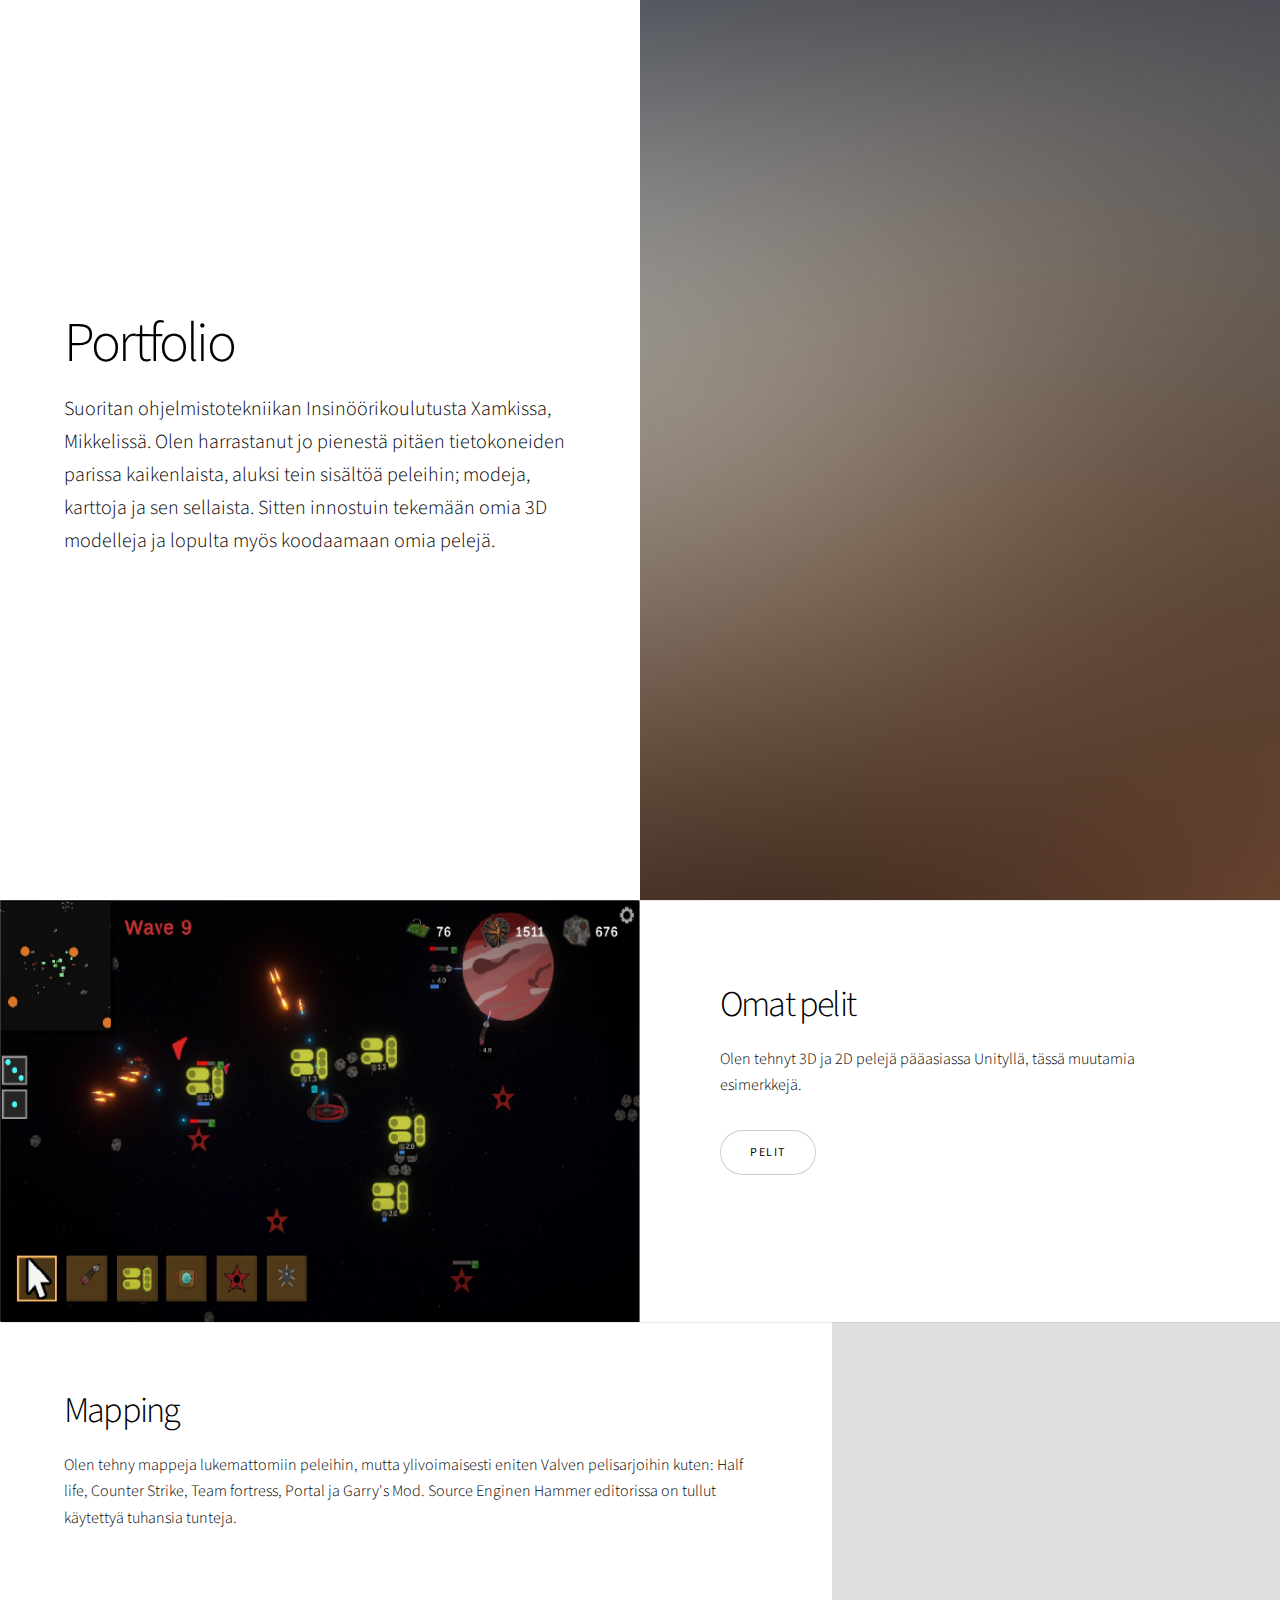
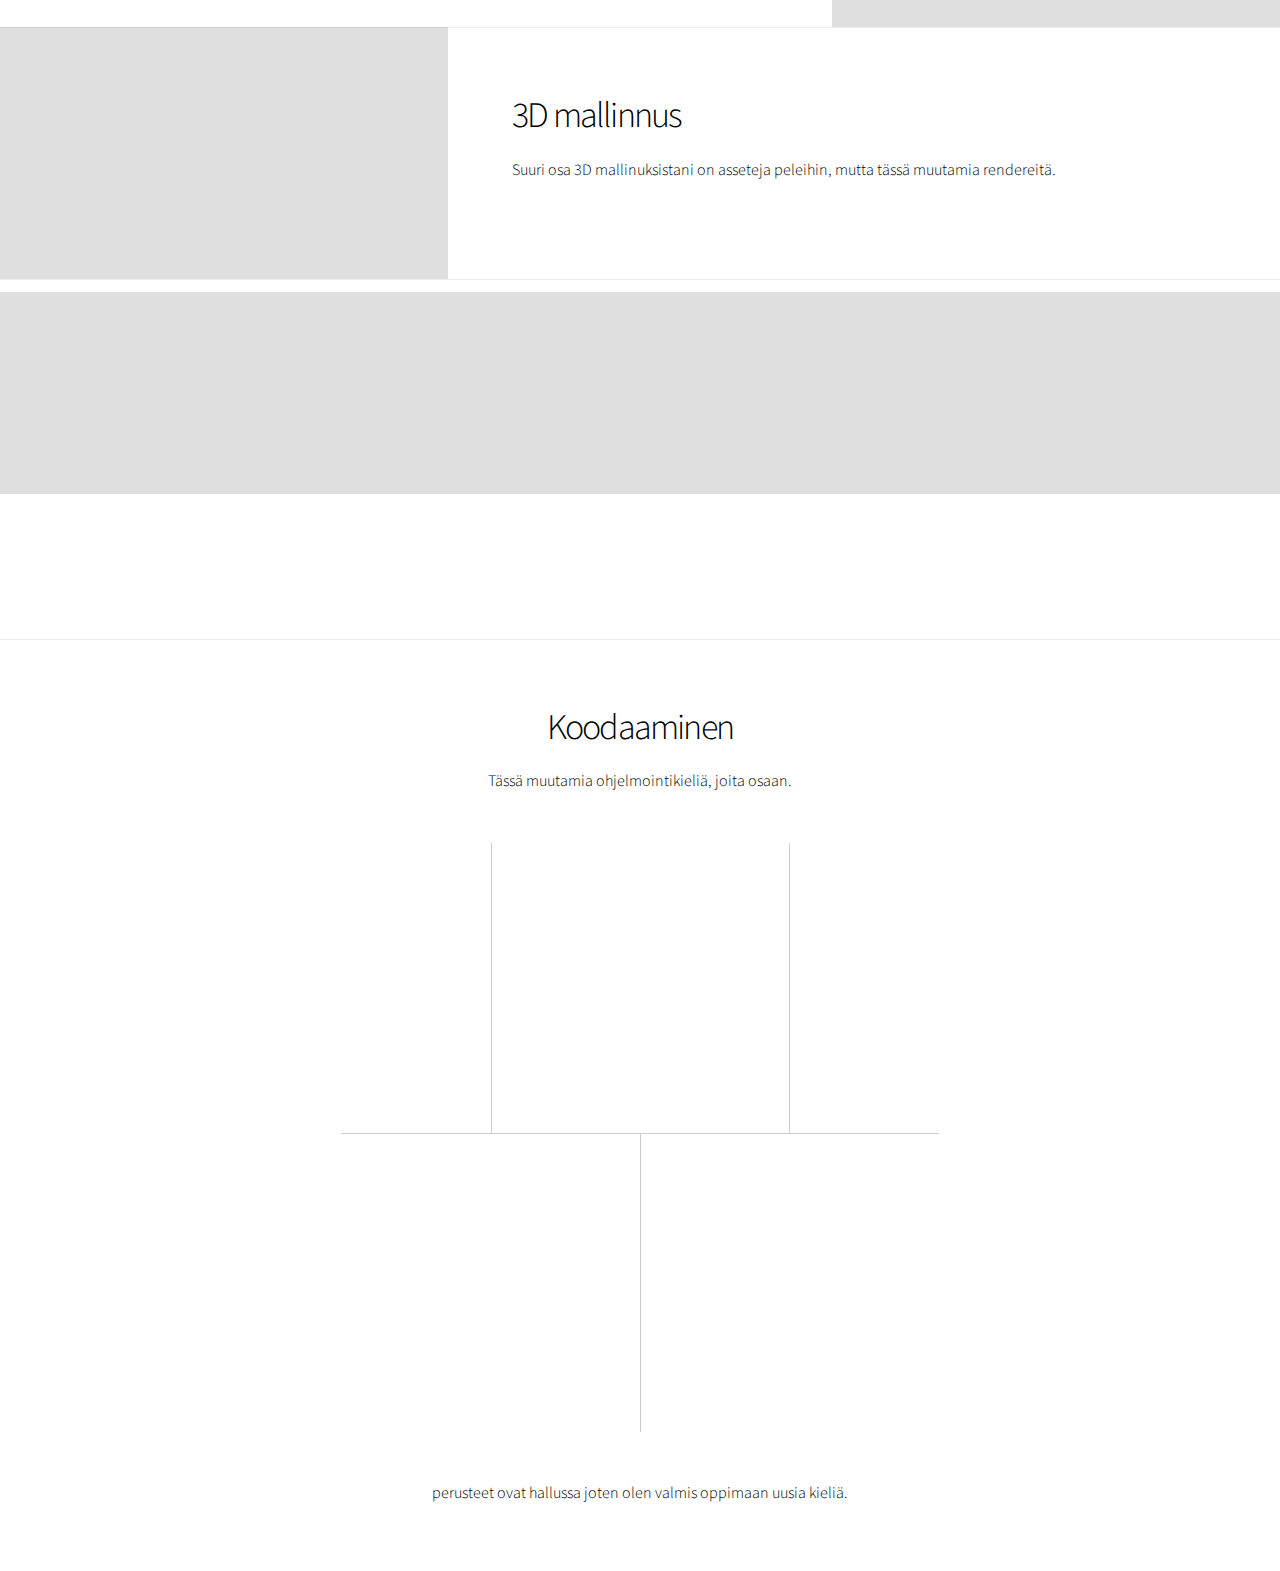
==== commit 4c142ed9: "Add files via upload" ====
--- a/index.html
+++ b/index.html
@@ -16,7 +16,7 @@
 					<section class="banner style1 orient-left content-align-left image-position-right fullscreen onload-image-fade-in onload-content-fade-right">
 						<div class="content">
 							<h1>Portfolio</h1>
-							<p class="major">Suoritan ohjelmistotekniikan Insinöörikoulutusta Xamksissa, Mikkelissä. Olen harrastanut jo pienestä pitäen tietokoneiden parissa kaikenlaista, aluksi tein sisätlöä peleihin; modeja, karttoja ja sen sellaista. Sitten innostuin tekemään omia 3D modelleja ja lopulta myös koodaamaan omia pelejä.</p>
+							<p class="major">Suoritan ohjelmistotekniikan Insinöörikoulutusta Xamkissa, Mikkelissä. Olen harrastanut jo pienestä pitäen tietokoneiden parissa kaikenlaista, aluksi tein sisältöä peleihin; modeja, karttoja ja sen sellaista. Sitten innostuin tekemään omia 3D modelleja ja lopulta myös koodaamaan omia pelejä.</p>
 							<ul class="actions stacked">
 							</ul>
 						</div>
@@ -56,7 +56,7 @@
 					<section class="spotlight style1 orient-right content-align-left image-position-center onscroll-image-fade-in">
 						<div class="content">
 							<h2>3D mallinnus</h2>
-							<p>Suuri osa 3D mallinuksistani ovat asseteja peleihin, mutta tässä muutamia rendereitä.</p>
+							<p>Suuri osa 3D mallinuksistani on asseteja peleihin, mutta tässä muutamia rendereitä.</p>
 							<ul class="actions stacked">
 							</ul>
 						</div>
@@ -174,7 +174,7 @@
 									</a>
 									<div class="caption">
 										<h3>Tunneli</h3>
-										<p>Maanalainen juna asema</p>
+										<p>Maanalainen juna-asema</p>
 										<ul class="actions fixed">
 											<li><span class="button small">iso kuva</span></li>
 										</ul>
@@ -231,7 +231,7 @@
 							<h2>Koodaaminen
 
 							</h2>
-							<p>Tässä muutamia ohjelmointikieliä joita osaan.</p>
+							<p>Tässä muutamia ohjelmointikieliä, joita osaan.</p>
 							<div class="items style1 medium onscroll-fade-in">
 								<section>
 									<img class="logo" src="images/gallery/cSharp.svg" alt="">
@@ -241,7 +241,7 @@
 								<section>
 									<img class="logo" src="images/gallery/C++.svg" alt="">
 									<h3>C++</h3>
-									<p>Paljon samaa c#:n kanssa, mutta olen käyttäny myös pelkkää c++</p>
+									<p>Paljon samaa c#:n kanssa, mutta olen käyttänyt myös pelkkää C++</p>
 								</section>
 								<section>
 									<img class="logo" src="images/gallery/python.svg" alt="">
@@ -251,12 +251,12 @@
 								<section>
 									<img class="logo" src="images/gallery/HTML.svg" alt="">
 									<h3>HTML</h3>
-									<p>Osaan HTML:n perusasiat, jotta ymmärän nettisivujen toiminnasta. Muutamia sivuja olen tehny itsekkin.</p>
+									<p>Osaan HTML:n perusasiat, jotta ymmärän nettisivujen toiminnasta. Muutamia sivuja olen tehny itsekin.</p>
 								</section>
 								<section>
 									<img class="logo" src="images/gallery/JS.svg" alt="">
 									<h3>JavaScript</h3>
-									<p>JavaScriptiä olen kätyttänyt hieman omiin nettisivuihin, sekä olen koodannut oman Discord botin.</p>
+									<p>JavaScriptiä olen käyttänyt hieman omiin nettisivuihin, sekä olen koodannut oman Discord botin.</p>
 								</section>
 
 							</div>
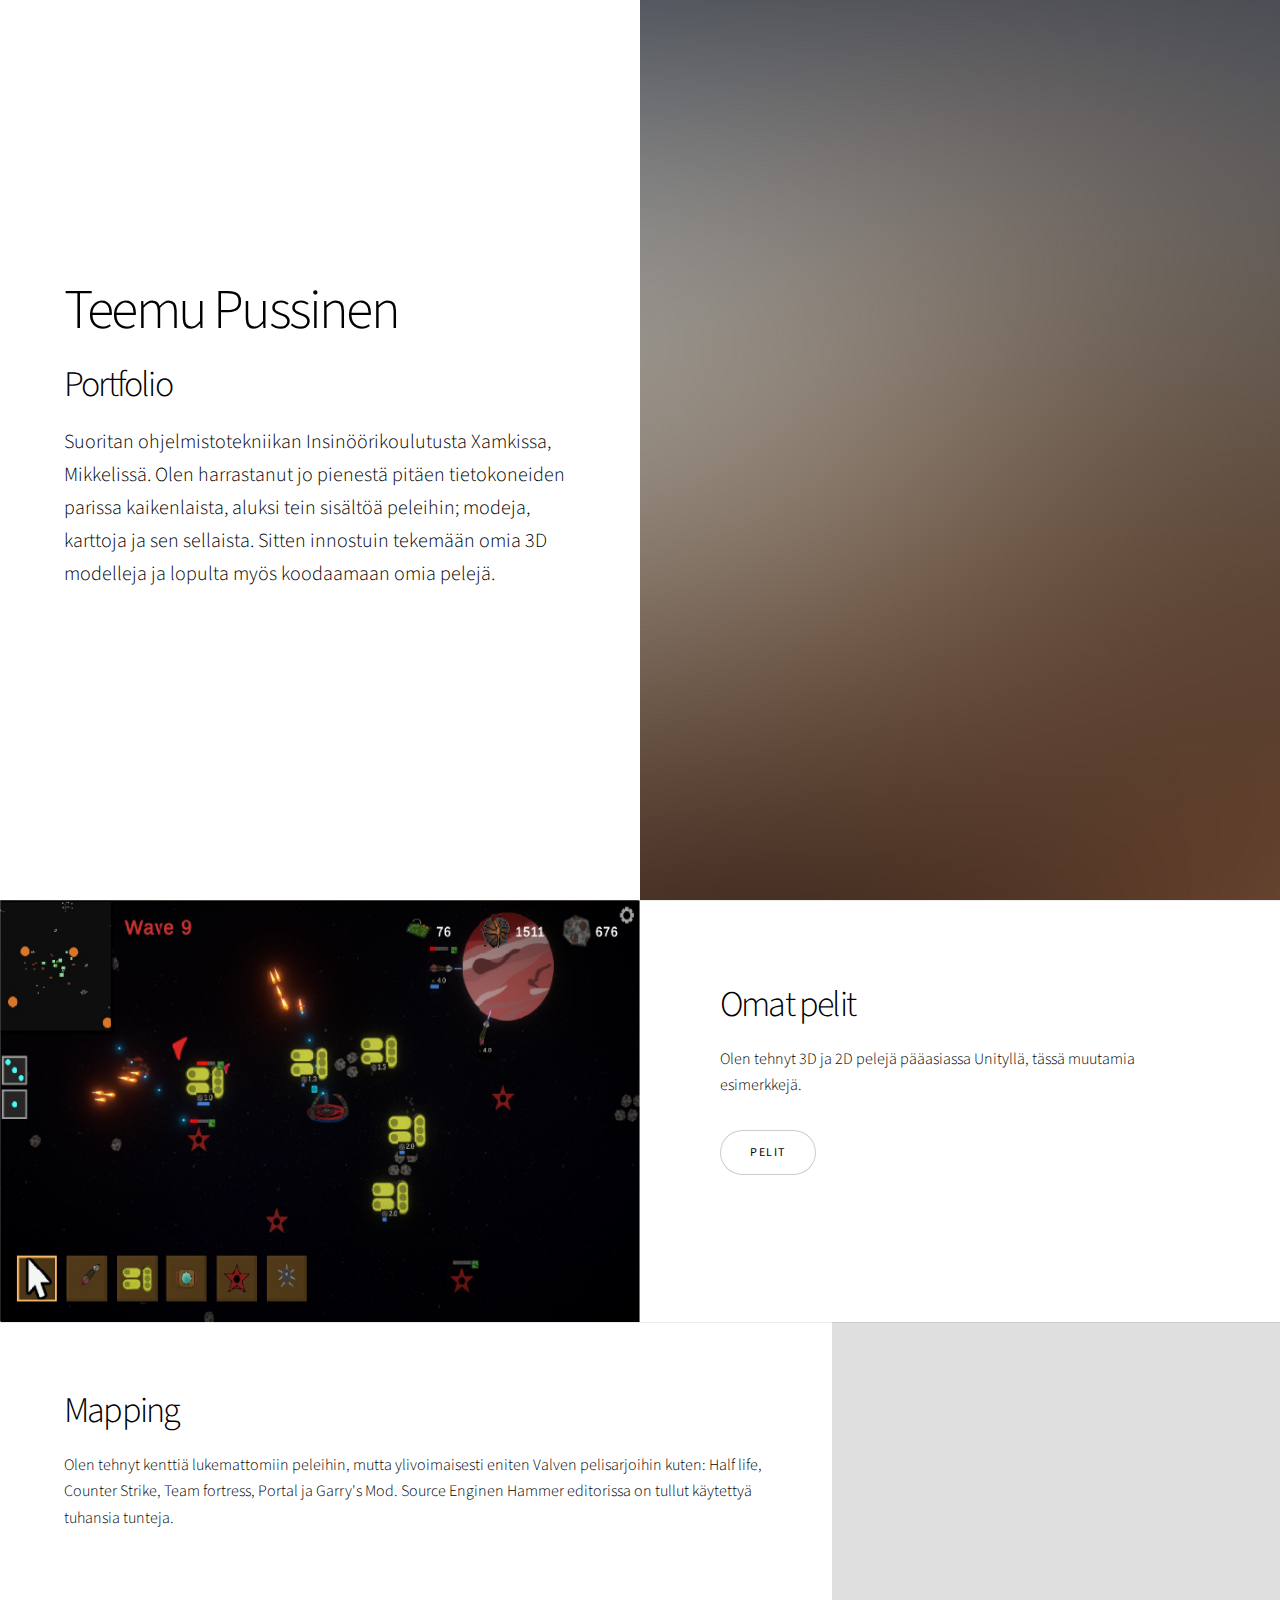
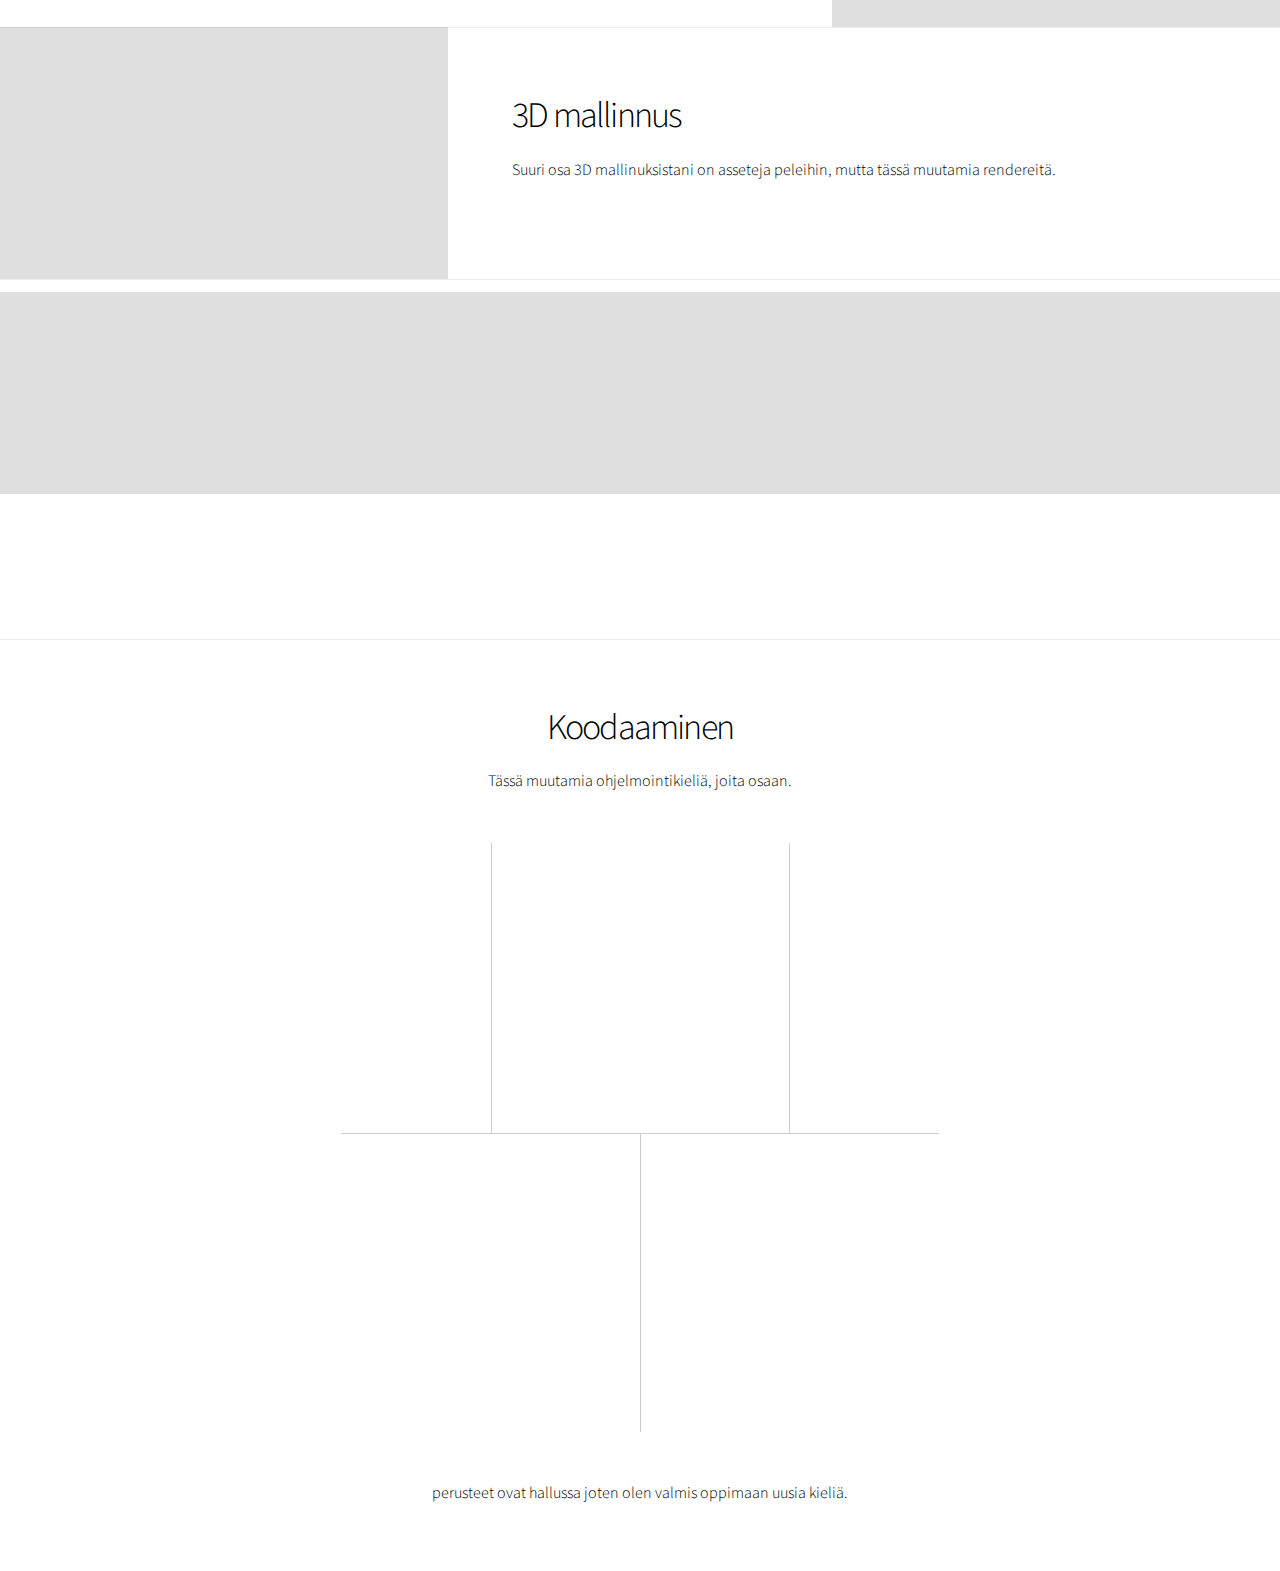
==== commit 8b27a203: "Add files via upload" ====
--- a/index.html
+++ b/index.html
@@ -15,7 +15,8 @@
 				<!-- One -->
 					<section class="banner style1 orient-left content-align-left image-position-right fullscreen onload-image-fade-in onload-content-fade-right">
 						<div class="content">
-							<h1>Portfolio</h1>
+							<h1>Teemu Pussinen</h1>
+							<h2> Portfolio </h2>
 							<p class="major">Suoritan ohjelmistotekniikan Insinöörikoulutusta Xamkissa, Mikkelissä. Olen harrastanut jo pienestä pitäen tietokoneiden parissa kaikenlaista, aluksi tein sisältöä peleihin; modeja, karttoja ja sen sellaista. Sitten innostuin tekemään omia 3D modelleja ja lopulta myös koodaamaan omia pelejä.</p>
 							<ul class="actions stacked">
 							</ul>
@@ -42,7 +43,7 @@
 					<section class="spotlight style1 orient-left content-align-left image-position-center onscroll-image-fade-in">
 						<div class="content">
 							<h2>Mapping</h2>
-							<p>Olen tehny mappeja lukemattomiin peleihin, mutta ylivoimaisesti eniten Valven pelisarjoihin kuten: Half life, Counter Strike, Team fortress, Portal ja Garry's Mod. Source Enginen Hammer editorissa on tullut käytettyä tuhansia tunteja.</p>
+							<p>Olen tehnyt kenttiä lukemattomiin peleihin, mutta ylivoimaisesti eniten Valven pelisarjoihin kuten: Half life, Counter Strike, Team fortress, Portal ja Garry's Mod. Source Enginen Hammer editorissa on tullut käytettyä tuhansia tunteja.</p>
 							<ul class="actions stacked">
 							
 							</ul>
@@ -236,7 +237,7 @@
 								<section>
 									<img class="logo" src="images/gallery/cSharp.svg" alt="">
 									<h3>C#</h3>
-									<p>C# on vahvin kielistäni, olen käyttänyt sitä niin harrasteprojekteissa kuin koulussakin.</p>
+									<p>C# on vahvin kielistäni. olen käyttänyt sitä niin harrasteprojekteissa kuin koulussakin.</p>
 								</section>
 								<section>
 									<img class="logo" src="images/gallery/C++.svg" alt="">
@@ -246,17 +247,17 @@
 								<section>
 									<img class="logo" src="images/gallery/python.svg" alt="">
 									<h3>Python</h3>
-									<p>Pythonin Syntaksi luonnistuu ja olen tehnyt muutamia text-based pelejä ja ohjelmia</p>
+									<p>Pythonin Syntaksi luonnistuu ja olen tehnyt muutamia text-based pelejä ja ohjelmia.</p>
 								</section>
 								<section>
 									<img class="logo" src="images/gallery/HTML.svg" alt="">
 									<h3>HTML</h3>
-									<p>Osaan HTML:n perusasiat, jotta ymmärän nettisivujen toiminnasta. Muutamia sivuja olen tehny itsekin.</p>
+									<p>Osaan HTML:n perusasiat, jotta ymmärän nettisivujen toiminnasta. Muutamia sivuja olen tehnyt itsekin.</p>
 								</section>
 								<section>
 									<img class="logo" src="images/gallery/JS.svg" alt="">
 									<h3>JavaScript</h3>
-									<p>JavaScriptiä olen käyttänyt hieman omiin nettisivuihin, sekä olen koodannut oman Discord botin.</p>
+									<p>JavaScriptiä olen käyttänyt	 hieman omiin nettisivuihin, sekä esim. oman Discord botin koodaamiseen.</p>
 								</section>
 
 							</div>
